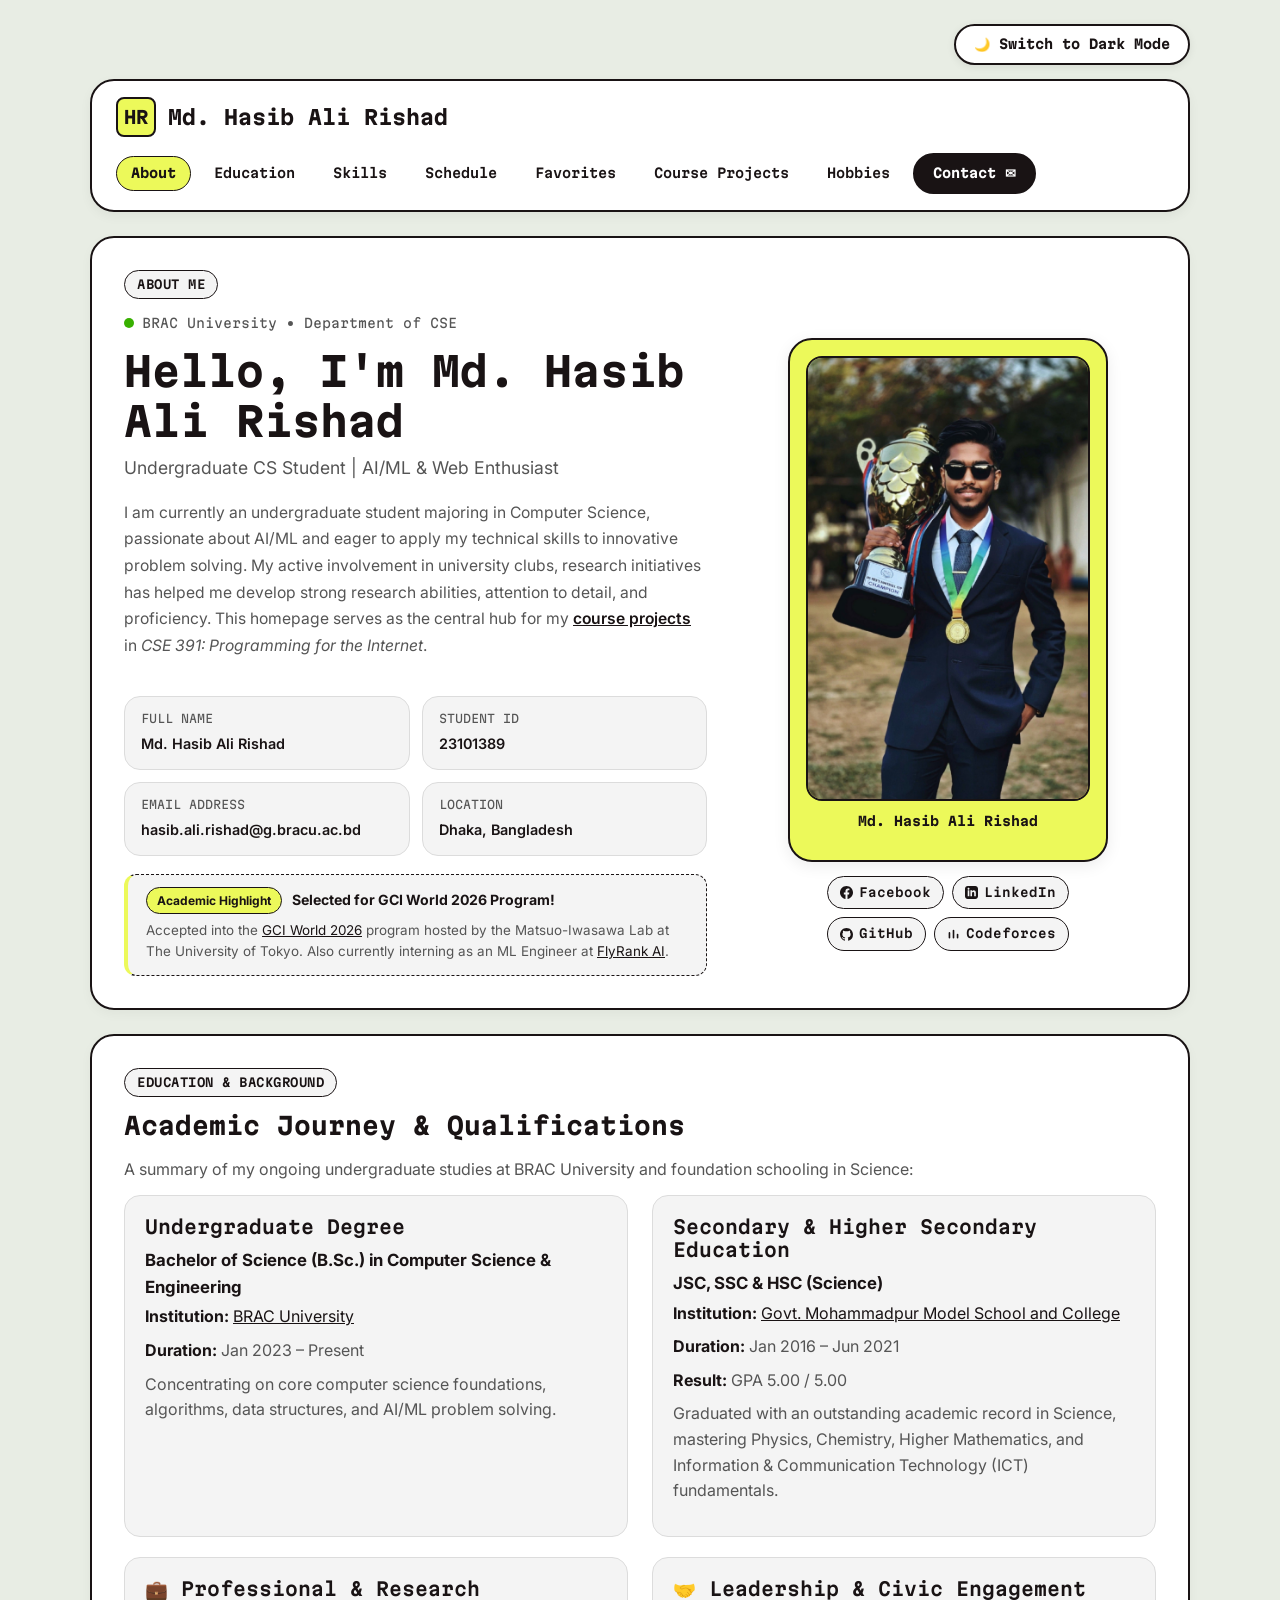
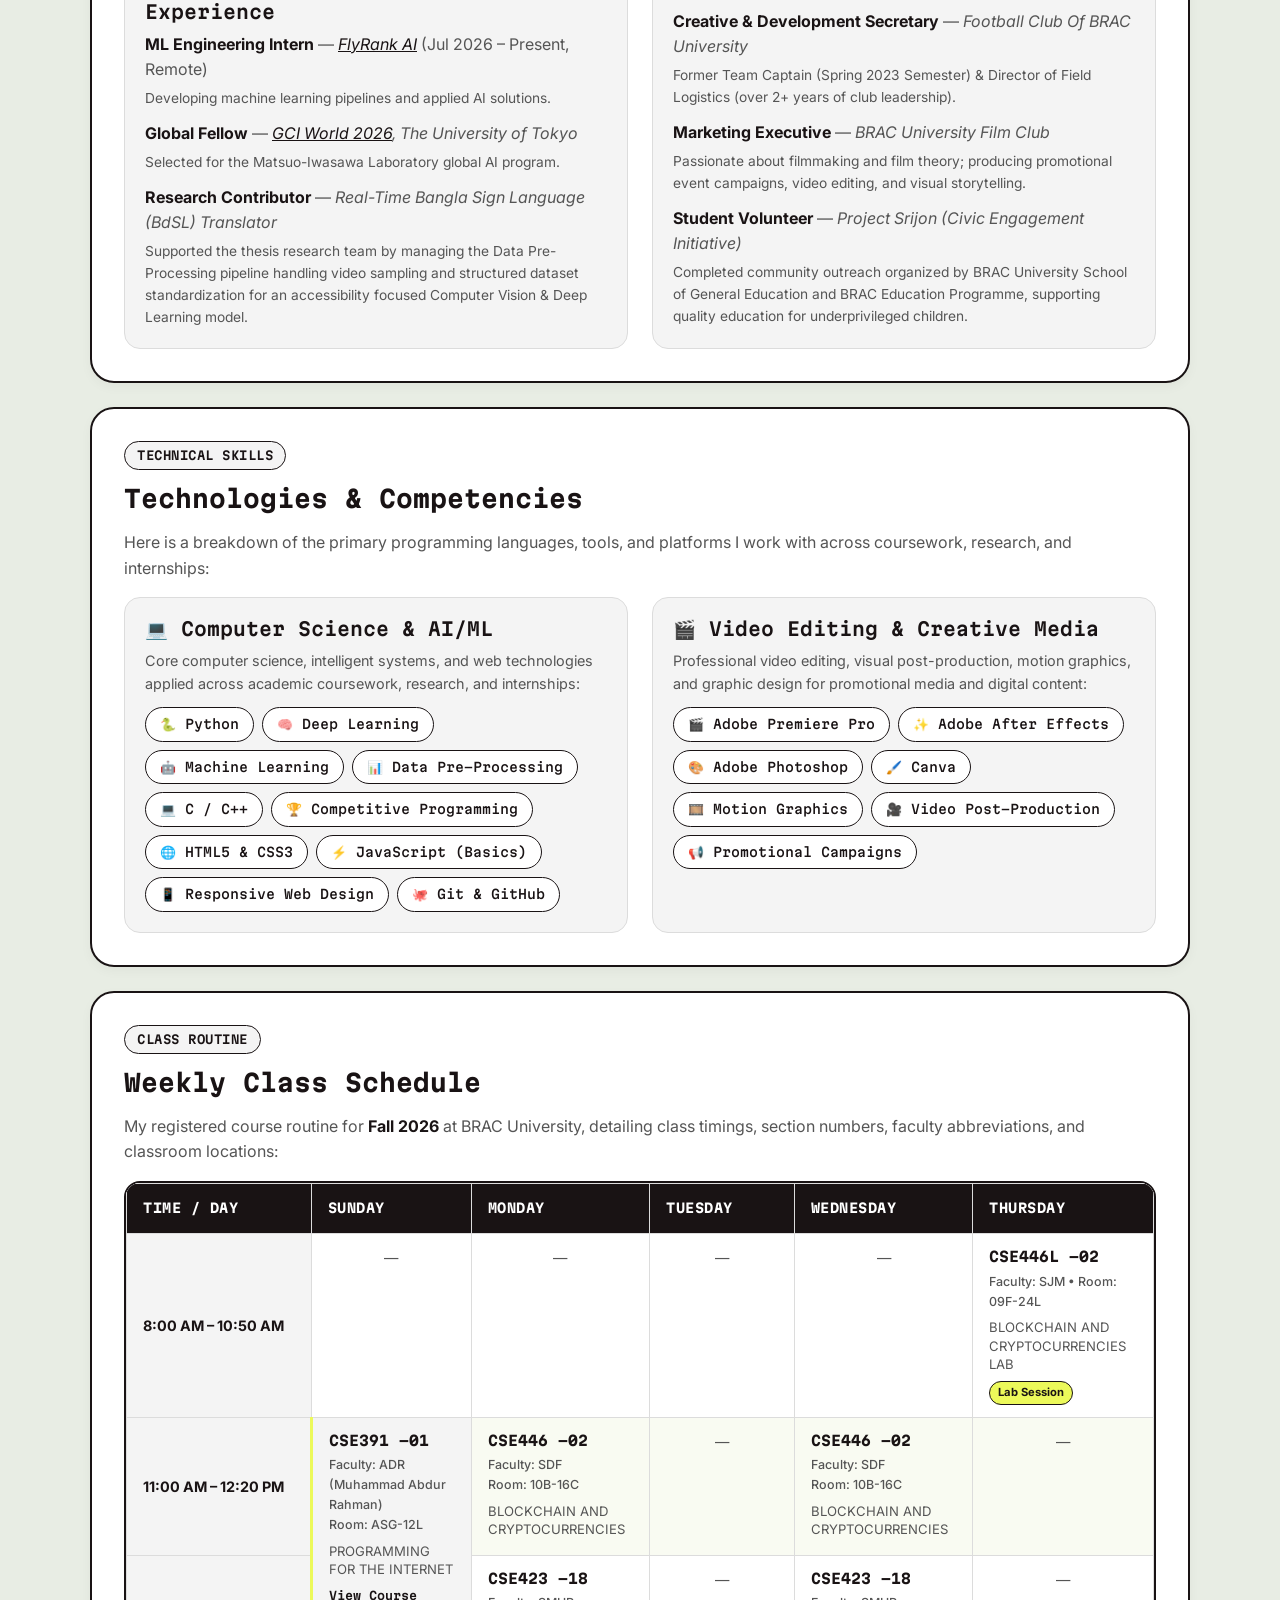
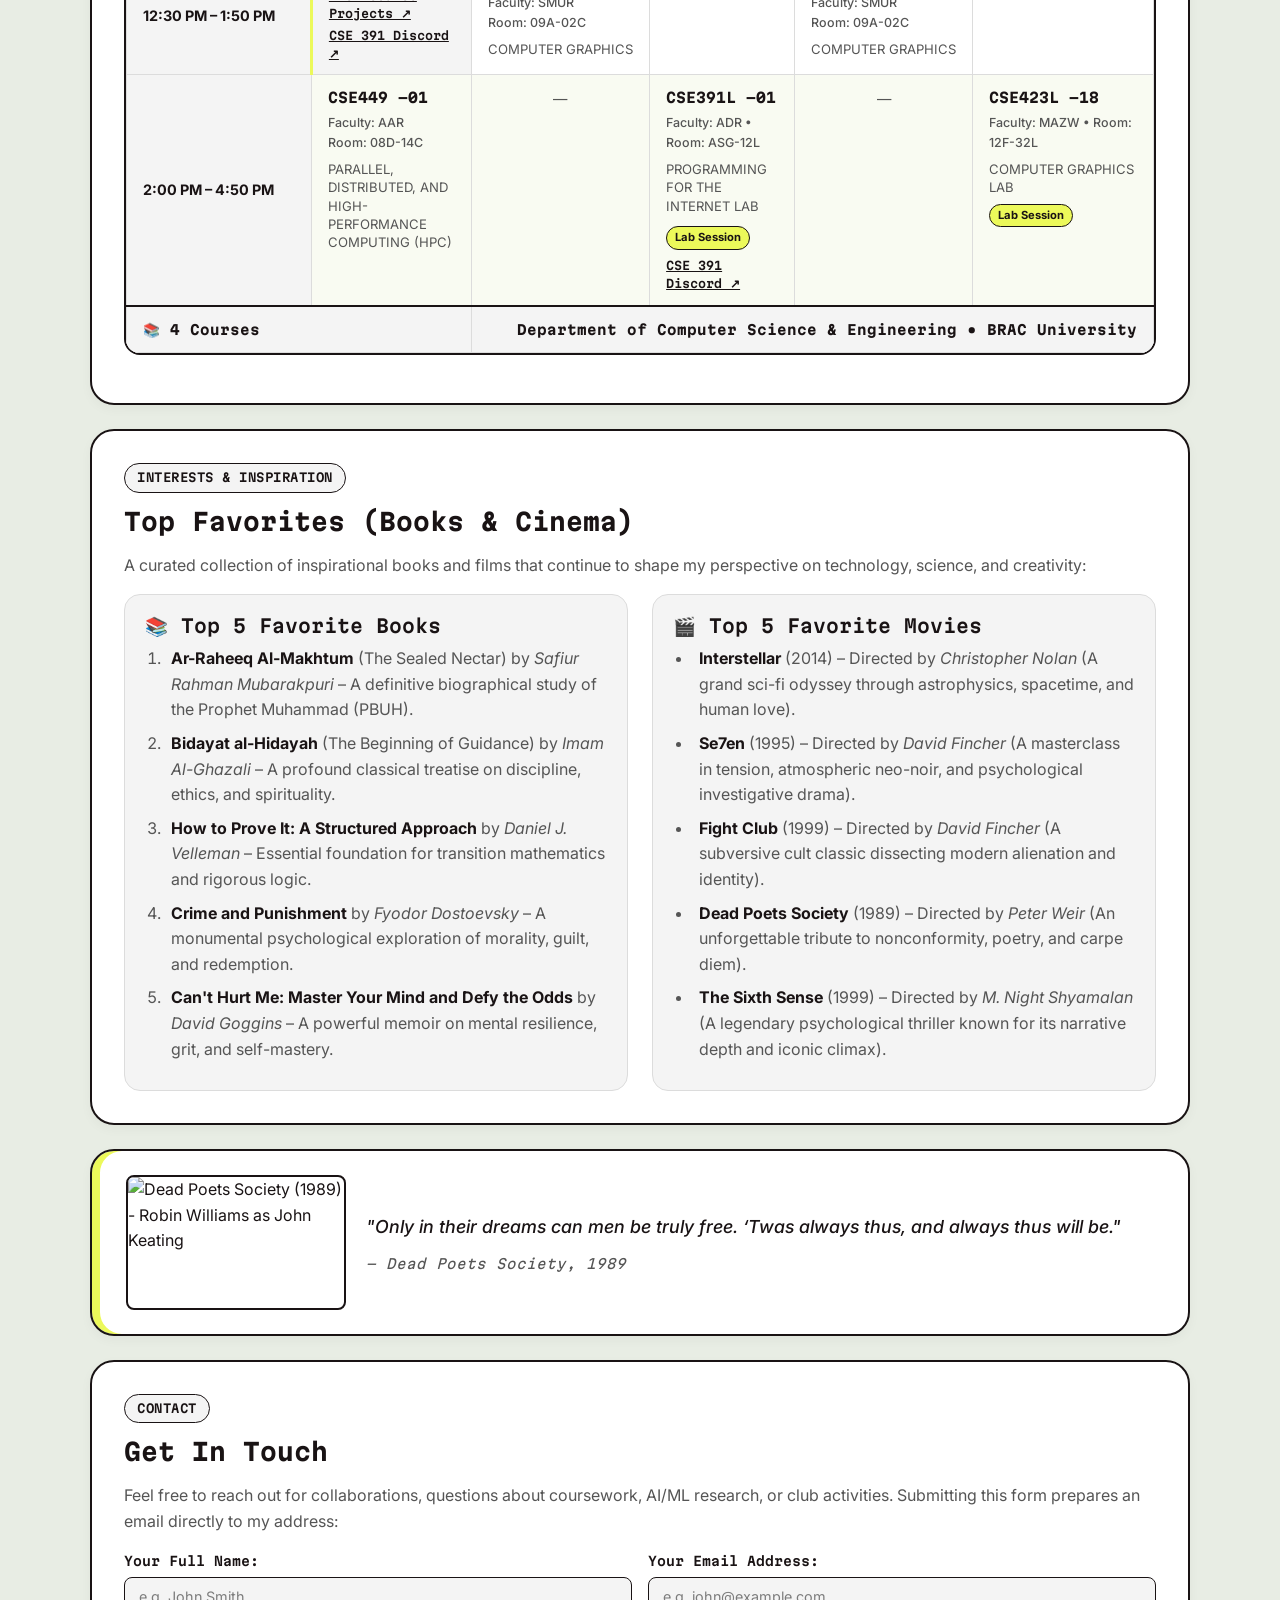
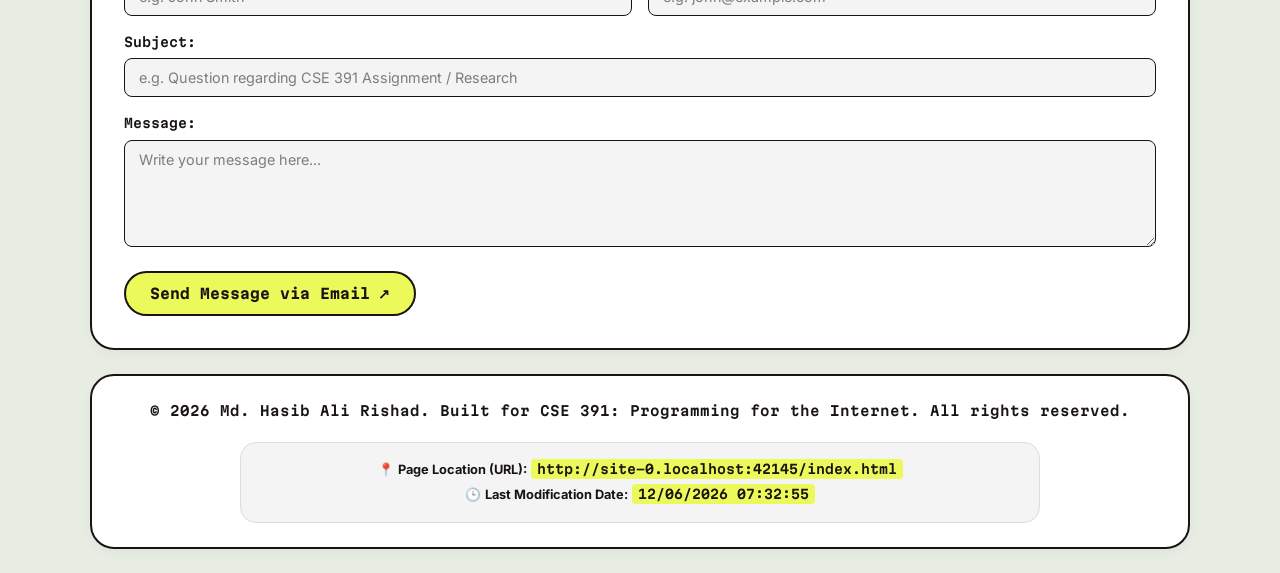
==== index.html @ fd5e8bcb "Initial commit: CSE 391 Assignment 1 Portfolio" ====
<!DOCTYPE html>
<html lang="en">
<head>
    <!-- Part 4: HTML5 Document Structure & Standard Meta Tags -->
    <meta charset="UTF-8">
    <meta name="viewport" content="width=device-width, initial-scale=1.0">
    <meta name="description" content="CSE 391 Assignment 1 - Personal Homepage of Md. Hasib Ali Rishad">
    <meta name="author" content="Md. Hasib Ali Rishad">
    <title>Md. Hasib Ali Rishad | CSE 391 Personal Homepage</title>

    <!-- Favicon (Crisp Vector SVG + High-Res PNG Fallback) -->
    <link rel="icon" type="image/svg+xml" href="images/favicon.svg">
    <link rel="icon" type="image/png" sizes="64x64" href="images/favicon.png">
    <link rel="apple-touch-icon" href="images/favicon-256.png">

    <!-- Part 3, Item 4: External CSS Stylesheet -->
    <link rel="stylesheet" href="style.css">

    <!-- Part 3, Item 4: Internal CSS (used sparingly for minor specific elements) -->
    <style>
        .internal-accent-badge {
            background-color: #ecf95a;
            color: #191314;
            font-weight: 700;
            padding: 3px 10px;
            border-radius: 9999px;
            border: 1px solid #191314;
            font-size: 0.75rem;
            display: inline-block;
        }

        .internal-callout-note {
            background-color: var(--card-subtle);
            border: 1px dashed var(--border-color);
            border-left: 4px solid var(--accent-lime);
            padding: 12px 18px;
            border-radius: 12px;
            margin-top: 18px;
            font-size: 0.88rem;
            color: var(--text-primary);
        }
    </style>
</head>
<body>

    <!-- Bonus Challenge 2: Pure CSS Dark/Light Mode Toggle Checkbox -->
    <input type="checkbox" id="theme-toggle" class="theme-toggle-input" aria-label="Toggle dark and light theme">
    <!-- Immediate theme restoration to prevent flash of light theme on navigation -->
    <script>
        if (localStorage.getItem("site-theme") === "dark") {
            document.getElementById("theme-toggle").checked = true;
        }
    </script>

    <div class="theme-wrapper">
        <div class="page-wrapper">

            <!-- Pure CSS Theme Toggle Button -->
            <div class="theme-toggle-bar">
                <label for="theme-toggle" class="theme-toggle-label" title="Toggle Dark and Light Mode">
                    <span class="toggle-text-dark">🌙 Switch to Dark Mode</span>
                    <span class="toggle-text-light">☀️ Switch to Light Mode</span>
                </label>
            </div>

            <!-- ==================================================================
                 Header & Navigation (Part 1, Item 2 & Part 4)
                 ================================================================== -->
            <header class="site-header">
                <a href="index.html" class="brand-badge" title="Md. Hasib Ali Rishad Homepage">
                    <span class="brand-logo">HR</span>
                    <span class="brand-name">Md. Hasib Ali Rishad</span>
                </a>

                <!-- Part 1, Item 2: Various Types of Navigation (Anchor, Internal, External) -->
                <nav class="site-nav" aria-label="Main Navigation">
                    <a href="#about" class="nav-link active">About</a>
                    <a href="#education" class="nav-link">Education</a>
                    <a href="#skills" class="nav-link">Skills</a>
                    <a href="#schedule" class="nav-link">Schedule</a>
                    <a href="#favorites" class="nav-link">Favorites</a>
                    <a href="projects.html" class="nav-link">Course Projects</a>
                    <a href="hobbies.html" class="nav-link">Hobbies</a>
                    <a href="#contact" class="btn-cta">Contact ✉</a>
                </nav>
            </header>

            <main>
                <!-- ==================================================================
                     Section 1: Personal Info & Hero Section (Part 1, Item 1, 3, 4)
                     ================================================================== -->
                <section id="about" class="content-section">
                    <span class="section-pill">About Me</span>

                    <div class="hero-grid">
                        <div class="hero-text">
                            <div class="hero-status">
                                <span class="status-dot"></span>
                                <span>BRAC University • Department of CSE</span>
                            </div>

                            <!-- Part 1, Item 3: Name prominently displayed at the top -->
                            <h1 class="hero-title">Hello, I'm Md. Hasib Ali Rishad</h1>
                            <p class="hero-subtitle">
                                Undergraduate CS Student | AI/ML &amp; Web Enthusiast
                            </p>

                            <!-- Part 2, Item 4: Hyperlink embedded within a sentence -->
                            <p class="hero-bio">
                                I am currently an undergraduate student majoring in Computer Science,
                                passionate about AI/ML and eager to apply my technical skills to innovative problem solving.
                                My active involvement in university clubs, research initiatives has helped me develop
                                strong research abilities, attention to detail, and proficiency. This homepage serves as the central hub for my <a href="projects.html" style="text-decoration: underline; font-weight: 600;">course projects</a> in <em>CSE 391: Programming for the Internet</em>.
                            </p>

                            <!-- Personal Information Details -->
                            <div class="info-badges-grid">
                                <div class="info-item">
                                    <span class="info-label">Full Name</span>
                                    <span class="info-value">Md. Hasib Ali Rishad</span>
                                </div>
                                <div class="info-item">
                                    <span class="info-label">Student ID</span>
                                    <span class="info-value">23101389</span>
                                </div>
                                <div class="info-item">
                                    <span class="info-label">Email Address</span>
                                    <span class="info-value">hasib.ali.rishad@g.bracu.ac.bd</span>
                                </div>
                                <div class="info-item">
                                    <span class="info-label">Location</span>
                                    <span class="info-value">Dhaka, Bangladesh</span>
                                </div>
                            </div>

                            <!-- Part 3, Item 4: Inline CSS used sparingly for minor element -->
                            <div class="internal-callout-note">
                                <span class="internal-accent-badge">Academic Highlight</span>
                                <strong style="margin-left: 6px; color: var(--text-primary);">
                                    Selected for GCI World 2026 Program!
                                </strong>
                                <p style="margin: 6px 0 0 0; font-size: 0.84rem;">
                                    Accepted into the <a href="https://weblab.t.u-tokyo.ac.jp/en/lecture/gci/" target="_blank" rel="noopener noreferrer">GCI World 2026</a> program hosted by the Matsuo-Iwasawa Lab at The University of Tokyo.
                                    Also currently interning as an ML Engineer at <a href="https://flyrank.ai/" target="_blank" rel="noopener noreferrer">FlyRank AI</a>.
                                </p>
                            </div>
                        </div>

                        <!-- Part 1, Item 3 & Part 3, Item 1: Local Image of Student -->
                        <div class="hero-photo-wrapper">
                            <div class="photo-card">
                                <img src="images/hasib.jpg" alt="Md. Hasib Ali Rishad - Personal Portrait Photo" class="profile-img" width="300" height="472">
                                <p class="photo-caption">Md. Hasib Ali Rishad</p>
                            </div>

                            <!-- Social Profiles as Badges with Icons below Image Container -->
                            <div class="profile-social-links">
                                <a href="https://www.facebook.com/hasib.ali.rishad007/" target="_blank" rel="noopener noreferrer" class="social-pill-link" title="Facebook Profile">
                                    <svg width="13" height="13" viewBox="0 0 24 24" fill="currentColor">
                                        <path d="M24 12.073c0-6.627-5.373-12-12-12s-12 5.373-12 12c0 5.99 4.388 10.954 10.125 11.854v-8.385H7.078v-3.47h3.047V9.43c0-3.007 1.792-4.669 4.533-4.669 1.312 0 2.686.235 2.686.235v2.953H15.83c-1.491 0-1.956.925-1.956 1.874v2.25h3.328l-.532 3.47h-2.796v8.385C19.612 23.027 24 18.062 24 12.073z"/>
                                    </svg>
                                    <span>Facebook</span>
                                </a>

                                <a href="https://www.linkedin.com/in/hasib-ali-rishad/" target="_blank" rel="noopener noreferrer" class="social-pill-link" title="LinkedIn Profile">
                                    <svg width="13" height="13" viewBox="0 0 24 24" fill="currentColor">
                                        <path d="M19 0h-14c-2.761 0-5 2.239-5 5v14c0 2.761 2.239 5 5 5h14c2.762 0 5-2.239 5-5v-14c0-2.761-2.238-5-5-5zm-11 19h-3v-11h3v11zm-1.5-12.268c-.966 0-1.75-.79-1.75-1.764s.784-1.764 1.75-1.764 1.75.79 1.75 1.764-.783 1.764-1.75 1.764zm13.5 12.268h-3v-5.604c0-3.368-4-3.113-4 0v5.604h-3v-11h3v1.765c1.396-2.586 7-2.777 7 2.476v6.759z"/>
                                    </svg>
                                    <span>LinkedIn</span>
                                </a>

                                <a href="https://github.com/HASIB-ALI-RISHAD" target="_blank" rel="noopener noreferrer" class="social-pill-link" title="GitHub Profile">
                                    <svg width="13" height="13" viewBox="0 0 24 24" fill="currentColor">
                                        <path d="M12 0C5.37 0 0 5.37 0 12c0 5.31 3.435 9.795 8.205 11.385.6.105.825-.255.825-.57 0-.285-.015-1.23-.015-2.235-3.015.555-3.795-.735-4.035-1.41-.135-.345-.72-1.41-1.23-1.695-.42-.225-1.02-.78-.015-.795.945-.015 1.62.87 1.845 1.23 1.08 1.815 2.805 1.305 3.495.99.105-.78.42-1.305.765-1.605-2.67-.3-5.46-1.335-5.46-5.925 0-1.305.465-2.385 1.23-3.225-.12-.3-.54-1.53.12-3.18 0 0 1.005-.315 3.3 1.23.96-.27 1.98-.405 3-.405s2.04.135 3 .405c2.295-1.56 3.3-1.23 3.3-1.23.66 1.65.24 2.88.12 3.18.765.84 1.23 1.905 1.23 3.225 0 4.605-2.805 5.625-5.475 5.925.435.375.81 1.095.81 2.22 0 1.605-.015 2.895-.015 3.3 0 .315.225.69.825.57A12.02 12.02 0 0024 12c0-6.63-5.37-12-12-12z"/>
                                    </svg>
                                    <span>GitHub</span>
                                </a>

                                <a href="https://codeforces.com/profile/hasib_ali_rishad" target="_blank" rel="noopener noreferrer" class="social-pill-link" title="Codeforces Profile">
                                    <svg width="13" height="13" viewBox="0 0 24 24" fill="currentColor">
                                        <path d="M4.5 7.5a1.5 1.5 0 0 1 1.5 1.5v9a1.5 1.5 0 0 1-3 0V9a1.5 1.5 0 0 1 1.5-1.5zm7.5-4.5a1.5 1.5 0 0 1 1.5 1.5v13.5a1.5 1.5 0 0 1-3 0V4.5A1.5 1.5 0 0 1 12 3zm7.5 7.5a1.5 1.5 0 0 1 1.5 1.5v6a1.5 1.5 0 0 1-3 0v-6a1.5 1.5 0 0 1 1.5-1.5z"/>
                                    </svg>
                                    <span>Codeforces</span>
                                </a>
                            </div>
                        </div>
                    </div>
                </section>

                <!-- ==================================================================
                     Section 2: Education & Background (Part 1, Item 4)
                     Updated from LinkedIn Profile
                     ================================================================== -->
                <section id="education" class="content-section">
                    <span class="section-pill">Education &amp; Background</span>
                    <h2>Academic Journey &amp; Qualifications</h2>
                    <p>
                        A summary of my ongoing undergraduate studies at BRAC University and foundation schooling in Science:
                    </p>

                    <div class="two-col-grid">
                        <!-- Education Card 1: University -->
                        <div class="feature-card">
                            <h3>Undergraduate Degree</h3>
                            <p style="font-size: 1.05rem; font-weight: 700; color: var(--text-primary); margin-bottom: 4px;">
                                Bachelor of Science (B.Sc.) in Computer Science &amp; Engineering
                            </p>
                            <p style="margin-bottom: 8px;">
                                <strong>Institution:</strong> <a href="https://www.bracu.ac.bd" target="_blank" rel="noopener noreferrer">BRAC University</a>
                            </p>
                            <p style="margin-bottom: 8px;">
                                <strong>Duration:</strong> Jan 2023 – Present
                            </p>
                            <p>
                                Concentrating on core computer science foundations, algorithms, data structures, and AI/ML problem solving.
                            </p>
                        </div>

                        <!-- Education Card 2: High School / College -->
                        <div class="feature-card">
                            <h3>Secondary &amp; Higher Secondary Education</h3>
                            <p style="font-size: 1.05rem; font-weight: 700; color: var(--text-primary); margin-bottom: 4px;">
                                JSC, SSC &amp; HSC (Science)
                            </p>
                            <p style="margin-bottom: 8px;">
                                <strong>Institution:</strong> <a href="https://www.mmsc.edu.bd/" target="_blank" rel="noopener noreferrer">Govt. Mohammadpur Model School and College</a>
                            </p>
                            <p style="margin-bottom: 8px;">
                                <strong>Duration:</strong> Jan 2016 – Jun 2021
                            </p>
                            <p style="margin-bottom: 8px;">
                                <strong>Result:</strong> GPA 5.00 / 5.00
                            </p>
                            <p>
                                Graduated with an outstanding academic record in Science, mastering Physics, Chemistry,
                                Higher Mathematics, and Information &amp; Communication Technology (ICT) fundamentals.
                            </p>
                        </div>
                    </div>

                    <!-- Co-Curricular & Research Experience Highlights -->
                    <div class="two-col-grid" style="margin-top: 20px;">
                        <div class="feature-card">
                            <h3>💼 Professional &amp; Research Experience</h3>
                            <p style="margin-bottom: 4px;">
                                <strong>ML Engineering Intern</strong> — <em><a href="https://flyrank.ai/" target="_blank" rel="noopener noreferrer">FlyRank AI</a></em> (Jul 2026 – Present, Remote)
                            </p>
                            <p style="font-size: 0.86rem; margin-bottom: 12px; color: var(--text-muted);">
                                Developing machine learning pipelines and applied AI solutions.
                            </p>

                            <p style="margin-bottom: 4px;">
                                <strong>Global Fellow</strong> — <em><a href="https://weblab.t.u-tokyo.ac.jp/en/lecture/gci/" target="_blank" rel="noopener noreferrer">GCI World 2026</a>, The University of Tokyo</em>
                            </p>
                            <p style="font-size: 0.86rem; margin-bottom: 12px; color: var(--text-muted);">
                                Selected for the Matsuo-Iwasawa Laboratory global AI program.
                            </p>

                            <p style="margin-bottom: 4px;">
                                <strong>Research Contributor</strong> — <em>Real-Time Bangla Sign Language (BdSL) Translator</em>
                            </p>
                            <p style="font-size: 0.86rem; margin: 0; color: var(--text-muted);">
                                Supported the thesis research team by managing the Data Pre-Processing pipeline handling video sampling and structured dataset standardization for an accessibility focused Computer Vision &amp; Deep Learning model.
                            </p>
                        </div>

                        <div class="feature-card">
                            <h3>🤝 Leadership &amp; Civic Engagement</h3>
                            <p style="margin-bottom: 4px;">
                                <strong>Creative &amp; Development Secretary</strong> — <em>Football Club Of BRAC University</em>
                            </p>
                            <p style="font-size: 0.86rem; margin-bottom: 12px; color: var(--text-muted);">
                                Former Team Captain (Spring 2023 Semester) &amp; Director of Field Logistics (over 2+ years of club leadership).
                            </p>

                            <p style="margin-bottom: 4px;">
                                <strong>Marketing Executive</strong> — <em>BRAC University Film Club</em>
                            </p>
                            <p style="font-size: 0.86rem; margin-bottom: 12px; color: var(--text-muted);">
                                Passionate about filmmaking and film theory; producing promotional event campaigns, video editing, and visual storytelling.
                            </p>

                            <p style="margin-bottom: 4px;">
                                <strong>Student Volunteer</strong> — <em>Project Srijon (Civic Engagement Initiative)</em>
                            </p>
                            <p style="font-size: 0.86rem; margin: 0; color: var(--text-muted);">
                                Completed community outreach organized by BRAC University School of General Education and BRAC Education Programme, supporting quality education for underprivileged children.
                            </p>
                        </div>
                    </div>
                </section>

                <!-- ==================================================================
                     Section 3: Technical Skills (Part 1, Item 4)
                     ================================================================== -->
                <section id="skills" class="content-section">
                    <span class="section-pill">Technical Skills</span>
                    <h2>Technologies &amp; Competencies</h2>
                    <p>
                        Here is a breakdown of the primary programming languages, tools, and platforms I work with across coursework, research, and internships:
                    </p>

                    <div class="two-col-grid" style="margin-top: 16px;">
                        <!-- Container 1: CS & AI/ML Skills -->
                        <div class="feature-card">
                            <h3>💻 Computer Science &amp; AI/ML</h3>
                            <p style="font-size: 0.9rem; margin-bottom: 12px;">
                                Core computer science, intelligent systems, and web technologies applied across academic coursework, research, and internships:
                            </p>
                            <div class="skills-container">
                                <span class="skill-pill">🐍 Python</span>
                                <span class="skill-pill">🧠 Deep Learning</span>
                                <span class="skill-pill">🤖 Machine Learning</span>
                                <span class="skill-pill">📊 Data Pre-Processing</span>
                                <span class="skill-pill">💻 C / C++</span>
                                <span class="skill-pill">🏆 Competitive Programming</span>
                                <span class="skill-pill">🌐 HTML5 &amp; CSS3</span>
                                <span class="skill-pill">⚡ JavaScript (Basics)</span>
                                <span class="skill-pill">📱 Responsive Web Design</span>
                                <span class="skill-pill">🐙 Git &amp; GitHub</span>
                            </div>
                        </div>

                        <!-- Container 2: Video Editing & Creative Media -->
                        <div class="feature-card">
                            <h3>🎬 Video Editing &amp; Creative Media</h3>
                            <p style="font-size: 0.9rem; margin-bottom: 12px;">
                                Professional video editing, visual post-production, motion graphics, and graphic design for promotional media and digital content:
                            </p>
                            <div class="skills-container">
                                <span class="skill-pill">🎬 Adobe Premiere Pro</span>
                                <span class="skill-pill">✨ Adobe After Effects</span>
                                <span class="skill-pill">🎨 Adobe Photoshop</span>
                                <span class="skill-pill">🖌️ Canva</span>
                                <span class="skill-pill">🎞️ Motion Graphics</span>
                                <span class="skill-pill">🎥 Video Post-Production</span>
                                <span class="skill-pill">📢 Promotional Campaigns</span>
                            </div>
                        </div>
                    </div>
                </section>

                <!-- ==================================================================
                     Section 4: Class Schedule & Routine Table (Part 3, Item 2 & 3)
                     Requirements:
                     - Properly structured table (thead, tbody, tfoot, tr, th, td)
                     - Multi-line content in rows (course code, room, faculty, description)
                     - Row merging (rowspan) & Column merging (colspan)
                     - CSS hover effects, striped rows, borders, fully responsive
                     ================================================================== -->
                <section id="schedule" class="content-section">
                    <span class="section-pill">Class Routine</span>
                    <h2>Weekly Class Schedule</h2>
                    <p>
                        My registered course routine for <strong>Fall 2026</strong> at BRAC University, detailing class timings, section numbers, faculty abbreviations, and classroom locations:
                    </p>

                    <!-- Part 3, Item 3: Responsive Table Wrapper -->
                    <div class="table-responsive">
                        <table class="custom-table" aria-label="Md. Hasib Ali Rishad Weekly Class Schedule for Fall 2026">
                            <thead>
                                <tr>
                                    <th scope="col" style="width: 18%;">TIME / DAY</th>
                                    <th scope="col">SUNDAY</th>
                                    <th scope="col">MONDAY</th>
                                    <th scope="col">TUESDAY</th>
                                    <th scope="col">WEDNESDAY</th>
                                    <th scope="col">THURSDAY</th>
                                </tr>
                            </thead>
                            <tbody>
                                <!-- Row 1: 8:00 AM - 10:50 AM -->
                                <tr>
                                    <td style="font-weight: 700; background-color: var(--card-subtle); vertical-align: middle;">
                                        8:00 AM – 10:50 AM
                                    </td>
                                    <td style="text-align: center; color: var(--text-muted);">—</td>
                                    <td style="text-align: center; color: var(--text-muted);">—</td>
                                    <td style="text-align: center; color: var(--text-muted);">—</td>
                                    <td style="text-align: center; color: var(--text-muted);">—</td>
                                    <td>
                                        <div class="schedule-item">
                                            <span class="schedule-code">CSE446L -02</span>
                                            <span class="schedule-meta">Faculty: SJM • Room: 09F-24L</span>
                                            <p class="table-desc">BLOCKCHAIN AND CRYPTOCURRENCIES LAB</p>
                                            <span class="schedule-badge">Lab Session</span>
                                        </div>
                                    </td>
                                </tr>

                                <!-- Row 2: 11:00 AM - 12:20 PM -->
                                <tr>
                                    <td style="font-weight: 700; background-color: var(--card-subtle); vertical-align: middle;">
                                        11:00 AM – 12:20 PM
                                    </td>
                                    <!-- Sunday CSE391 spans both mid-day periods (11:00 AM - 1:50 PM) via rowspan="2" -->
                                    <td rowspan="2" style="vertical-align: middle; border-left: 3px solid var(--accent-lime); background-color: var(--card-subtle);">
                                        <div class="schedule-item">
                                            <span class="schedule-code">CSE391 -01</span>
                                            <span class="schedule-meta" title="Muhammad Abdur Rahman • abdur.rahman@bracu.ac.bd">Faculty: ADR (Muhammad Abdur Rahman) <br> Room: ASG-12L</span>
                                            <p class="table-desc">
                                                PROGRAMMING FOR THE INTERNET
                                            </p>
                                            <div style="display: flex; flex-direction: column; gap: 3px; margin-top: 4px;">
                                                <a href="projects.html" style="font-family: var(--font-heading); font-size: 0.72rem; text-decoration: underline; font-weight: 600; color: var(--link-color);">
                                                    View Course Projects ↗
                                                </a>
                                                <a href="https://discord.com/channels/@me" target="_blank" rel="noopener noreferrer" style="font-family: var(--font-heading); font-size: 0.72rem; text-decoration: underline; font-weight: 600; color: var(--link-color);">
                                                    CSE 391 Discord ↗
                                                </a>
                                            </div>
                                        </div>
                                    </td>
                                    <td>
                                        <div class="schedule-item">
                                            <span class="schedule-code">CSE446 -02</span>
                                            <span class="schedule-meta">Faculty: SDF <br> Room: 10B-16C</span>
                                            <p class="table-desc">BLOCKCHAIN AND CRYPTOCURRENCIES</p>
                                        </div>
                                    </td>
                                    <td style="text-align: center; color: var(--text-muted);">—</td>
                                    <td>
                                        <div class="schedule-item">
                                            <span class="schedule-code">CSE446 -02</span>
                                            <span class="schedule-meta">Faculty: SDF <br> Room: 10B-16C</span>
                                            <p class="table-desc">BLOCKCHAIN AND CRYPTOCURRENCIES</p>
                                        </div>
                                    </td>
                                    <td style="text-align: center; color: var(--text-muted);">—</td>
                                </tr>

                                <!-- Row 3: 12:30 PM - 1:50 PM -->
                                <tr>
                                    <td style="font-weight: 700; background-color: var(--card-subtle); vertical-align: middle;">
                                        12:30 PM – 1:50 PM
                                    </td>
                                    <!-- Sunday slot is spanned by the 11:00-1:50 CSE391 cell above -->
                                    <td>
                                        <div class="schedule-item">
                                            <span class="schedule-code">CSE423 -18</span>
                                            <span class="schedule-meta">Faculty: SMUR <br> Room: 09A-02C</span>
                                            <p class="table-desc">COMPUTER GRAPHICS</p>
                                        </div>
                                    </td>
                                    <td style="text-align: center; color: var(--text-muted);">—</td>
                                    <td>
                                        <div class="schedule-item">
                                            <span class="schedule-code">CSE423 -18</span>
                                            <span class="schedule-meta">Faculty: SMUR <br> Room: 09A-02C</span>
                                            <p class="table-desc">COMPUTER GRAPHICS</p>
                                        </div>
                                    </td>
                                    <td style="text-align: center; color: var(--text-muted);">—</td>
                                </tr>
                                <!-- Row 4: 2:00 PM - 4:50 PM -->
                                <tr>
                                    <td style="font-weight: 700; background-color: var(--card-subtle); vertical-align: middle;">
                                        2:00 PM – 4:50 PM
                                    </td>
                                    <td>
                                        <div class="schedule-item">
                                            <span class="schedule-code">CSE449 -01</span>
                                            <span class="schedule-meta">Faculty: AAR <br> Room: 08D-14C</span>
                                            <p class="table-desc">PARALLEL, DISTRIBUTED, AND HIGH-PERFORMANCE COMPUTING (HPC)</p>
                                        </div>
                                    </td>
                                    <td style="text-align: center; color: var(--text-muted);">—</td>
                                    <td>
                                        <div class="schedule-item">
                                            <span class="schedule-code">CSE391L -01</span>
                                            <span class="schedule-meta">Faculty: ADR • Room: ASG-12L</span>
                                            <p class="table-desc">PROGRAMMING FOR THE INTERNET LAB</p>
                                            <div style="display: flex; gap: 6px; flex-wrap: wrap; align-items: center; margin-top: 4px;">
                                                <span class="schedule-badge">Lab Session</span>
                                                <a href="https://discord.com/channels/@me" target="_blank" rel="noopener noreferrer" style="font-family: var(--font-heading); font-size: 0.72rem; text-decoration: underline; font-weight: 600;">
                                                    CSE 391 Discord ↗
                                                </a>
                                            </div>
                                        </div>
                                    </td>
                                    <td style="text-align: center; color: var(--text-muted);">—</td>
                                    <td>
                                        <div class="schedule-item">
                                            <span class="schedule-code">CSE423L -18</span>
                                            <span class="schedule-meta">Faculty: MAZW • Room: 12F-32L</span>
                                            <p class="table-desc">COMPUTER GRAPHICS LAB</p>
                                            <span class="schedule-badge">Lab Session</span>
                                        </div>
                                    </td>
                                </tr>
                            </tbody>
                            <tfoot>
                                <!-- Colspan demonstration in table footer -->
                                <tr>
                                    <td colspan="2" style="font-weight: 700;">
                                        📚 4 Courses
                                    </td>
                                    <td colspan="4" style="text-align: right; padding-right: 16px;">
                                        <strong>Department of Computer Science &amp; Engineering • BRAC University</strong>
                                    </td>
                                </tr>
                            </tfoot>
                        </table>
                    </div>
                </section>

                <!-- ==================================================================
                     Section 5: Lists & Favorites (Part 2, Item 3)
                     Requirements:
                     - At least one list (e.g. top favorite movies, books, or albums)
                     - Text formatting: bold, italics, color variations
                     ================================================================== -->
                <section id="favorites" class="content-section">
                    <span class="section-pill">Interests &amp; Inspiration</span>
                    <h2>Top Favorites (Books &amp; Cinema)</h2>
                    <p>
                        A curated collection of inspirational books and films that continue to shape my perspective on technology, science, and creativity:
                    </p>

                    <div class="two-col-grid" style="margin-top: 16px;">
                        <!-- List 1: Favorite Books (Ordered List) -->
                        <div class="feature-card">
                            <h3>📚 Top 5 Favorite Books</h3>
                            <ol class="styled-list">
                                <li>
                                    <strong>Ar-Raheeq Al-Makhtum</strong> (The Sealed Nectar) by <em>Safiur Rahman Mubarakpuri</em> – A definitive biographical study of the Prophet Muhammad (PBUH).
                                </li>
                                <li>
                                    <strong>Bidayat al-Hidayah</strong> (The Beginning of Guidance) by <em>Imam Al-Ghazali</em> – A profound classical treatise on discipline, ethics, and spirituality.
                                </li>
                                <li>
                                    <strong>How to Prove It: A Structured Approach</strong> by <em>Daniel J. Velleman</em> – Essential foundation for transition mathematics and rigorous logic.
                                </li>
                                <li>
                                    <strong>Crime and Punishment</strong> by <em>Fyodor Dostoevsky</em> – A monumental psychological exploration of morality, guilt, and redemption.
                                </li>
                                <li>
                                    <strong>Can't Hurt Me: Master Your Mind and Defy the Odds</strong> by <em>David Goggins</em> – A powerful memoir on mental resilience, grit, and self-mastery.
                                </li>
                            </ol>
                        </div>

                        <!-- List 2: Favorite Movies (Unordered List) -->
                        <div class="feature-card">
                            <h3>🎬 Top 5 Favorite Movies</h3>
                            <ul class="styled-list">
                                <li>
                                    <strong>Interstellar</strong> (2014) – Directed by <em>Christopher Nolan</em> (A grand sci-fi odyssey through astrophysics, spacetime, and human love).
                                </li>
                                <li>
                                    <strong>Se7en</strong> (1995) – Directed by <em>David Fincher</em> (A masterclass in tension, atmospheric neo-noir, and psychological investigative drama).
                                </li>
                                <li>
                                    <strong>Fight Club</strong> (1999) – Directed by <em>David Fincher</em> (A subversive cult classic dissecting modern alienation and identity).
                                </li>
                                <li>
                                    <strong>Dead Poets Society</strong> (1989) – Directed by <em>Peter Weir</em> (An unforgettable tribute to nonconformity, poetry, and carpe diem).
                                </li>
                                <li>
                                    <strong>The Sixth Sense</strong> (1999) – Directed by <em>M. Night Shyamalan</em> (A legendary psychological thriller known for its narrative depth and iconic climax).
                                </li>
                            </ul>
                        </div>
                    </div>
                </section>

                <!-- Part 2, Item 2 & Part 3, Item 1: Favorite Quote with External Web Image -->
                <div class="quote-container">
                    <div class="quote-card-inner">
                        <img src="https://i.guim.co.uk/img/media/8d9e6ba5e54fa16afc7ee6ebed8c6ba546a42131/0_6_1724_1035/master/1724.jpg?width=620&amp;dpr=1&amp;s=none&amp;crop=none" 
                             alt="Dead Poets Society (1989) - Robin Williams as John Keating" 
                             class="quote-image" 
                             loading="lazy">
                        <div class="quote-content">
                            <blockquote class="quote-text">
                                "Only in their dreams can men be truly free. ‘Twas always thus, and always thus will be."
                            </blockquote>
                            <cite class="quote-author">— <em>Dead Poets Society, 1989</em></cite>
                        </div>
                    </div>
                </div>

                <!-- ==================================================================
                     Bonus Challenge 1: Email Contact Form (Extra Credit)
                     Sends an email directly via mailto: on submit
                     ================================================================== -->
                <section id="contact" class="content-section">
                    <span class="section-pill">Contact</span>
                    <h2>Get In Touch</h2>
                    <p>
                        Feel free to reach out for collaborations, questions about coursework, AI/ML research, or club activities.
                        Submitting this form prepares an email directly to my address:
                    </p>

                    <form action="mailto:hasib.ali.rishad@g.bracu.ac.bd" method="post" enctype="text/plain" class="contact-form">
                        <div class="form-group">
                            <label for="contact-name">Your Full Name:</label>
                            <input type="text" id="contact-name" name="name" class="form-control" placeholder="e.g. John Smith" required>
                        </div>

                        <div class="form-group">
                            <label for="contact-email">Your Email Address:</label>
                            <input type="email" id="contact-email" name="email" class="form-control" placeholder="e.g. john@example.com" required>
                        </div>

                        <div class="form-group form-full">
                            <label for="contact-subject">Subject:</label>
                            <input type="text" id="contact-subject" name="subject" class="form-control" placeholder="e.g. Question regarding CSE 391 Assignment / Research" required>
                        </div>

                        <div class="form-group form-full">
                            <label for="contact-message">Message:</label>
                            <textarea id="contact-message" name="message" rows="5" class="form-control" placeholder="Write your message here..." required></textarea>
                        </div>

                        <div class="form-full" style="display: flex; justify-content: flex-start; margin-top: 8px;">
                            <button type="submit" class="btn-submit">
                                <span>Send Message via Email</span>
                                <span>↗</span>
                            </button>
                        </div>
                    </form>
                </section>
            </main>

            <!-- ==================================================================
                 Footer (Part 3, Item 5 & Part 4: Copyright, Location, Last Modified)
                 ================================================================== -->
            <footer class="site-footer">
                <p class="footer-credits">
                    &copy; 2026 Md. Hasib Ali Rishad. Built for CSE 391: Programming for the Internet. All rights reserved.
                </p>

                <!-- Part 3, Item 5: Page Location & Last Modification Date populated by JavaScript -->
                <div class="footer-meta-box">
                    <p class="footer-meta-item">
                        📍 <strong>Page Location (URL):</strong> <code id="page-location">Loading location...</code>
                    </p>
                    <p class="footer-meta-item">
                        🕒 <strong>Last Modification Date:</strong> <code id="last-modified">Loading date...</code>
                    </p>
                </div>
            </footer>

        </div><!-- /.page-wrapper -->
    </div><!-- /.theme-wrapper -->

    <!-- Part 3, Item 5: Minimal Vanilla JavaScript to display URL & Modification date -->
    <script src="script.js"></script>
</body>
</html>
---- style.css ----
/* ==========================================================================
   CSE 391: Assignment 1 - Personal Web Page Stylesheet (100% Vanilla CSS)
   Theme: ZenCrypto Inspired (Clean Minimalist, Lime Accent & Dark Contrast)
   Includes:
   - Bonus 2: Pure CSS Dark/Light Mode Toggle (using #theme-toggle:checked)
   - Bonus 3: Pure CSS @keyframes Animations
   ========================================================================== */

/* Google Fonts Import: Martian Mono (Headings/Monospace) & Inter (Body) */
@import url('https://fonts.googleapis.com/css2?family=Martian+Mono:wght@400;500;600;700&family=Inter:wght@400;500;600&display=swap');

/* --------------------------------------------------------------------------
   1. CSS Variables - Light Mode (Default)
   -------------------------------------------------------------------------- */
:root {
    --bg-page: #e8ede4;             /* Soft light sage background */
    --card-bg: #ffffff;             /* Crisp white card background */
    --card-subtle: #f4f4f4;         /* Subtle gray for inner boxes */
    --card-hover: #ffffff;          /* Hover background for inner cards */
    --text-primary: #191314;        /* Dark charcoal near-black text */
    --text-muted: #555555;          /* Muted body text */
    --accent-lime: #ecf95a;         /* Vibrant ZenCrypto lime yellow */
    --link-color: #191314;          /* Standard hyperlink color */
    --link-hover: #4a5d00;          /* Hyperlink hover color */
    --border-color: #191314;        /* Solid distinct borders */
    --border-subtle: #dcdcdc;       /* Light border for inner elements */
    --table-head-bg: #191314;       /* Table header background */
    --table-head-text: #ffffff;     /* Table header text */
    --table-stripe: #f9fbf2;        /* Subtle table row stripe */
    --table-hover: #f1f7d6;         /* Highlight on table row hover */
    --btn-bg: #191314;              /* Primary CTA button background */
    --btn-text: #ffffff;            /* Primary CTA button text */
    --photo-card-bg: #ecf95a;       /* Profile photo frame background */
    --photo-caption: #191314;       /* Profile photo caption text */
    --radius-sm: 8px;
    --radius-md: 16px;
    --radius-lg: 24px;
    --radius-pill: 9999px;
    --font-heading: 'Martian Mono', monospace, sans-serif;
    --font-body: 'Inter', -apple-system, BlinkMacSystemFont, 'Segoe UI', Roboto, sans-serif;
    --transition: all 0.25s ease;
}

/* --------------------------------------------------------------------------
   2. Bonus 2: Pure CSS Dark Mode Variables (Black + Neon Lime Combo)
   Activated when the hidden checkbox #theme-toggle is checked
   -------------------------------------------------------------------------- */
#theme-toggle:checked ~ .theme-wrapper {
    --bg-page: #0f110c;             /* Deep black-green background */
    --card-bg: #181b14;             /* Dark charcoal card background */
    --card-subtle: #22271c;         /* Elevated dark inner box background */
    --card-hover: #2a3023;          /* Hover background for inner cards */
    --text-primary: #f4f6f0;        /* Crisp off-white text (never invisible) */
    --text-muted: #b8c2ad;          /* Soft light sage-gray muted text */
    --accent-lime: #ecf95a;         /* Vibrant ZenCrypto lime accent */
    --link-color: #ecf95a;          /* Bright lime links in dark mode */
    --link-hover: #ffffff;          /* White underline on link hover */
    --border-color: #ecf95a;        /* Neon lime borders in dark mode */
    --border-subtle: #363e2d;       /* Subtle dark olive border */
    --table-head-bg: #252b1e;       /* Dark header for table */
    --table-head-text: #ecf95a;     /* Lime text in table header */
    --table-stripe: #1d2118;        /* Dark alternating table row */
    --table-hover: #2c3324;         /* Table row hover in dark mode */
    --btn-bg: #ecf95a;              /* Lime CTA button in dark mode */
    --btn-text: #191314;            /* Dark text on lime CTA button */
    --photo-card-bg: #22271c;       /* Dark frame for profile photo */
    --photo-caption: #ecf95a;       /* Lime caption text in dark mode */
}

/* --------------------------------------------------------------------------
   3. Bonus 3: Pure CSS Animations (@keyframes)
   -------------------------------------------------------------------------- */
@keyframes fadeInUp {
    from {
        opacity: 0;
        transform: translateY(16px);
    }
    to {
        opacity: 1;
        transform: translateY(0);
    }
}

@keyframes pulseDot {
    0% {
        transform: scale(0.95);
        box-shadow: 0 0 0 0 rgba(56, 176, 0, 0.7);
    }
    70% {
        transform: scale(1.1);
        box-shadow: 0 0 0 8px rgba(56, 176, 0, 0);
    }
    100% {
        transform: scale(0.95);
        box-shadow: 0 0 0 0 rgba(56, 176, 0, 0);
    }
}

@keyframes floatCard {
    0%, 100% {
        transform: translateY(0px);
    }
    50% {
        transform: translateY(-6px);
    }
}

/* --------------------------------------------------------------------------
   4. Base & Reset Styles
   -------------------------------------------------------------------------- */
* {
    box-sizing: border-box;
    margin: 0;
    padding: 0;
}

html {
    scroll-behavior: smooth;
}

body {
    font-family: var(--font-body);
    line-height: 1.6;
    background-color: var(--bg-page);
    color: var(--text-primary);
}

/* Full-viewport theme wrapper so CSS variables & background apply everywhere */
.theme-wrapper {
    min-height: 100vh;
    width: 100%;
    background-color: var(--bg-page);
    color: var(--text-primary);
    padding: 24px 16px;
    transition: background-color 0.3s ease, color 0.3s ease;
}

/* Page wrapper to center content */
.page-wrapper {
    max-width: 1100px;
    margin: 0 auto;
    color: var(--text-primary);
}

/* Headings */
h1, h2, h3, h4 {
    font-family: var(--font-heading);
    color: var(--text-primary);
    line-height: 1.25;
}

h1 {
    font-size: 2.25rem;
    font-weight: 700;
    margin-bottom: 8px;
}

h2 {
    font-size: 1.5rem;
    font-weight: 700;
    margin-bottom: 16px;
    display: flex;
    align-items: center;
    gap: 12px;
}

h3 {
    font-size: 1.15rem;
    font-weight: 600;
    margin-bottom: 8px;
}

p {
    margin-bottom: 12px;
    color: var(--text-muted);
}

strong, b {
    color: var(--text-primary);
}

a {
    color: var(--link-color);
    text-decoration: underline;
    transition: var(--transition);
}

a:hover {
    color: var(--link-hover);
}

/* --------------------------------------------------------------------------
   5. Bonus 2: Pure CSS Dark/Light Mode Toggle Switch
   -------------------------------------------------------------------------- */
.theme-toggle-input {
    display: none;
}

.theme-toggle-bar {
    display: flex;
    justify-content: flex-end;
    margin-bottom: 14px;
}

.theme-toggle-label {
    display: inline-flex;
    align-items: center;
    gap: 8px;
    background-color: var(--card-bg);
    color: var(--text-primary);
    border: 2px solid var(--border-color);
    padding: 8px 18px;
    border-radius: var(--radius-pill);
    font-family: var(--font-heading);
    font-size: 0.82rem;
    font-weight: 700;
    cursor: pointer;
    user-select: none;
    transition: var(--transition);
    box-shadow: 0 2px 8px rgba(0, 0, 0, 0.08);
}

.theme-toggle-label:hover {
    background-color: var(--accent-lime);
    color: #191314;
    border-color: #191314;
    transform: translateY(-2px);
}

/* Show appropriate label text depending on current mode */
.toggle-text-dark {
    display: inline;
}

.toggle-text-light {
    display: none;
}

#theme-toggle:checked ~ .theme-wrapper .toggle-text-dark {
    display: none;
}

#theme-toggle:checked ~ .theme-wrapper .toggle-text-light {
    display: inline;
}

/* --------------------------------------------------------------------------
   6. Header & Navigation (Part 1, Item 2)
   -------------------------------------------------------------------------- */
.site-header {
    background-color: var(--card-bg);
    border: 2px solid var(--border-color);
    border-radius: var(--radius-lg);
    padding: 16px 24px;
    margin-bottom: 24px;
    display: flex;
    flex-wrap: wrap;
    justify-content: space-between;
    align-items: center;
    gap: 16px;
    box-shadow: 0 4px 12px rgba(0, 0, 0, 0.05);
    transition: var(--transition);
}

.brand-badge {
    display: flex;
    align-items: center;
    gap: 12px;
    text-decoration: none;
}

.brand-logo {
    display: inline-flex;
    align-items: center;
    justify-content: center;
    width: 40px;
    height: 40px;
    background-color: var(--accent-lime);
    color: #191314; /* Always dark text on bright lime square */
    border: 2px solid var(--border-color);
    border-radius: var(--radius-sm);
    font-family: var(--font-heading);
    font-weight: 700;
    font-size: 1.1rem;
}

.brand-name {
    font-family: var(--font-heading);
    font-size: 1.25rem;
    font-weight: 700;
    color: var(--text-primary);
}

/* Navigation Links */
.site-nav {
    display: flex;
    flex-wrap: wrap;
    align-items: center;
    gap: 8px;
}

.nav-link {
    font-family: var(--font-heading);
    font-size: 0.82rem;
    font-weight: 600;
    text-decoration: none;
    color: var(--text-primary);
    padding: 6px 14px;
    border-radius: var(--radius-pill);
    border: 1px solid transparent;
    transition: var(--transition);
}

.nav-link:hover {
    background-color: var(--accent-lime);
    color: #191314;
    border-color: #191314;
}

.nav-link-outlined {
    border: 1px solid var(--border-color);
}

.nav-link.active {
    background-color: var(--accent-lime);
    color: #191314;
    border-color: var(--border-color);
    font-weight: 700;
}

/* Breadcrumb Trail Navigation (Subpages) */
.breadcrumb-nav {
    margin-bottom: 20px;
}

.breadcrumb-list {
    display: inline-flex;
    flex-wrap: wrap;
    align-items: center;
    gap: 8px;
    list-style: none;
    padding: 6px 14px;
    margin: 0;
    font-family: var(--font-heading);
    font-size: 0.8rem;
    background-color: var(--card-subtle);
    border: 1px solid var(--border-subtle);
    border-radius: var(--radius-pill);
}

.breadcrumb-item {
    display: inline-flex;
    align-items: center;
}

.breadcrumb-item a {
    color: var(--text-muted);
    text-decoration: none;
    transition: var(--transition);
}

.breadcrumb-item a:hover {
    color: var(--text-primary);
    text-decoration: underline;
}

.breadcrumb-separator {
    color: var(--text-muted);
    user-select: none;
    opacity: 0.5;
}

.breadcrumb-item.active {
    color: var(--text-primary);
    font-weight: 700;
}

/* Primary Call to Action Button ("Contact Me") */
.btn-cta {
    background-color: var(--btn-bg);
    color: var(--btn-text);
    border: 2px solid var(--border-color);
    font-family: var(--font-heading);
    font-size: 0.82rem;
    font-weight: 700;
    padding: 8px 18px;
    border-radius: var(--radius-pill);
    text-decoration: none;
    display: inline-flex;
    align-items: center;
    gap: 6px;
    transition: var(--transition);
}

.btn-cta:hover {
    background-color: var(--accent-lime);
    color: #191314;
    border-color: var(--accent-lime);
    transform: translateY(-2px);
}

/* --------------------------------------------------------------------------
   7. Sections & Card Containers (Part 1, Item 1 & 4)
   -------------------------------------------------------------------------- */
.content-section {
    background-color: var(--card-bg);
    border: 2px solid var(--border-color);
    border-radius: var(--radius-lg);
    padding: 32px;
    margin-bottom: 24px;
    box-shadow: 0 4px 12px rgba(0, 0, 0, 0.04);
    animation: fadeInUp 0.6s ease-out both;
    transition: background-color 0.3s ease, border-color 0.3s ease;
}

/* Section Tag Pill */
.section-pill {
    display: inline-block;
    background-color: var(--card-subtle);
    border: 1px solid var(--border-color);
    padding: 4px 12px;
    border-radius: var(--radius-pill);
    font-family: var(--font-heading);
    font-size: 0.75rem;
    font-weight: 600;
    text-transform: uppercase;
    letter-spacing: 0.5px;
    margin-bottom: 14px;
    color: var(--text-primary);
}

/* --------------------------------------------------------------------------
   8. Hero & Personal Info (Part 1, Item 1 & 3)
   -------------------------------------------------------------------------- */
.hero-grid {
    display: grid;
    grid-template-columns: 1.4fr 1fr;
    gap: 32px;
    align-items: center;
}

.hero-text {
    display: flex;
    flex-direction: column;
}

.hero-status {
    display: inline-flex;
    align-items: center;
    gap: 8px;
    font-family: var(--font-heading);
    font-size: 0.8rem;
    margin-bottom: 12px;
    color: var(--text-muted);
}

/* Animated pulsing green indicator dot (Bonus 3) */
.status-dot {
    width: 10px;
    height: 10px;
    background-color: #38b000;
    border-radius: 50%;
    display: inline-block;
    animation: pulseDot 1.8s infinite;
}

.hero-title {
    font-size: 2.5rem;
    font-weight: 700;
    margin-bottom: 8px;
    color: var(--text-primary);
}

.hero-subtitle {
    font-size: 1.1rem;
    color: var(--text-muted);
    margin-bottom: 18px;
}

.hero-bio {
    font-size: 0.98rem;
    line-height: 1.7;
    margin-bottom: 20px;
    color: var(--text-muted);
}

/* Profile Photo Container (Part 1, Item 3 & Part 3, Item 1) */
.hero-photo-wrapper {
    display: flex;
    flex-direction: column;
    justify-content: center;
    align-items: center;
}

.photo-card {
    background-color: var(--photo-card-bg);
    border: 2px solid var(--border-color);
    border-radius: var(--radius-lg);
    padding: 16px;
    text-align: center;
    max-width: 320px;
    width: 100%;
    animation: floatCard 4s ease-in-out infinite;
    transition: var(--transition);
    box-shadow: 0 4px 16px rgba(0, 0, 0, 0.08);
}

.photo-card:hover {
    transform: translateY(-4px);
}

.profile-social-links {
    display: flex;
    flex-wrap: wrap;
    gap: 8px;
    justify-content: center;
    margin-top: 14px;
    max-width: 320px;
    width: 100%;
}

.social-pill-link {
    display: inline-flex;
    align-items: center;
    gap: 6px;
    background-color: var(--card-subtle);
    border: 1px solid var(--border-color);
    padding: 6px 12px;
    border-radius: var(--radius-pill);
    font-family: var(--font-heading);
    font-size: 0.76rem;
    font-weight: 600;
    color: var(--text-primary);
    text-decoration: none;
    transition: var(--transition);
}

.social-pill-link:hover {
    background-color: var(--accent-lime);
    color: #191314;
    border-color: #191314;
    transform: translateY(-2px);
    box-shadow: 0 4px 10px rgba(0, 0, 0, 0.1);
}

.profile-img {
    width: 100%;
    height: auto;
    object-fit: contain;
    border-radius: var(--radius-md);
    border: 2px solid var(--border-color);
    display: block;
    background-color: transparent;
}

.photo-caption {
    margin-top: 10px;
    font-family: var(--font-heading);
    font-size: 0.8rem;
    font-weight: 700;
    color: var(--photo-caption);
}

/* Personal Quick Info Badges */
.info-badges-grid {
    display: grid;
    grid-template-columns: repeat(auto-fit, minmax(200px, 1fr));
    gap: 12px;
    margin-top: 16px;
}

.info-item {
    background-color: var(--card-subtle);
    border: 1px solid var(--border-subtle);
    border-radius: var(--radius-md);
    padding: 12px 16px;
    transition: var(--transition);
}

.info-item:hover {
    border-color: var(--border-color);
}

.info-label {
    font-family: var(--font-heading);
    font-size: 0.72rem;
    text-transform: uppercase;
    color: var(--text-muted);
    display: block;
    margin-bottom: 4px;
}

.info-value {
    font-size: 0.9rem;
    font-weight: 600;
    color: var(--text-primary);
}

/* --------------------------------------------------------------------------
   9. Quote Box (Part 2, Item 2)
   -------------------------------------------------------------------------- */
.quote-container {
    background-color: var(--card-bg);
    border: 2px solid var(--border-color);
    border-radius: var(--radius-lg);
    padding: 24px 28px 24px 34px;
    margin-bottom: 24px;
    box-shadow: inset 8px 0 0 var(--accent-lime), 0 4px 12px rgba(0, 0, 0, 0.04);
    animation: fadeInUp 0.6s ease-out both;
    transition: background-color 0.3s ease, border-color 0.3s ease;
}

.quote-card-inner {
    display: grid;
    grid-template-columns: 220px 1fr;
    gap: 20px;
    align-items: center;
}

.quote-image {
    width: 100%;
    height: 135px;
    object-fit: cover;
    border-radius: var(--radius-sm);
    border: 2px solid var(--border-color);
}

.quote-content {
    display: flex;
    flex-direction: column;
    gap: 6px;
}

.quote-text {
    font-size: 1.12rem;
    font-style: italic;
    font-weight: 500;
    color: var(--text-primary);
    margin: 4px 0 6px 0;
    line-height: 1.5;
}

.quote-author {
    font-family: var(--font-heading);
    font-size: 0.85rem;
    color: var(--text-muted);
    display: block;
}

/* --------------------------------------------------------------------------
   10. Two-Column Cards Layout
   -------------------------------------------------------------------------- */
.two-col-grid {
    display: grid;
    grid-template-columns: 1fr 1fr;
    gap: 24px;
}

.feature-card {
    background-color: var(--card-subtle);
    border: 1px solid var(--border-subtle);
    border-radius: var(--radius-md);
    padding: 20px;
    transition: var(--transition);
}

.feature-card:hover {
    border-color: var(--border-color);
    background-color: var(--card-hover);
    transform: translateY(-3px);
}

/* --------------------------------------------------------------------------
   11. Skills Badges (Part 1, Item 4)
   -------------------------------------------------------------------------- */
.skills-container {
    display: flex;
    flex-wrap: wrap;
    gap: 8px;
    margin-top: 12px;
}

.skill-pill {
    background-color: var(--card-bg);
    border: 1px solid var(--border-color);
    padding: 6px 14px;
    border-radius: var(--radius-pill);
    font-family: var(--font-heading);
    font-size: 0.8rem;
    font-weight: 500;
    color: var(--text-primary);
    display: inline-flex;
    align-items: center;
    gap: 6px;
    transition: var(--transition);
}

.skill-pill:hover {
    background-color: var(--accent-lime);
    color: #191314;
    border-color: #191314;
    transform: translateY(-2px);
}

/* --------------------------------------------------------------------------
   12. Table Styling (Part 3, Item 2 & 3: Striped, Borders, Responsive, Hover)
   -------------------------------------------------------------------------- */
.table-responsive {
    width: 100%;
    overflow-x: auto;
    margin: 16px 0;
    border-radius: var(--radius-md);
    border: 2px solid var(--border-color);
}

.custom-table {
    width: 100%;
    border-collapse: collapse;
    font-size: 0.9rem;
    text-align: left;
    background-color: var(--card-bg);
    color: var(--text-primary);
}

.custom-table thead th {
    background-color: var(--table-head-bg);
    color: var(--table-head-text);
    font-family: var(--font-heading);
    font-size: 0.82rem;
    padding: 14px 16px;
    text-transform: uppercase;
    letter-spacing: 0.5px;
    border: 1px solid var(--border-subtle);
}

.custom-table th,
.custom-table td {
    padding: 12px 16px;
    border: 1px solid var(--border-subtle);
    vertical-align: top;
    color: var(--text-primary);
}

/* Striped rows requirement */
.custom-table tbody tr:nth-child(even) {
    background-color: var(--table-stripe);
}

/* Hover effects requirement */
.custom-table tbody tr:hover {
    background-color: var(--table-hover);
    transition: background-color 0.15s ease;
}

.custom-table tfoot td {
    background-color: var(--card-subtle);
    color: var(--text-primary);
    font-family: var(--font-heading);
    font-size: 0.85rem;
    font-weight: 600;
    border-top: 2px solid var(--border-color);
}

/* Multiline paragraph inside table cells */
.table-desc {
    margin: 4px 0 0 0;
    font-size: 0.82rem;
    color: var(--text-muted);
    line-height: 1.4;
}

/* Grade badges in table */
.grade-badge {
    display: inline-block;
    background-color: var(--accent-lime);
    color: #191314; /* Always dark text on lime badge */
    font-family: var(--font-heading);
    font-weight: 700;
    font-size: 0.75rem;
    padding: 2px 8px;
    border-radius: var(--radius-pill);
    border: 1px solid #191314;
}

/* Schedule cell styling */
.schedule-item {
    display: flex;
    flex-direction: column;
    gap: 3px;
}

.schedule-code {
    font-family: var(--font-heading);
    font-weight: 700;
    color: var(--text-primary);
    font-size: 0.88rem;
}

.schedule-meta {
    font-size: 0.78rem;
    color: var(--text-muted);
    font-weight: 500;
}

.schedule-badge {
    display: inline-block;
    font-size: 0.7rem;
    font-weight: 700;
    background-color: var(--accent-lime);
    color: #191314;
    padding: 2px 8px;
    border-radius: var(--radius-pill);
    border: 1px solid #191314;
    width: fit-content;
    margin-top: 4px;
}

.discord-schedule-link {
    display: inline-flex;
    align-items: center;
    gap: 4px;
    font-size: 0.7rem;
    font-family: var(--font-heading);
    font-weight: 700;
    color: #5865F2;
    background-color: rgba(88, 101, 242, 0.12);
    border: 1px solid rgba(88, 101, 242, 0.35);
    padding: 2px 7px;
    border-radius: var(--radius-pill);
    text-decoration: none;
    width: fit-content;
    margin-top: 4px;
    transition: var(--transition);
}

.discord-schedule-link:hover {
    background-color: #5865F2;
    color: #ffffff;
    border-color: #5865F2;
    transform: translateY(-1px);
}

/* --------------------------------------------------------------------------
   13. Lists Styling (Part 2, Item 3)
   -------------------------------------------------------------------------- */
.styled-list {
    margin-left: 20px;
    margin-top: 8px;
    color: var(--text-muted);
}

.styled-list li {
    margin-bottom: 8px;
    padding-left: 6px;
}

.styled-list li strong {
    color: var(--text-primary);
}

/* --------------------------------------------------------------------------
   14. Categorized Links Grid (Part 1, Item 1 & Part 2, Item 4)
   -------------------------------------------------------------------------- */
.categories-grid {
    display: grid;
    grid-template-columns: repeat(auto-fit, minmax(240px, 1fr));
    gap: 16px;
    margin-top: 16px;
}

.category-card {
    background-color: var(--card-subtle);
    border: 1px solid var(--border-subtle);
    border-radius: var(--radius-md);
    padding: 18px;
    transition: var(--transition);
}

.category-card:hover {
    border-color: var(--border-color);
    background-color: var(--card-hover);
    transform: translateY(-3px);
}

.category-title {
    font-family: var(--font-heading);
    font-size: 0.95rem;
    margin-bottom: 10px;
    color: var(--text-primary);
    display: flex;
    align-items: center;
    gap: 8px;
}

.category-links-list {
    list-style: none;
    padding: 0;
    margin: 0;
}

.category-links-list li {
    margin-bottom: 8px;
}

.category-links-list a {
    text-decoration: none;
    display: inline-flex;
    align-items: center;
    gap: 4px;
    font-size: 0.88rem;
    color: var(--link-color);
    font-weight: 500;
}

.category-links-list a:hover {
    color: var(--link-hover);
    text-decoration: underline;
}

/* Web Image card (Part 3, Item 1: Second image from web) */
.web-image-card {
    display: grid;
    grid-template-columns: 200px 1fr;
    gap: 20px;
    background-color: var(--card-subtle);
    border: 1px solid var(--border-subtle);
    border-radius: var(--radius-md);
    padding: 16px;
    align-items: center;
    margin-top: 16px;
}

.web-image-card img {
    width: 100%;
    height: 140px;
    object-fit: cover;
    border-radius: var(--radius-sm);
    border: 2px solid var(--border-color);
}

/* --------------------------------------------------------------------------
   15. Bonus 1: Contact Form (Sends Email directly with mailto:)
   -------------------------------------------------------------------------- */
.contact-form {
    display: grid;
    grid-template-columns: 1fr 1fr;
    gap: 16px;
    margin-top: 16px;
}

.form-full {
    grid-column: 1 / -1;
}

.form-group {
    display: flex;
    flex-direction: column;
    gap: 6px;
}

.form-group label {
    font-family: var(--font-heading);
    font-size: 0.8rem;
    font-weight: 600;
    color: var(--text-primary);
}

.form-control {
    background-color: var(--card-subtle);
    border: 1px solid var(--border-color);
    border-radius: var(--radius-sm);
    padding: 10px 14px;
    font-family: var(--font-body);
    font-size: 0.9rem;
    color: var(--text-primary);
    transition: var(--transition);
}

.form-control::placeholder {
    color: var(--text-muted);
    opacity: 0.75;
}

.form-control:focus {
    outline: none;
    border-color: var(--accent-lime);
    box-shadow: 0 0 0 3px rgba(236, 249, 90, 0.45);
}

.btn-submit {
    background-color: var(--accent-lime);
    color: #191314; /* Always dark charcoal text on lime button */
    border: 2px solid var(--border-color);
    padding: 12px 24px;
    border-radius: var(--radius-pill);
    font-family: var(--font-heading);
    font-size: 0.88rem;
    font-weight: 700;
    cursor: pointer;
    transition: var(--transition);
    display: inline-flex;
    align-items: center;
    gap: 8px;
    justify-content: center;
}

.btn-submit:hover {
    background-color: var(--btn-bg);
    color: var(--btn-text);
    transform: translateY(-2px);
}

/* --------------------------------------------------------------------------
   16. Footer (Part 3, Item 5 & Part 4: Copyright, Location, Modification Date)
   -------------------------------------------------------------------------- */
.site-footer {
    background-color: var(--card-bg);
    border: 2px solid var(--border-color);
    border-radius: var(--radius-lg);
    padding: 24px 32px;
    margin-top: 24px;
    text-align: center;
    box-shadow: 0 4px 12px rgba(0, 0, 0, 0.04);
}

.footer-credits {
    font-family: var(--font-heading);
    font-size: 0.85rem;
    font-weight: 600;
    color: var(--text-primary);
    margin-bottom: 12px;
}

.footer-meta-box {
    background-color: var(--card-subtle);
    border: 1px solid var(--border-subtle);
    border-radius: var(--radius-md);
    padding: 12px 16px;
    display: inline-block;
    max-width: 800px;
    width: 100%;
    margin-top: 8px;
}

.footer-meta-item {
    font-size: 0.8rem;
    color: var(--text-muted);
    margin: 4px 0;
    word-break: break-all;
}

.footer-meta-item code {
    font-family: var(--font-heading);
    color: #191314;
    background-color: var(--accent-lime);
    padding: 2px 6px;
    border-radius: 4px;
    font-weight: 600;
}

/* --------------------------------------------------------------------------
   17. Responsive Layout (Media Queries)
   -------------------------------------------------------------------------- */
@media (max-width: 768px) {
    .hero-grid {
        grid-template-columns: 1fr;
    }
    
    .two-col-grid {
        grid-template-columns: 1fr;
    }

    .contact-form {
        grid-template-columns: 1fr;
    }

    .web-image-card {
        grid-template-columns: 1fr;
    }

    .quote-card-inner {
        grid-template-columns: 1fr;
    }

    .quote-image {
        height: 180px;
    }

    .hero-title {
        font-size: 1.9rem;
    }

    .content-section {
        padding: 20px 16px;
    }

    .site-header {
        flex-direction: column;
        align-items: flex-start;
    }

    .site-nav {
        width: 100%;
        justify-content: flex-start;
    }
}

/* --------------------------------------------------------------------------
   18. Subpages & Course Project Portfolio Styles
   -------------------------------------------------------------------------- */
.project-grid {
    display: grid;
    grid-template-columns: repeat(auto-fit, minmax(320px, 1fr));
    gap: 24px;
    margin-top: 24px;
}

.project-card {
    background-color: var(--card-subtle);
    border: 2px solid var(--border-color);
    border-radius: var(--radius-md);
    padding: 24px;
    transition: var(--transition);
    display: flex;
    flex-direction: column;
    justify-content: space-between;
    position: relative;
    box-shadow: inset 6px 0 0 var(--accent-lime);
}

.project-card:hover {
    transform: translateY(-4px);
    box-shadow: 0 10px 24px rgba(0, 0, 0, 0.08), inset 6px 0 0 var(--accent-lime);
}

.project-card.completed {
    border-color: var(--border-color);
}

.project-card-top {
    display: flex;
    justify-content: space-between;
    align-items: flex-start;
    gap: 12px;
    margin-bottom: 12px;
    flex-wrap: wrap;
}

.project-milestone-tag {
    font-family: var(--font-heading);
    font-size: 0.72rem;
    font-weight: 700;
    text-transform: uppercase;
    letter-spacing: 0.05em;
    background-color: var(--accent-lime);
    color: #191314;
    padding: 3px 8px;
    border-radius: 4px;
    display: inline-block;
}

.project-status-pill {
    font-family: var(--font-heading);
    font-size: 0.75rem;
    font-weight: 600;
    padding: 3px 10px;
    border-radius: var(--radius-pill);
    border: 1px solid var(--border-subtle);
    background-color: var(--card-bg);
    color: var(--text-primary);
    display: inline-flex;
    align-items: center;
    gap: 6px;
}

.project-status-pill.status-active {
    border-color: #2e7d32;
    color: #2e7d32;
}

#theme-toggle:checked ~ .theme-wrapper .project-status-pill.status-active {
    border-color: #81c784;
    color: #81c784;
}

.project-title {
    font-family: var(--font-heading);
    font-size: 1.1rem;
    font-weight: 700;
    color: var(--text-primary);
    margin: 6px 0 8px 0;
    line-height: 1.4;
}

.project-desc {
    font-size: 0.88rem;
    color: var(--text-muted);
    line-height: 1.55;
    margin-bottom: 14px;
}

.project-features-list {
    list-style: none;
    padding: 0;
    margin: 0 0 16px 0;
}

.project-features-list li {
    font-size: 0.85rem;
    color: var(--text-primary);
    margin-bottom: 6px;
    display: flex;
    align-items: flex-start;
    gap: 8px;
}

.project-features-list li::before {
    content: "▹";
    color: var(--accent-lime);
    font-weight: bold;
}

.project-tags-container {
    display: flex;
    flex-wrap: wrap;
    gap: 6px;
    margin-top: 12px;
}

.project-actions {
    display: flex;
    flex-wrap: wrap;
    gap: 8px;
    margin-top: 16px;
    padding-top: 16px;
    border-top: 1px dashed var(--border-subtle);
}

.btn-project-link {
    display: inline-flex;
    align-items: center;
    gap: 6px;
    font-family: var(--font-heading);
    font-size: 0.8rem;
    font-weight: 600;
    padding: 6px 14px;
    border-radius: var(--radius-pill);
    border: 1.5px solid var(--border-color);
    background-color: var(--card-bg);
    color: var(--text-primary);
    text-decoration: none;
    transition: var(--transition);
}

.btn-project-link:hover {
    background-color: var(--accent-lime);
    color: #191314;
    transform: translateY(-2px);
}

.btn-project-link.primary {
    background-color: var(--accent-lime);
    color: #191314;
}

.btn-project-link.disabled {
    opacity: 0.6;
    cursor: default;
    border-style: dashed;
    pointer-events: none;
}

/* --------------------------------------------------------------------------
   19. Course Outline, Syllabus Roadmap & Assessment Breakdown Styles
   -------------------------------------------------------------------------- */
.course-overview-panel {
    background-color: var(--card-bg);
    border: 2px solid var(--border-color);
    border-radius: var(--radius-md);
    padding: 24px;
    margin: 24px 0;
    box-shadow: inset 8px 0 0 var(--accent-lime);
}

.course-meta-grid {
    display: grid;
    grid-template-columns: repeat(auto-fit, minmax(220px, 1fr));
    gap: 16px;
    margin: 20px 0;
}

.course-meta-card {
    background-color: var(--card-subtle);
    border: 1px solid var(--border-subtle);
    border-radius: var(--radius-sm);
    padding: 16px;
    display: flex;
    flex-direction: column;
    justify-content: space-between;
}

.course-meta-label {
    font-family: var(--font-heading);
    font-size: 0.72rem;
    font-weight: 700;
    text-transform: uppercase;
    letter-spacing: 0.05em;
    color: var(--text-muted);
    margin-bottom: 6px;
    display: block;
}

.course-meta-val {
    font-size: 0.92rem;
    font-weight: 600;
    color: var(--text-primary);
}

.grade-breakdown-box {
    background-color: var(--card-subtle);
    border: 1px solid var(--border-subtle);
    border-radius: var(--radius-md);
    padding: 20px;
    margin: 20px 0;
}

.grade-breakdown-bar {
    display: flex;
    height: 28px;
    border-radius: var(--radius-pill);
    overflow: hidden;
    border: 2px solid var(--border-color);
    margin: 14px 0 16px 0;
}

.grade-segment {
    display: flex;
    align-items: center;
    justify-content: center;
    font-family: var(--font-heading);
    font-size: 0.75rem;
    font-weight: 700;
    color: #191314;
    transition: var(--transition);
}

.grade-segment + .grade-segment {
    border-left: 2px solid var(--border-color);
}

.grade-segment:hover {
    filter: brightness(1.08);
}

.seg-assignments {
    width: 20%;
    background-color: #bbf7d0; /* Soft pastel green */
}

.seg-midterm {
    width: 20%;
    background-color: #fef08a; /* Soft pastel amber */
}

.seg-project {
    width: 30%;
    background-color: var(--accent-lime); /* Vibrant lime for Project & Term Paper */
}

.seg-final {
    width: 30%;
    background-color: #93c5fd; /* Soft pastel blue */
}

.grade-legend {
    display: flex;
    flex-wrap: wrap;
    gap: 16px;
    font-size: 0.82rem;
    font-family: var(--font-heading);
}

.grade-legend-item {
    display: inline-flex;
    align-items: center;
    gap: 8px;
    color: var(--text-primary);
}

.grade-dot {
    width: 12px;
    height: 12px;
    border-radius: 50%;
    border: 1.5px solid var(--border-color);
    display: inline-block;
}

.project-card.capstone-featured {
    border-color: var(--border-color);
    border-width: 3px;
    background-color: var(--card-bg);
    box-shadow: 0 8px 24px rgba(0, 0, 0, 0.08), inset 8px 0 0 var(--accent-lime);
}

.capstone-star-badge {
    background-color: var(--accent-lime);
    color: #191314;
    font-family: var(--font-heading);
    font-weight: 700;
    font-size: 0.72rem;
    padding: 3px 10px;
    border-radius: var(--radius-pill);
    border: 1px solid var(--border-color);
    display: inline-flex;
    align-items: center;
    gap: 4px;
}

.syllabus-table {
    width: 100%;
    border-collapse: collapse;
    margin-top: 16px;
    font-size: 0.88rem;
}

.syllabus-table th,
.syllabus-table td {
    padding: 12px 14px;
    border: 1px solid var(--border-subtle);
    text-align: left;
}

.syllabus-table th {
    background-color: var(--table-head-bg);
    color: var(--table-head-text);
    font-family: var(--font-heading);
    font-size: 0.8rem;
    font-weight: 700;
    text-transform: uppercase;
}

.syllabus-table tbody tr:nth-child(even) {
    background-color: var(--table-stripe);
}

.syllabus-table tbody tr:hover {
    background-color: var(--table-hover);
}

.syllabus-week-badge {
    font-family: var(--font-heading);
    font-size: 0.75rem;
    font-weight: 700;
    background-color: var(--card-subtle);
    border: 1px solid var(--border-subtle);
    padding: 2px 8px;
    border-radius: 4px;
    display: inline-block;
    white-space: nowrap;
    color: var(--text-primary);
}
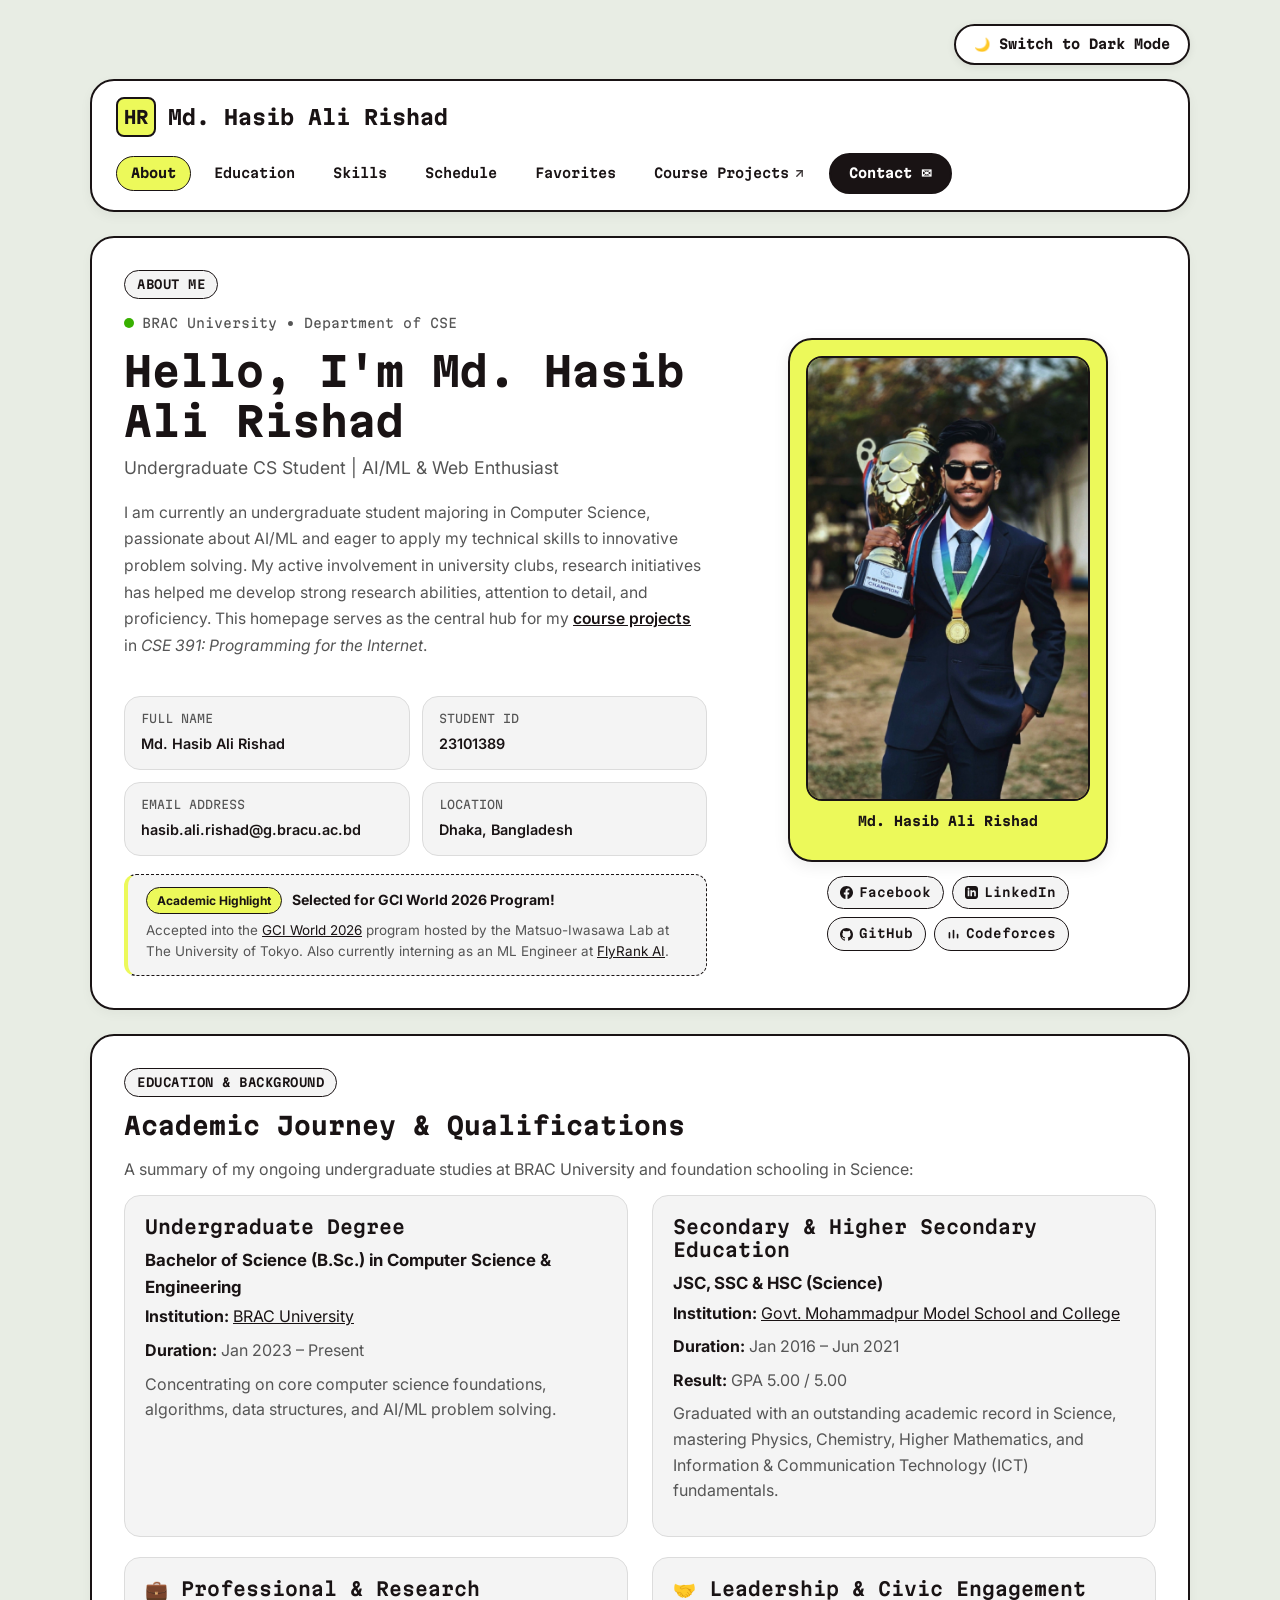
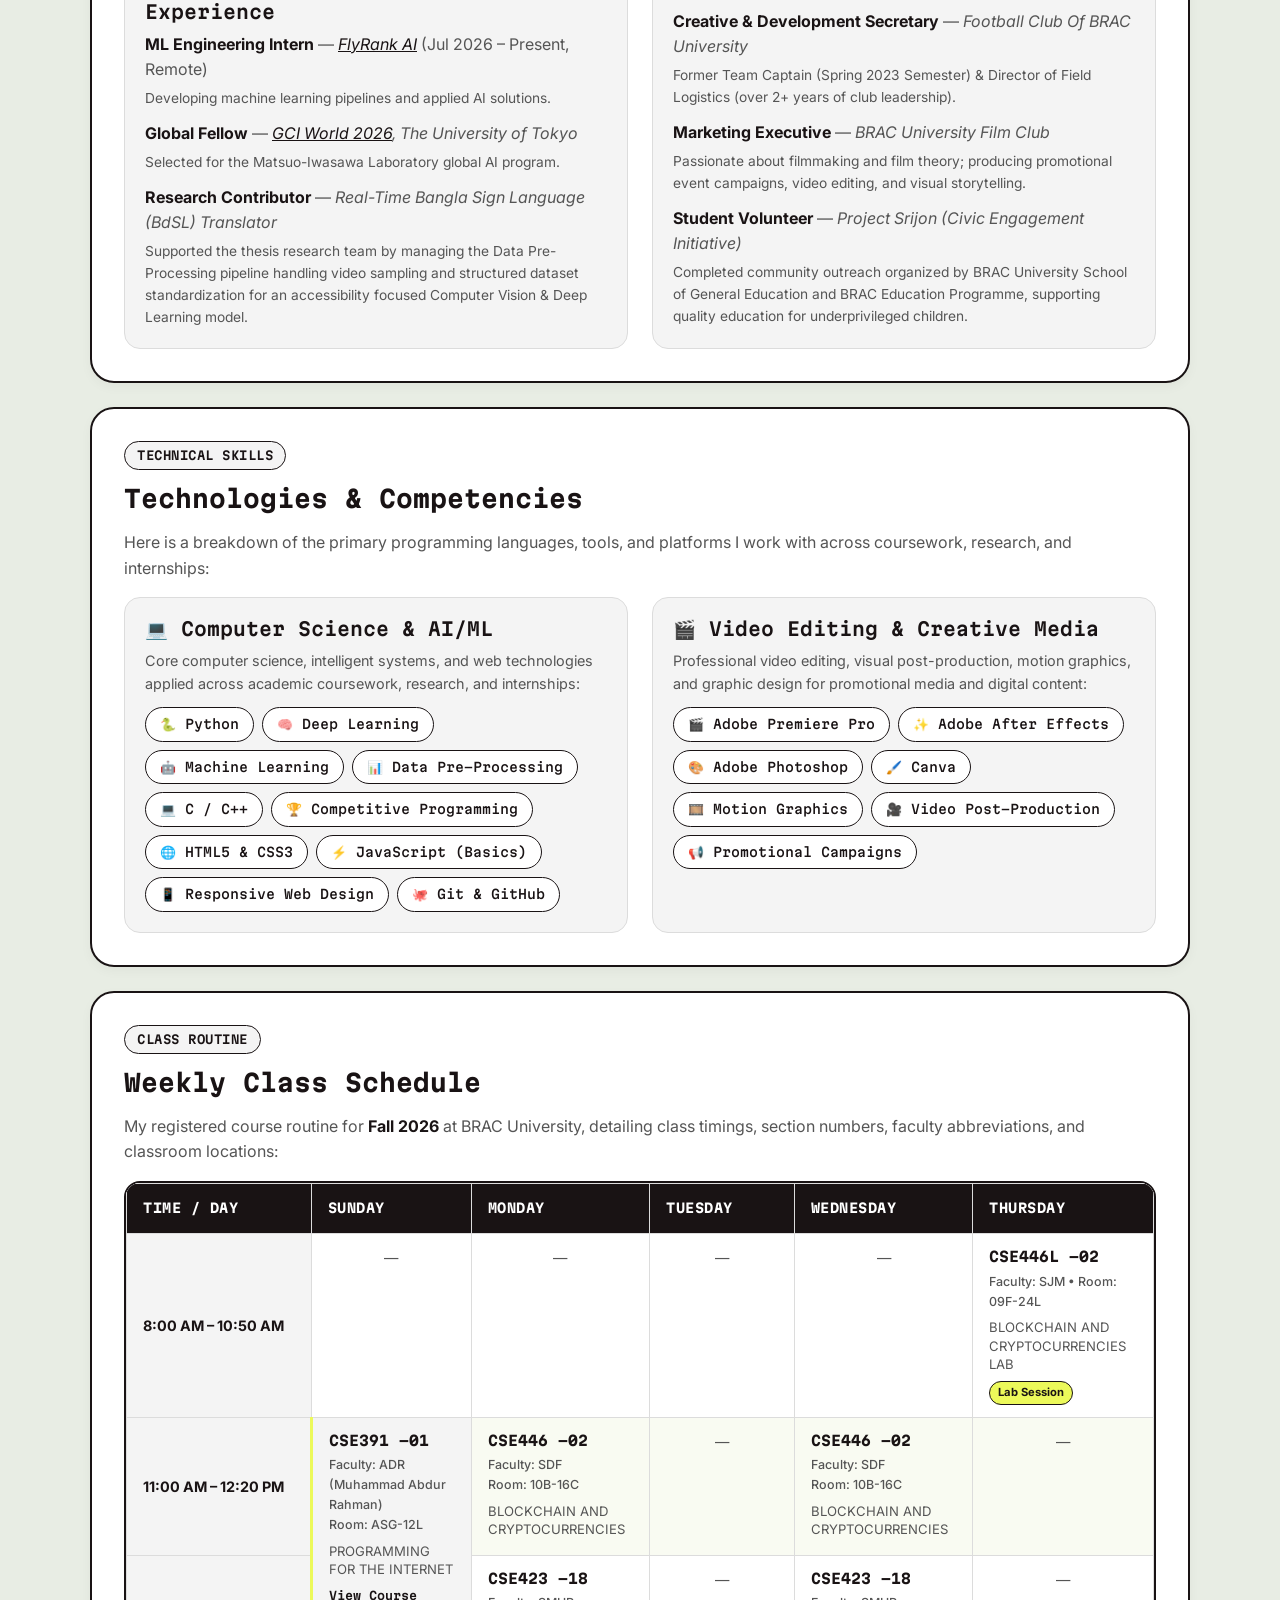
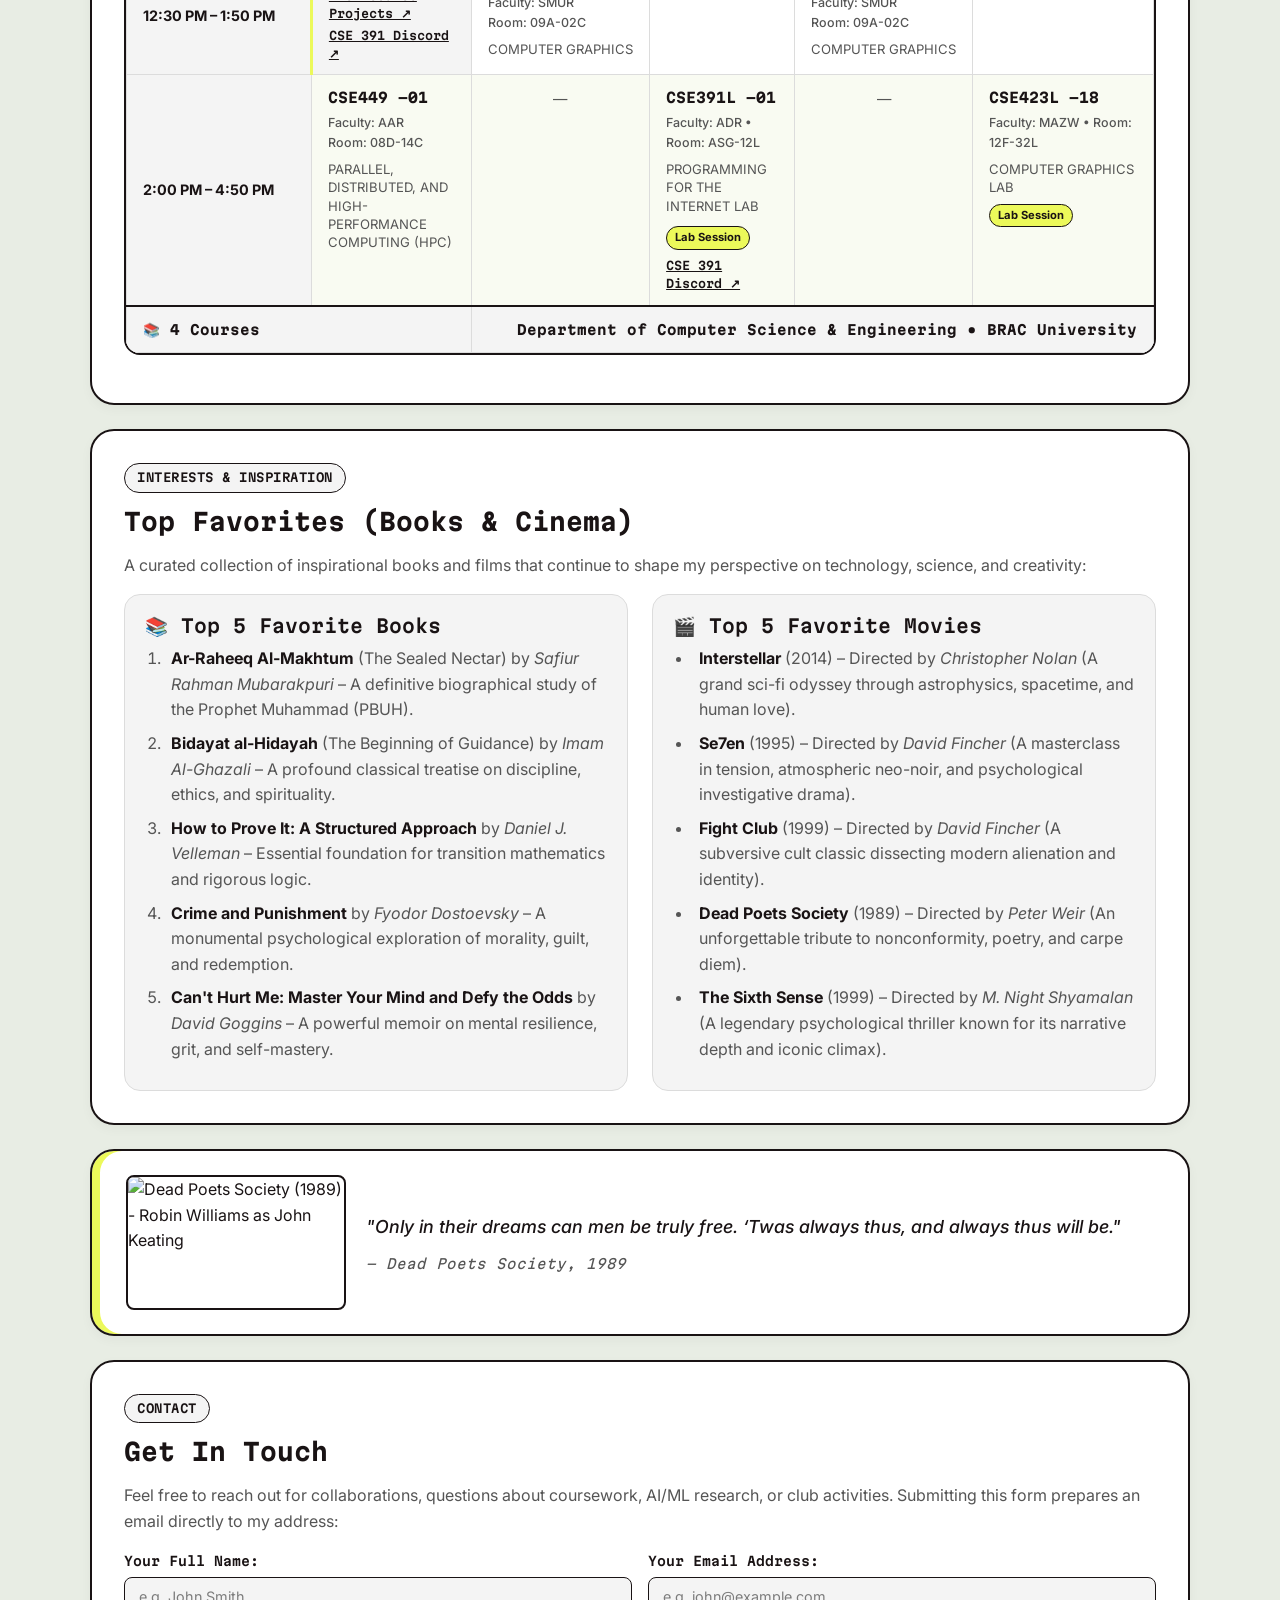
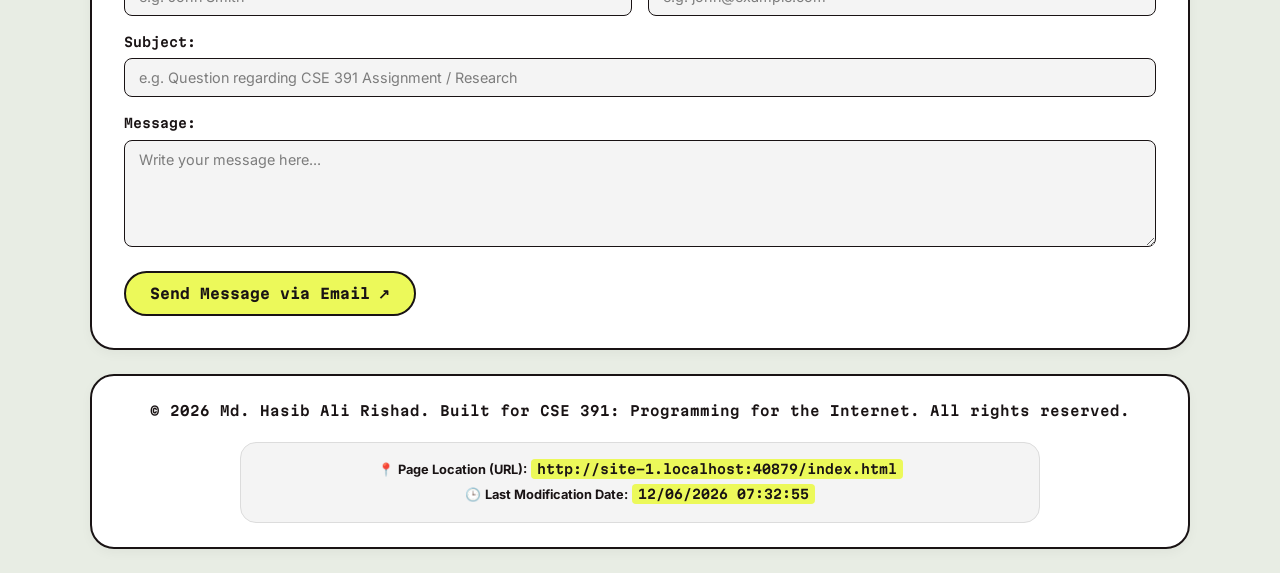
==== commit 24045e96: "Remove hobbies subpage and add subpage arrow icon to Course Projects" ====
--- a/index.html
+++ b/index.html
@@ -79,8 +79,13 @@
                     <a href="#skills" class="nav-link">Skills</a>
                     <a href="#schedule" class="nav-link">Schedule</a>
                     <a href="#favorites" class="nav-link">Favorites</a>
-                    <a href="projects.html" class="nav-link">Course Projects</a>
-                    <a href="hobbies.html" class="nav-link">Hobbies</a>
+                    <a href="projects.html" class="nav-link" title="Open CSE 391 Course Projects Subpage">
+                        <span>Course Projects</span>
+                        <svg class="subpage-arrow" width="13" height="13" viewBox="0 0 24 24" fill="none" stroke="currentColor" stroke-width="2.5" stroke-linecap="round" stroke-linejoin="round" aria-hidden="true">
+                            <path d="M7 17L17 7"></path>
+                            <path d="M7 7h10v10"></path>
+                        </svg>
+                    </a>
                     <a href="#contact" class="btn-cta">Contact ✉</a>
                 </nav>
             </header>
--- a/style.css
+++ b/style.css
@@ -300,6 +300,9 @@
 }
 
 .nav-link {
+    display: inline-flex;
+    align-items: center;
+    gap: 4px;
     font-family: var(--font-heading);
     font-size: 0.82rem;
     font-weight: 600;
@@ -309,6 +312,17 @@
     border-radius: var(--radius-pill);
     border: 1px solid transparent;
     transition: var(--transition);
+}
+
+.subpage-arrow {
+    flex-shrink: 0;
+    opacity: 0.85;
+    transition: transform 0.2s ease, opacity 0.2s ease;
+}
+
+.nav-link:hover .subpage-arrow {
+    opacity: 1;
+    transform: translate(1.5px, -1.5px);
 }
 
 .nav-link:hover {
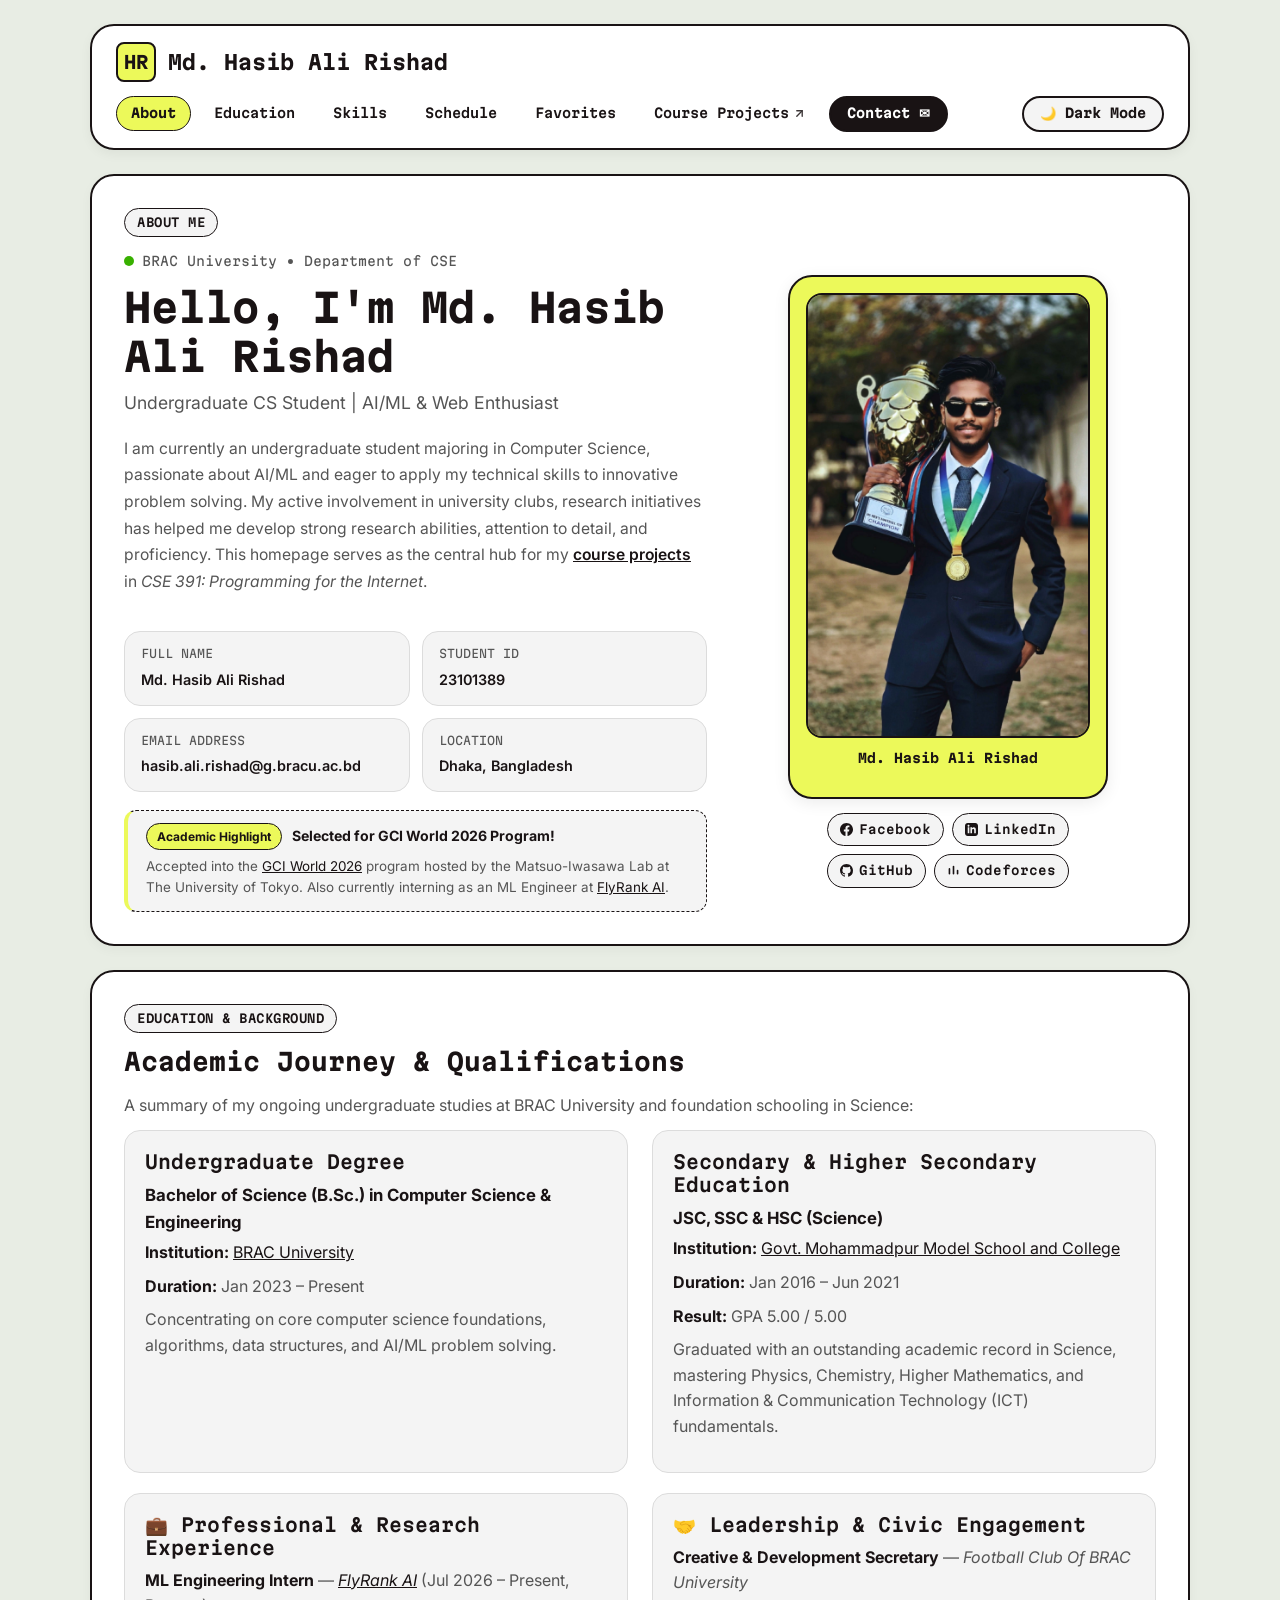
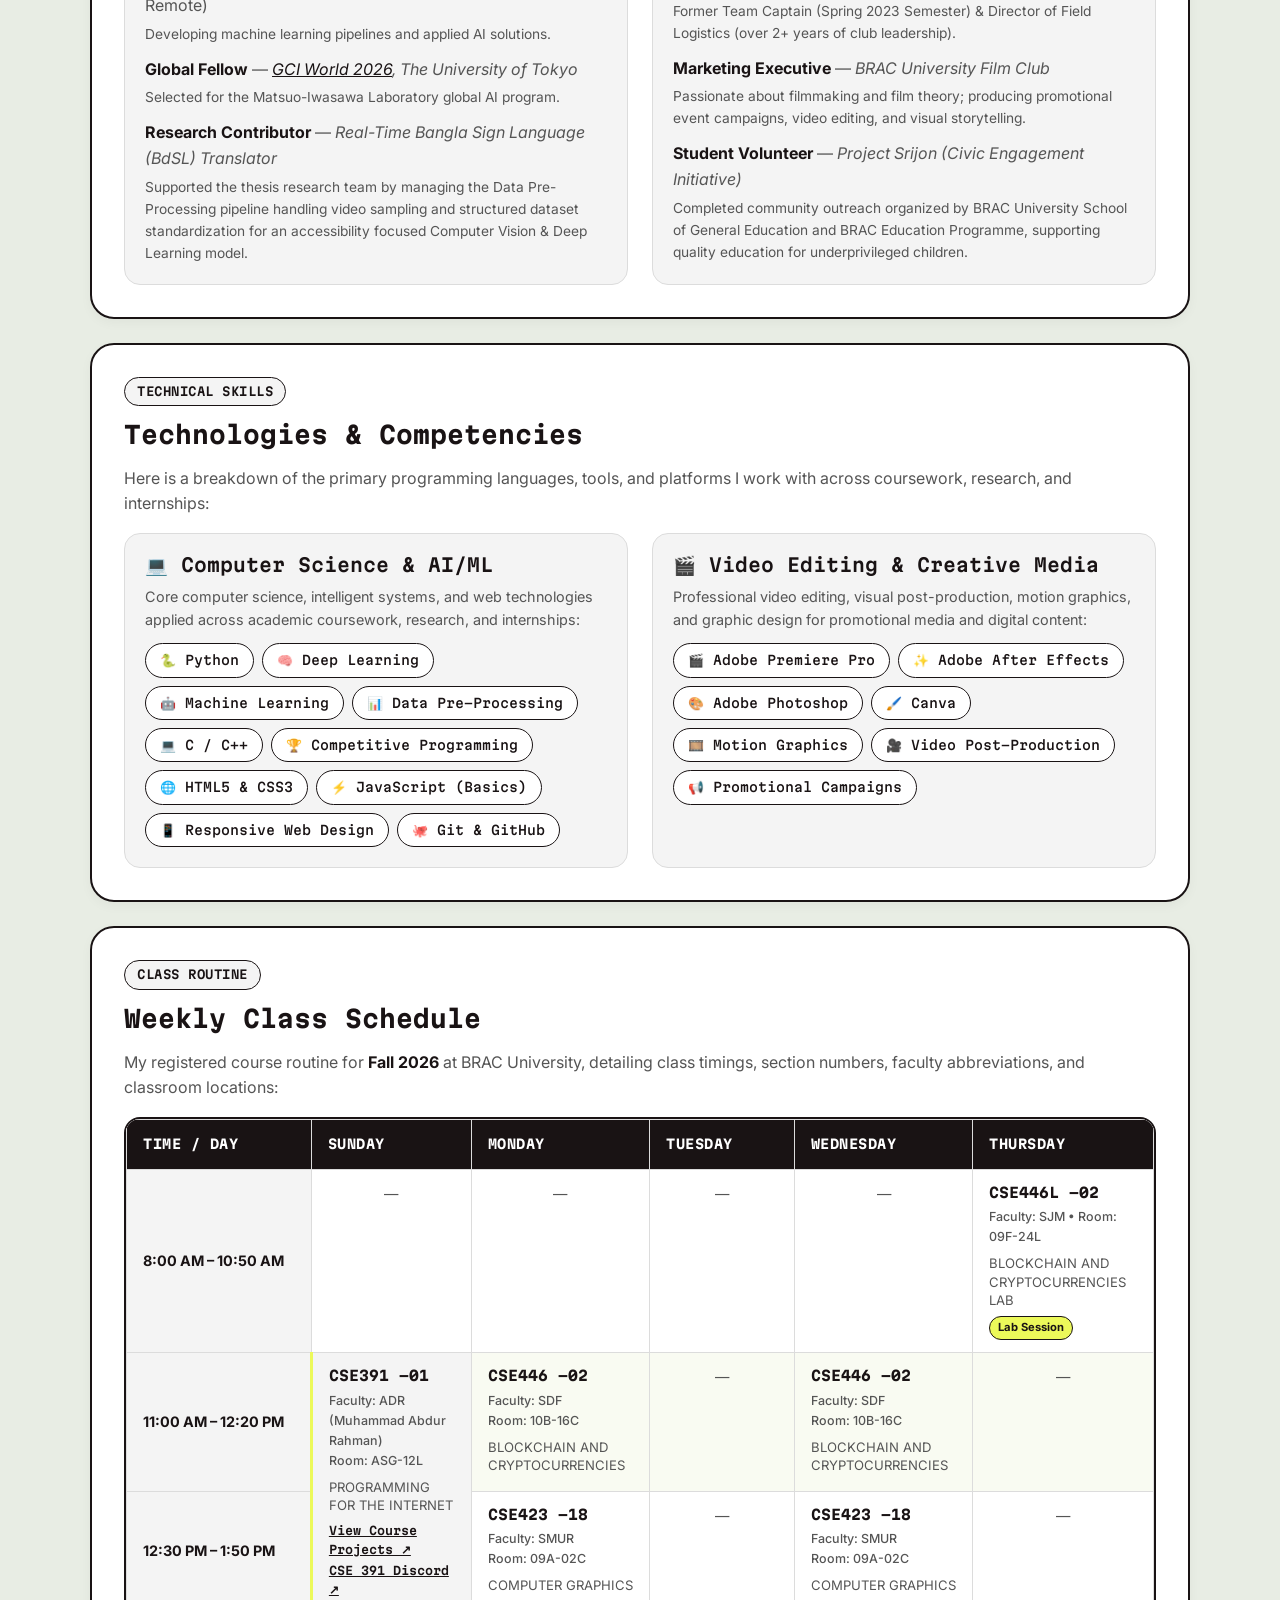
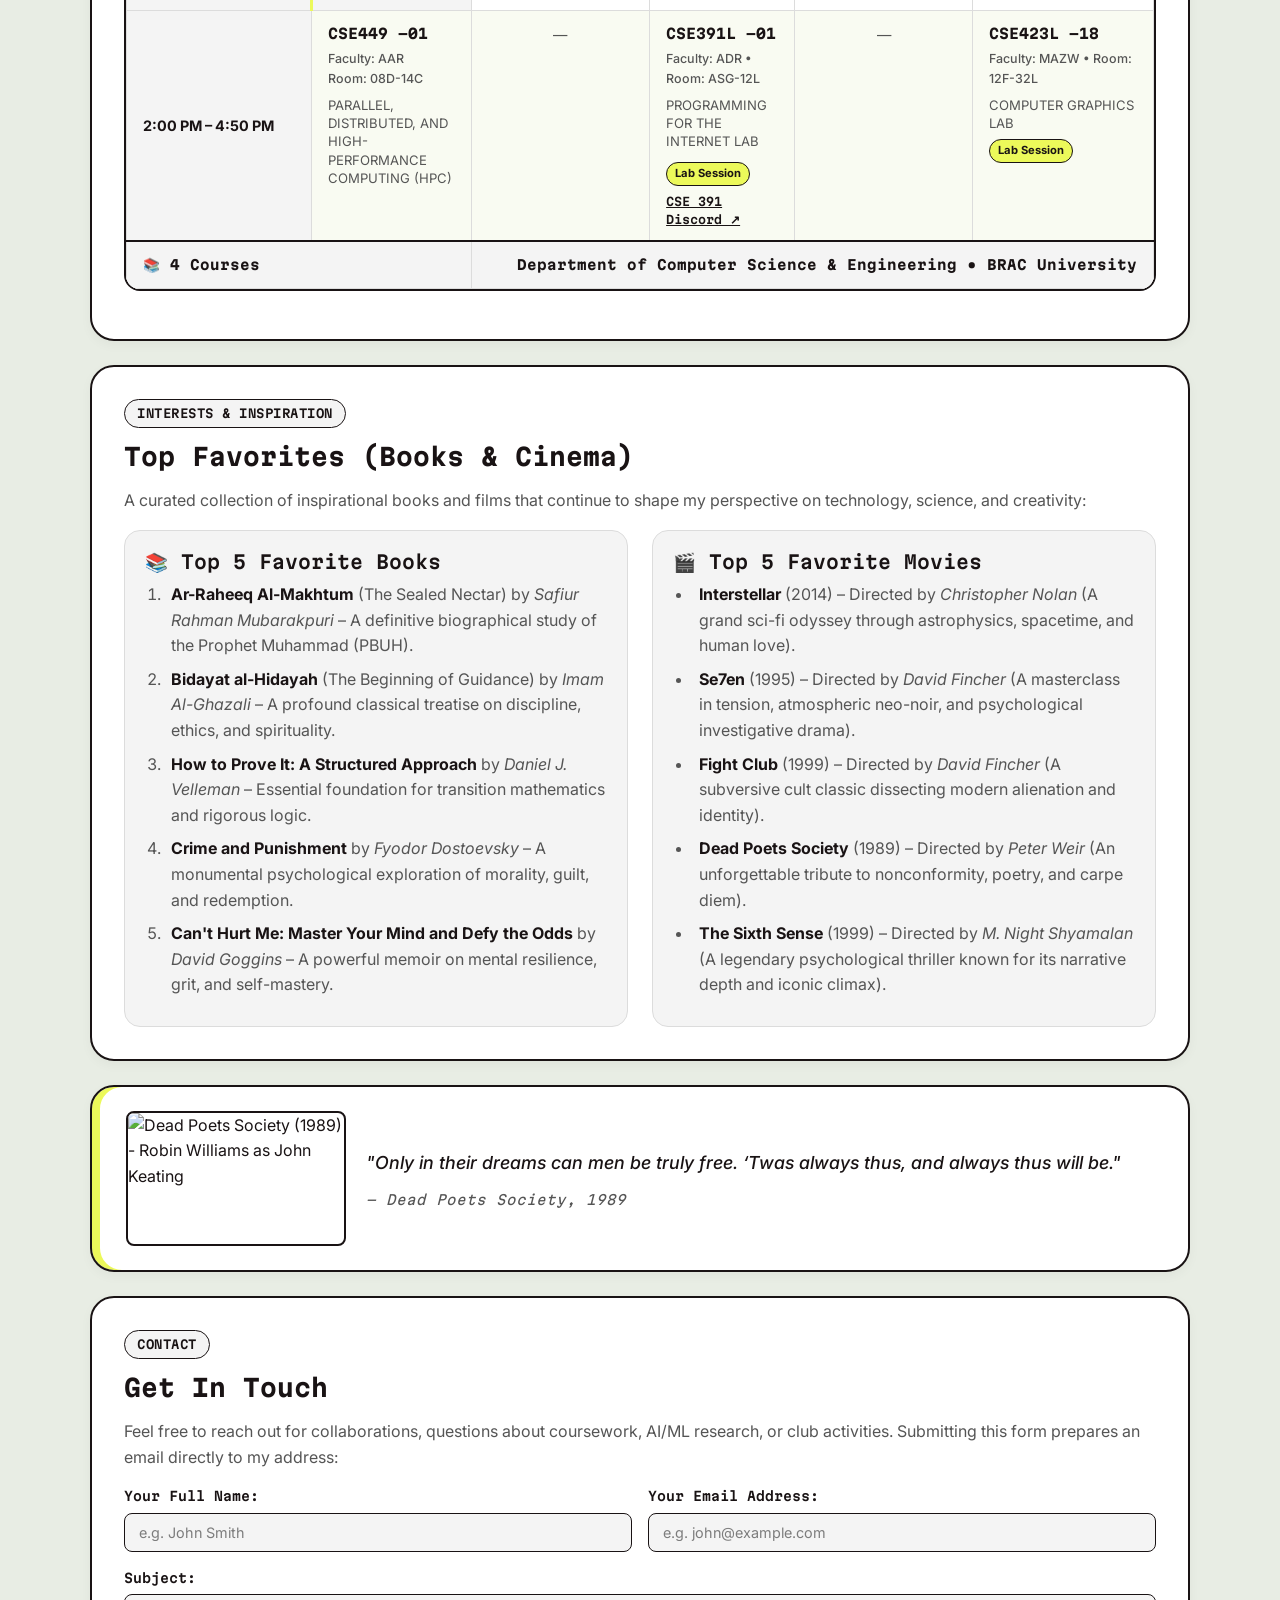
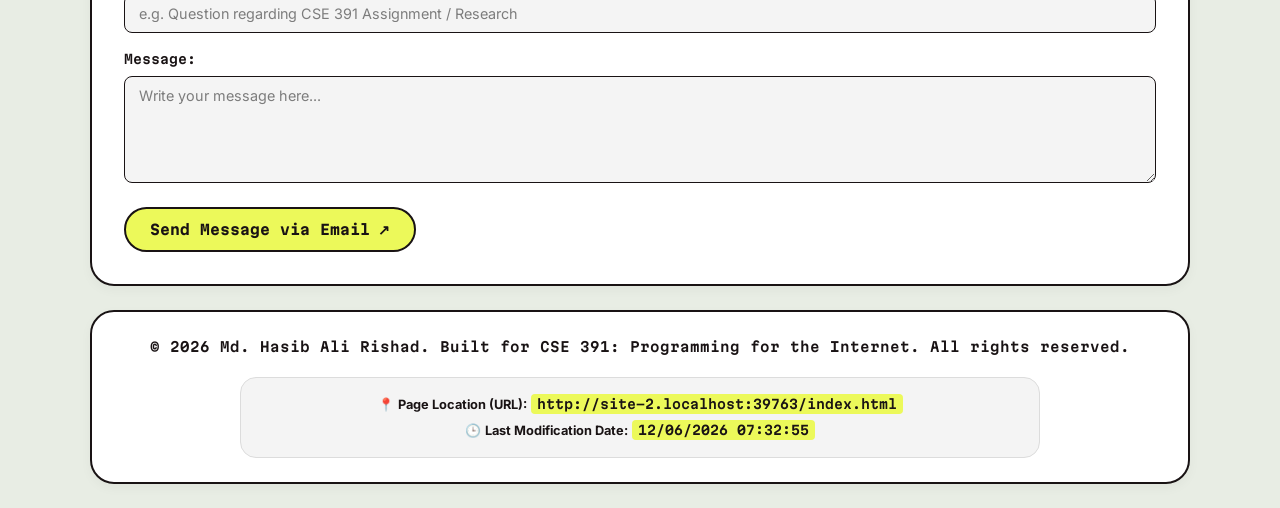
==== commit 5af61504: "Refactor theme toggle implementation and improve CSS styles for responsiveness" ====
--- a/index.html
+++ b/index.html
@@ -54,14 +54,6 @@
 
     <div class="theme-wrapper">
         <div class="page-wrapper">
-
-            <!-- Pure CSS Theme Toggle Button -->
-            <div class="theme-toggle-bar">
-                <label for="theme-toggle" class="theme-toggle-label" title="Toggle Dark and Light Mode">
-                    <span class="toggle-text-dark">🌙 Switch to Dark Mode</span>
-                    <span class="toggle-text-light">☀️ Switch to Light Mode</span>
-                </label>
-            </div>
 
             <!-- ==================================================================
                  Header & Navigation (Part 1, Item 2 & Part 4)
@@ -87,6 +79,12 @@
                         </svg>
                     </a>
                     <a href="#contact" class="btn-cta">Contact ✉</a>
+
+                    <!-- Pure CSS Dark/Light Mode Toggle Button in Navbar -->
+                    <label for="theme-toggle" class="theme-toggle-label" title="Toggle Dark and Light Mode">
+                        <span class="toggle-text-dark">🌙 Dark Mode</span>
+                        <span class="toggle-text-light">☀️ Light Mode</span>
+                    </label>
                 </nav>
             </header>
 
--- a/style.css
+++ b/style.css
@@ -129,6 +129,7 @@
 .theme-wrapper {
     min-height: 100vh;
     width: 100%;
+    overflow-x: clip;
     background-color: var(--bg-page);
     color: var(--text-primary);
     padding: 24px 16px;
@@ -196,34 +197,30 @@
     display: none;
 }
 
-.theme-toggle-bar {
-    display: flex;
-    justify-content: flex-end;
-    margin-bottom: 14px;
-}
-
 .theme-toggle-label {
     display: inline-flex;
     align-items: center;
-    gap: 8px;
-    background-color: var(--card-bg);
+    gap: 6px;
+    background-color: var(--card-subtle);
     color: var(--text-primary);
     border: 2px solid var(--border-color);
-    padding: 8px 18px;
+    padding: 8px 16px;
     border-radius: var(--radius-pill);
     font-family: var(--font-heading);
     font-size: 0.82rem;
     font-weight: 700;
+    line-height: 1.2;
+    white-space: nowrap;
     cursor: pointer;
     user-select: none;
-    transition: var(--transition);
-    box-shadow: 0 2px 8px rgba(0, 0, 0, 0.08);
+    margin-left: auto;
+    transition: var(--transition);
 }
 
 .theme-toggle-label:hover {
     background-color: var(--accent-lime);
     color: #191314;
-    border-color: #191314;
+    border-color: var(--border-color);
     transform: translateY(-2px);
 }
 
@@ -254,25 +251,26 @@
     padding: 16px 24px;
     margin-bottom: 24px;
     display: flex;
-    flex-wrap: wrap;
-    justify-content: space-between;
-    align-items: center;
-    gap: 16px;
+    flex-direction: column;
+    align-items: stretch;
+    gap: 14px;
     box-shadow: 0 4px 12px rgba(0, 0, 0, 0.05);
     transition: var(--transition);
 }
 
 .brand-badge {
-    display: flex;
+    display: inline-flex;
     align-items: center;
     gap: 12px;
     text-decoration: none;
+    width: fit-content;
 }
 
 .brand-logo {
     display: inline-flex;
     align-items: center;
     justify-content: center;
+    flex-shrink: 0;
     width: 40px;
     height: 40px;
     background-color: var(--accent-lime);
@@ -296,6 +294,7 @@
     display: flex;
     flex-wrap: wrap;
     align-items: center;
+    width: 100%;
     gap: 8px;
 }
 
@@ -328,7 +327,7 @@
 .nav-link:hover {
     background-color: var(--accent-lime);
     color: #191314;
-    border-color: #191314;
+    border-color: var(--border-color);
 }
 
 .nav-link-outlined {
@@ -397,7 +396,9 @@
     font-family: var(--font-heading);
     font-size: 0.82rem;
     font-weight: 700;
-    padding: 8px 18px;
+    line-height: 1.2;
+    white-space: nowrap;
+    padding: 8px 16px;
     border-radius: var(--radius-pill);
     text-decoration: none;
     display: inline-flex;
@@ -479,7 +480,7 @@
 }
 
 .hero-title {
-    font-size: 2.5rem;
+    font-size: clamp(1.65rem, 3.8vw, 2.45rem);
     font-weight: 700;
     margin-bottom: 8px;
     color: var(--text-primary);
@@ -578,7 +579,7 @@
 /* Personal Quick Info Badges */
 .info-badges-grid {
     display: grid;
-    grid-template-columns: repeat(auto-fit, minmax(200px, 1fr));
+    grid-template-columns: repeat(auto-fit, minmax(min(100%, 200px), 1fr));
     gap: 12px;
     margin-top: 16px;
 }
@@ -588,6 +589,7 @@
     border: 1px solid var(--border-subtle);
     border-radius: var(--radius-md);
     padding: 12px 16px;
+    min-width: 0;
     transition: var(--transition);
 }
 
@@ -608,6 +610,7 @@
     font-size: 0.9rem;
     font-weight: 600;
     color: var(--text-primary);
+    overflow-wrap: anywhere;
 }
 
 /* --------------------------------------------------------------------------
@@ -722,6 +725,7 @@
 .table-responsive {
     width: 100%;
     overflow-x: auto;
+    -webkit-overflow-scrolling: touch;
     margin: 16px 0;
     border-radius: var(--radius-md);
     border: 2px solid var(--border-color);
@@ -729,6 +733,7 @@
 
 .custom-table {
     width: 100%;
+    min-width: 720px;
     border-collapse: collapse;
     font-size: 0.9rem;
     text-align: left;
@@ -1073,58 +1078,11 @@
 }
 
 /* --------------------------------------------------------------------------
-   17. Responsive Layout (Media Queries)
-   -------------------------------------------------------------------------- */
-@media (max-width: 768px) {
-    .hero-grid {
-        grid-template-columns: 1fr;
-    }
-    
-    .two-col-grid {
-        grid-template-columns: 1fr;
-    }
-
-    .contact-form {
-        grid-template-columns: 1fr;
-    }
-
-    .web-image-card {
-        grid-template-columns: 1fr;
-    }
-
-    .quote-card-inner {
-        grid-template-columns: 1fr;
-    }
-
-    .quote-image {
-        height: 180px;
-    }
-
-    .hero-title {
-        font-size: 1.9rem;
-    }
-
-    .content-section {
-        padding: 20px 16px;
-    }
-
-    .site-header {
-        flex-direction: column;
-        align-items: flex-start;
-    }
-
-    .site-nav {
-        width: 100%;
-        justify-content: flex-start;
-    }
-}
-
-/* --------------------------------------------------------------------------
-   18. Subpages & Course Project Portfolio Styles
+   17. Subpages & Course Project Portfolio Styles
    -------------------------------------------------------------------------- */
 .project-grid {
     display: grid;
-    grid-template-columns: repeat(auto-fit, minmax(320px, 1fr));
+    grid-template-columns: repeat(auto-fit, minmax(min(100%, 300px), 1fr));
     gap: 24px;
     margin-top: 24px;
 }
@@ -1298,7 +1256,7 @@
 
 .course-meta-grid {
     display: grid;
-    grid-template-columns: repeat(auto-fit, minmax(220px, 1fr));
+    grid-template-columns: repeat(auto-fit, minmax(min(100%, 210px), 1fr));
     gap: 16px;
     margin: 20px 0;
 }
@@ -1308,6 +1266,8 @@
     border: 1px solid var(--border-subtle);
     border-radius: var(--radius-sm);
     padding: 16px;
+    min-width: 0;
+    overflow-wrap: anywhere;
     display: flex;
     flex-direction: column;
     justify-content: space-between;
@@ -1432,8 +1392,9 @@
 
 .syllabus-table {
     width: 100%;
+    min-width: 640px;
     border-collapse: collapse;
-    margin-top: 16px;
+    margin: 0;
     font-size: 0.88rem;
 }
 
@@ -1474,4 +1435,208 @@
     color: var(--text-primary);
 }
 
-
+/* --------------------------------------------------------------------------
+   19. Responsive Layout (Multi-Breakpoint Media Queries)
+   -------------------------------------------------------------------------- */
+
+/* Reset right-auto push when navbar items wrap onto a second line (<= 1040px) */
+@media (max-width: 1040px) {
+    .theme-toggle-label {
+        margin-left: 0;
+    }
+}
+
+/* Tablet Landscape & Split-Screen Laptops (<= 960px) */
+@media (max-width: 960px) {
+    .hero-grid {
+        grid-template-columns: 1fr;
+        gap: 28px;
+    }
+
+    .hero-photo-wrapper {
+        order: -1;
+        margin: 0 auto;
+        width: 100%;
+    }
+
+    .photo-card {
+        max-width: 280px;
+    }
+}
+
+/* Tablets & Large Phones (<= 768px) */
+@media (max-width: 768px) {
+    .theme-wrapper {
+        padding: 16px 12px;
+    }
+
+    .site-header {
+        padding: 16px 18px;
+        gap: 12px;
+    }
+
+    .content-section {
+        padding: 24px 20px;
+    }
+
+    h1 {
+        font-size: 1.75rem;
+    }
+
+    h2 {
+        font-size: 1.3rem;
+    }
+
+    .two-col-grid {
+        grid-template-columns: 1fr;
+        gap: 18px;
+    }
+
+    .contact-form {
+        grid-template-columns: 1fr;
+    }
+
+    .web-image-card {
+        grid-template-columns: 1fr;
+    }
+
+    .quote-container {
+        padding: 20px 20px 20px 26px;
+    }
+
+    .quote-card-inner {
+        grid-template-columns: 1fr;
+        gap: 16px;
+    }
+
+    .quote-image {
+        height: 190px;
+    }
+
+    .course-overview-panel {
+        padding: 20px 18px;
+    }
+
+    .grade-breakdown-box {
+        padding: 16px;
+    }
+
+    .project-grid {
+        gap: 18px;
+    }
+
+    .project-card {
+        padding: 20px 18px;
+    }
+
+    .site-footer {
+        padding: 20px 18px;
+    }
+}
+
+/* Mobile Phones (<= 520px) */
+@media (max-width: 520px) {
+    .theme-wrapper {
+        padding: 12px 10px;
+    }
+
+    .site-header {
+        padding: 14px;
+        border-radius: var(--radius-md);
+        margin-bottom: 18px;
+    }
+
+    .brand-logo {
+        width: 34px;
+        height: 34px;
+        font-size: 0.95rem;
+    }
+
+    .brand-name {
+        font-size: 1.02rem;
+    }
+
+    .site-nav {
+        gap: 6px;
+    }
+
+    .nav-link {
+        font-size: 0.75rem;
+        padding: 6px 11px;
+    }
+
+    .btn-cta,
+    .theme-toggle-label {
+        font-size: 0.75rem;
+        padding: 7px 12px;
+    }
+
+    .content-section {
+        padding: 20px 15px;
+        border-radius: var(--radius-md);
+        margin-bottom: 18px;
+    }
+
+    h1,
+    .hero-title {
+        font-size: 1.45rem;
+    }
+
+    h2 {
+        font-size: 1.15rem;
+    }
+
+    h3 {
+        font-size: 1.02rem;
+    }
+
+    .hero-subtitle {
+        font-size: 0.95rem;
+    }
+
+    .photo-card {
+        max-width: 240px;
+        padding: 12px;
+    }
+
+    .social-pill-link {
+        font-size: 0.72rem;
+        padding: 5px 10px;
+    }
+
+    .skill-pill {
+        font-size: 0.74rem;
+        padding: 5px 11px;
+    }
+
+    .quote-text {
+        font-size: 0.98rem;
+    }
+
+    .btn-submit {
+        width: 100%;
+    }
+
+    .grade-breakdown-bar {
+        height: 26px;
+    }
+
+    .grade-segment {
+        font-size: 0.68rem;
+    }
+
+    .grade-legend {
+        flex-direction: column;
+        gap: 8px;
+        font-size: 0.76rem;
+    }
+
+    .btn-project-link {
+        font-size: 0.74rem;
+        border-radius: 12px;
+        white-space: normal;
+        line-height: 1.35;
+    }
+}
+
+
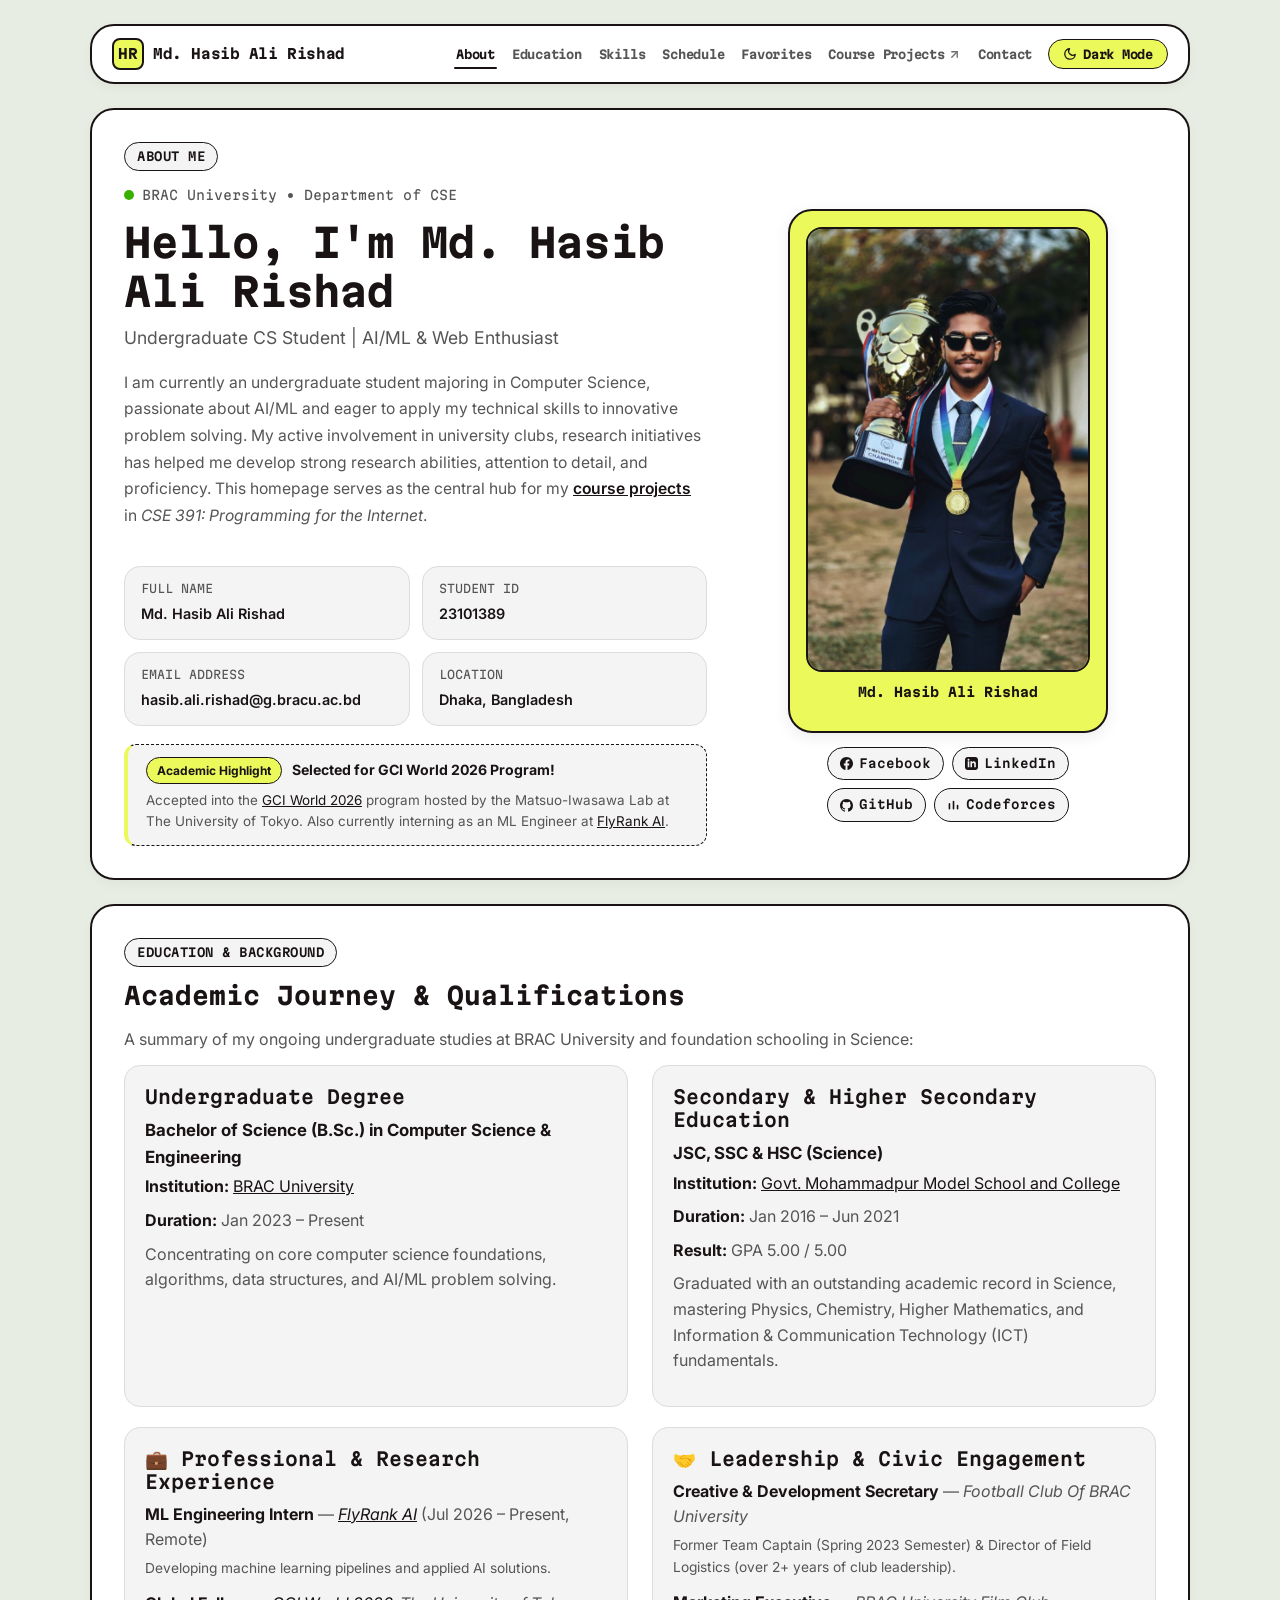
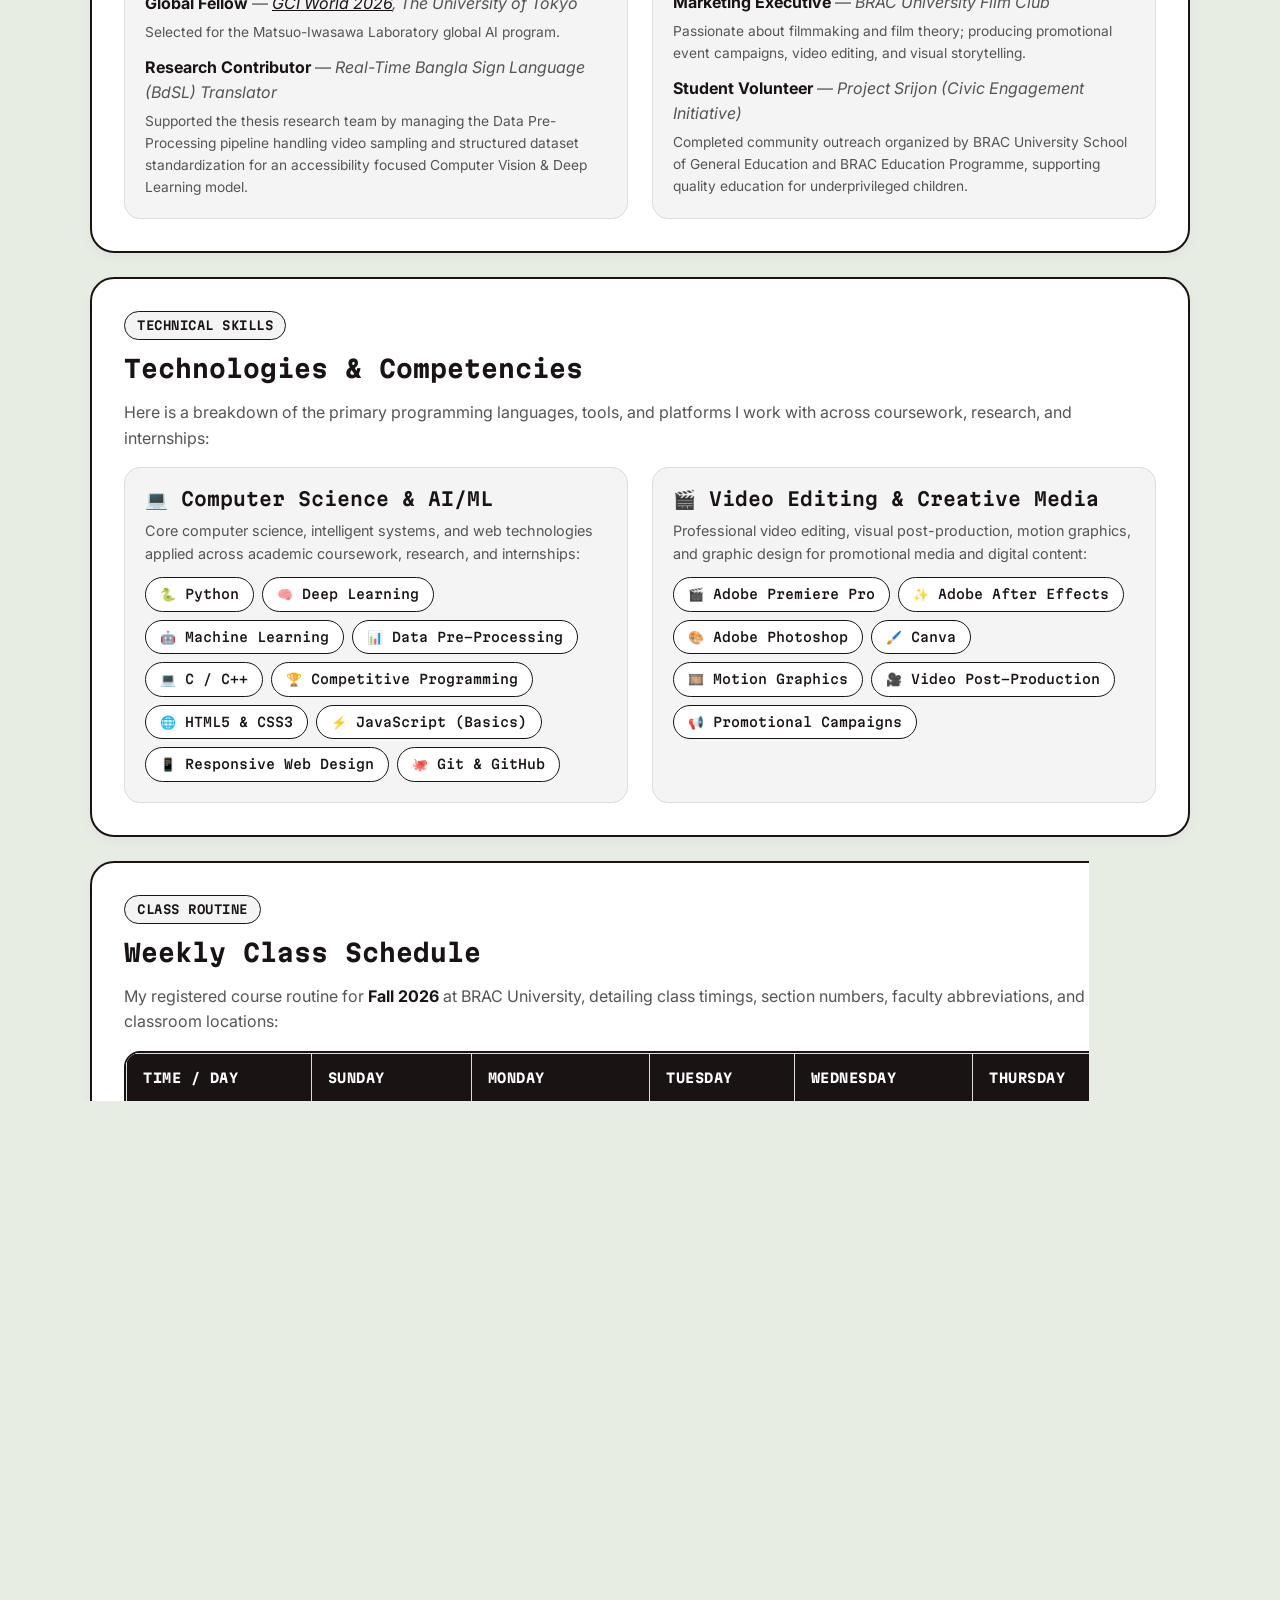
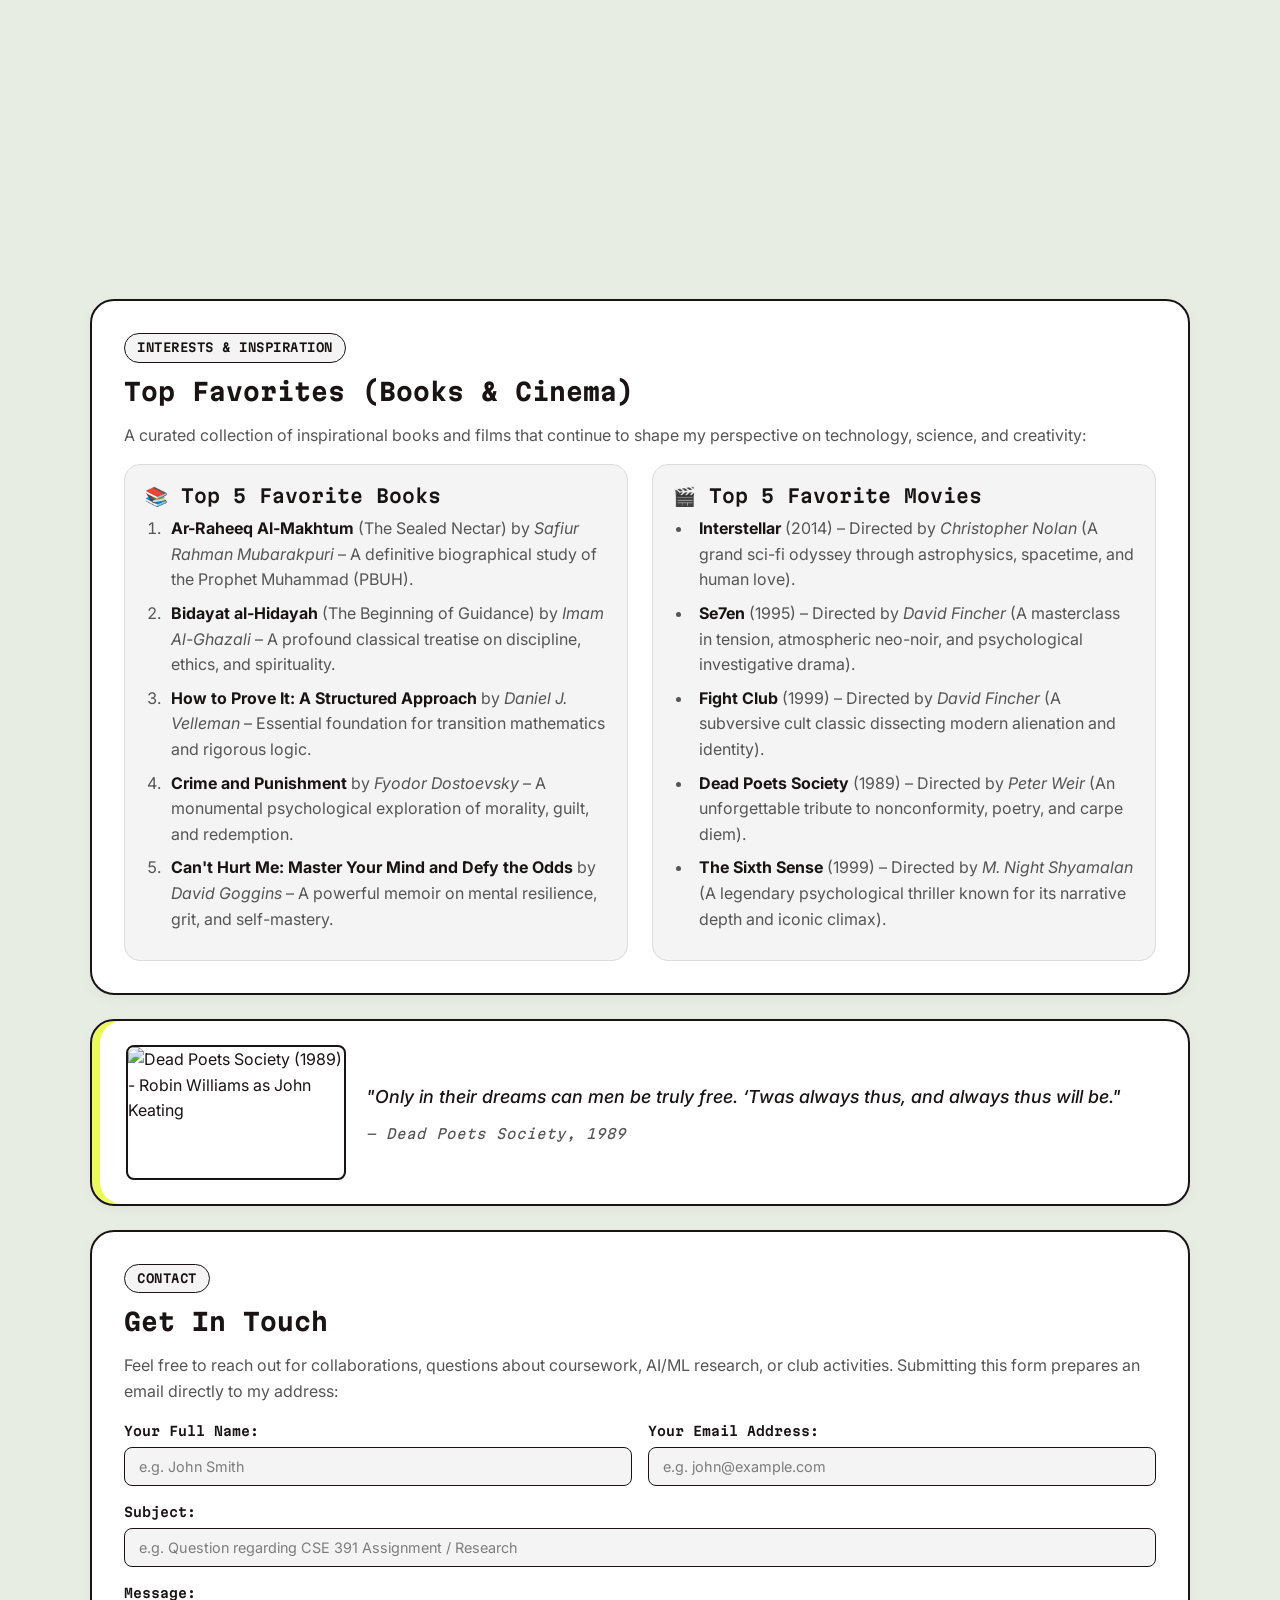
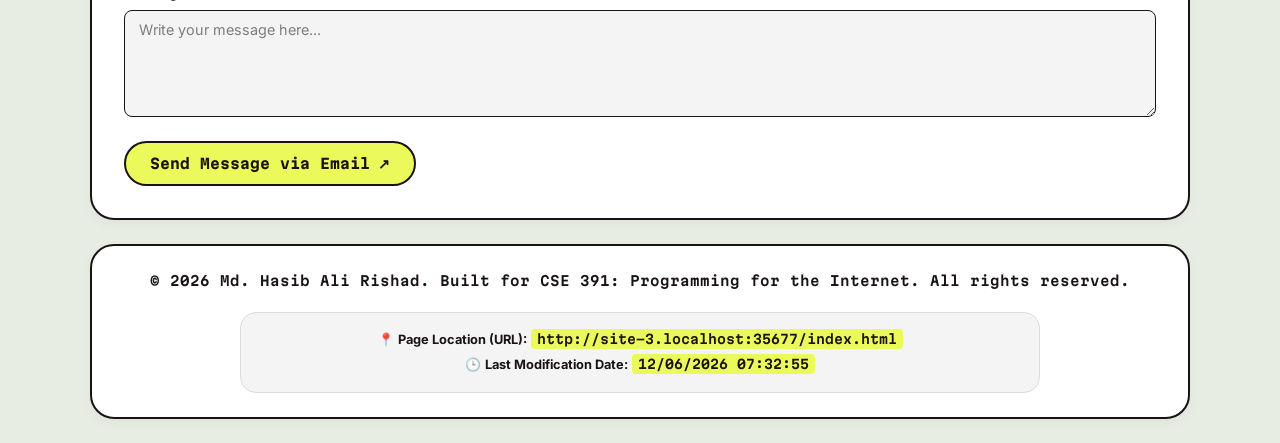
==== commit ee0e7664: "Enhance navigation experience with mobile menu toggle." ====
--- a/index.html
+++ b/index.html
@@ -59,6 +59,9 @@
                  Header & Navigation (Part 1, Item 2 & Part 4)
                  ================================================================== -->
             <header class="site-header">
+                <!-- Pure CSS Mobile Menu Toggle Checkbox -->
+                <input type="checkbox" id="nav-toggle" class="nav-toggle-input" aria-label="Toggle navigation menu">
+
                 <a href="index.html" class="brand-badge" title="Md. Hasib Ali Rishad Homepage">
                     <span class="brand-logo">HR</span>
                     <span class="brand-name">Md. Hasib Ali Rishad</span>
@@ -78,14 +81,40 @@
                             <path d="M7 7h10v10"></path>
                         </svg>
                     </a>
-                    <a href="#contact" class="btn-cta">Contact ✉</a>
-
-                    <!-- Pure CSS Dark/Light Mode Toggle Button in Navbar -->
+                    <a href="#contact" class="nav-link">Contact</a>
+                </nav>
+
+                <!-- Far-Right Actions: Lime-Green Dark Mode Pill + Mobile Hamburger -->
+                <div class="header-actions">
                     <label for="theme-toggle" class="theme-toggle-label" title="Toggle Dark and Light Mode">
-                        <span class="toggle-text-dark">🌙 Dark Mode</span>
-                        <span class="toggle-text-light">☀️ Light Mode</span>
+                        <span class="toggle-text-dark">
+                            <svg width="14" height="14" viewBox="0 0 24 24" fill="none" stroke="currentColor" stroke-width="2.2" stroke-linecap="round" stroke-linejoin="round" aria-hidden="true">
+                                <path d="M21 12.79A9 9 0 1 1 11.21 3 7 7 0 0 0 21 12.79z"></path>
+                            </svg>
+                            <span>Dark<span class="mode-word"> Mode</span></span>
+                        </span>
+                        <span class="toggle-text-light">
+                            <svg width="14" height="14" viewBox="0 0 24 24" fill="none" stroke="currentColor" stroke-width="2.2" stroke-linecap="round" stroke-linejoin="round" aria-hidden="true">
+                                <circle cx="12" cy="12" r="5"></circle>
+                                <line x1="12" y1="1" x2="12" y2="3"></line>
+                                <line x1="12" y1="21" x2="12" y2="23"></line>
+                                <line x1="4.22" y1="4.22" x2="5.64" y2="5.64"></line>
+                                <line x1="18.36" y1="18.36" x2="19.78" y2="19.78"></line>
+                                <line x1="1" y1="12" x2="3" y2="12"></line>
+                                <line x1="21" y1="12" x2="23" y2="12"></line>
+                                <line x1="4.22" y1="19.78" x2="5.64" y2="18.36"></line>
+                                <line x1="18.36" y1="5.64" x2="19.78" y2="4.22"></line>
+                            </svg>
+                            <span>Light<span class="mode-word"> Mode</span></span>
+                        </span>
                     </label>
-                </nav>
+
+                    <label for="nav-toggle" class="nav-hamburger" aria-label="Toggle navigation menu" title="Menu">
+                        <span class="hamburger-bar"></span>
+                        <span class="hamburger-bar"></span>
+                        <span class="hamburger-bar"></span>
+                    </label>
+                </div>
             </header>
 
             <main>
--- a/style.css
+++ b/style.css
@@ -193,44 +193,64 @@
 /* --------------------------------------------------------------------------
    5. Bonus 2: Pure CSS Dark/Light Mode Toggle Switch
    -------------------------------------------------------------------------- */
-.theme-toggle-input {
+.theme-toggle-input,
+.nav-toggle-input {
     display: none;
 }
 
+/* Vibrant Lime-Green Pill Button on Far Right of Navbar */
 .theme-toggle-label {
     display: inline-flex;
     align-items: center;
-    gap: 6px;
-    background-color: var(--card-subtle);
-    color: var(--text-primary);
-    border: 2px solid var(--border-color);
-    padding: 8px 16px;
+    justify-content: center;
+    background-color: var(--accent-lime);
+    color: #191314;
+    border: 1.5px solid #191314;
+    padding: 7px 14px;
     border-radius: var(--radius-pill);
     font-family: var(--font-heading);
-    font-size: 0.82rem;
-    font-weight: 700;
+    font-size: 0.74rem;
+    font-weight: 700;
+    letter-spacing: -0.02em;
     line-height: 1.2;
     white-space: nowrap;
     cursor: pointer;
     user-select: none;
-    margin-left: auto;
     transition: var(--transition);
 }
 
 .theme-toggle-label:hover {
+    background-color: #191314;
+    border-color: #191314;
+    color: var(--accent-lime);
+    transform: translateY(-1px);
+    box-shadow: 0 4px 12px rgba(0, 0, 0, 0.12);
+}
+
+#theme-toggle:checked ~ .theme-wrapper .theme-toggle-label {
     background-color: var(--accent-lime);
     color: #191314;
-    border-color: var(--border-color);
-    transform: translateY(-2px);
-}
-
-/* Show appropriate label text depending on current mode */
+    border-color: var(--accent-lime);
+}
+
+#theme-toggle:checked ~ .theme-wrapper .theme-toggle-label:hover {
+    background-color: #f6ff85;
+    border-color: #ffffff;
+    color: #191314;
+    box-shadow: 0 4px 14px rgba(236, 249, 90, 0.28);
+}
+
+/* Show appropriate label text + monochrome SVG icon depending on current mode */
 .toggle-text-dark {
-    display: inline;
+    display: inline-flex;
+    align-items: center;
+    gap: 6px;
 }
 
 .toggle-text-light {
     display: none;
+    align-items: center;
+    gap: 6px;
 }
 
 #theme-toggle:checked ~ .theme-wrapper .toggle-text-dark {
@@ -238,32 +258,40 @@
 }
 
 #theme-toggle:checked ~ .theme-wrapper .toggle-text-light {
-    display: inline;
+    display: inline-flex;
 }
 
 /* --------------------------------------------------------------------------
-   6. Header & Navigation (Part 1, Item 2)
+   6. Header & Navigation (Part 1, Item 2 — Theme-Synced Single-Row Bar)
    -------------------------------------------------------------------------- */
 .site-header {
     background-color: var(--card-bg);
     border: 2px solid var(--border-color);
     border-radius: var(--radius-lg);
-    padding: 16px 24px;
+    padding: 12px 20px;
     margin-bottom: 24px;
     display: flex;
-    flex-direction: column;
-    align-items: stretch;
+    flex-direction: row;
+    align-items: center;
     gap: 14px;
-    box-shadow: 0 4px 12px rgba(0, 0, 0, 0.05);
-    transition: var(--transition);
+    box-shadow: 0 4px 12px rgba(0, 0, 0, 0.04);
+    transition: background-color 0.3s ease, border-color 0.3s ease, box-shadow 0.3s ease;
+}
+
+#theme-toggle:checked ~ .theme-wrapper .site-header {
+    box-shadow: 0 8px 24px rgba(0, 0, 0, 0.35);
 }
 
 .brand-badge {
     display: inline-flex;
     align-items: center;
-    gap: 12px;
+    gap: 9px;
     text-decoration: none;
-    width: fit-content;
+    flex-shrink: 0;
+}
+
+.brand-badge:hover {
+    opacity: 0.88;
 }
 
 .brand-logo {
@@ -271,46 +299,84 @@
     align-items: center;
     justify-content: center;
     flex-shrink: 0;
-    width: 40px;
-    height: 40px;
+    width: 32px;
+    height: 32px;
     background-color: var(--accent-lime);
-    color: #191314; /* Always dark text on bright lime square */
-    border: 2px solid var(--border-color);
+    color: #191314;
+    border: 2px solid #191314;
     border-radius: var(--radius-sm);
     font-family: var(--font-heading);
     font-weight: 700;
-    font-size: 1.1rem;
+    font-size: 0.86rem;
 }
 
 .brand-name {
     font-family: var(--font-heading);
-    font-size: 1.25rem;
-    font-weight: 700;
-    color: var(--text-primary);
-}
-
-/* Navigation Links */
+    font-size: 0.86rem;
+    font-weight: 700;
+    letter-spacing: -0.03em;
+    color: var(--text-primary);
+    white-space: nowrap;
+}
+
+/* Navigation Links (Right-aligned clean text links with crisp underline) */
 .site-nav {
     display: flex;
-    flex-wrap: wrap;
-    align-items: center;
-    width: 100%;
-    gap: 8px;
+    align-items: center;
+    margin-left: auto;
+    gap: 13px;
 }
 
 .nav-link {
-    display: inline-flex;
-    align-items: center;
-    gap: 4px;
-    font-family: var(--font-heading);
-    font-size: 0.82rem;
-    font-weight: 600;
+    position: relative;
+    display: inline-flex;
+    align-items: center;
+    gap: 3px;
+    font-family: var(--font-heading);
+    font-size: 0.74rem;
+    font-weight: 700;
+    letter-spacing: -0.02em;
     text-decoration: none;
-    color: var(--text-primary);
-    padding: 6px 14px;
-    border-radius: var(--radius-pill);
-    border: 1px solid transparent;
-    transition: var(--transition);
+    color: var(--text-muted);
+    padding: 6px 2px;
+    white-space: nowrap;
+    transition: color 0.2s ease;
+}
+
+.nav-link::after {
+    content: "";
+    position: absolute;
+    left: 0;
+    right: 0;
+    bottom: 0;
+    height: 2px;
+    border-radius: 2px;
+    background-color: var(--text-primary);
+    transform: scaleX(0);
+    transform-origin: center;
+    transition: transform 0.22s ease, background-color 0.22s ease;
+}
+
+#theme-toggle:checked ~ .theme-wrapper .nav-link::after {
+    background-color: var(--accent-lime);
+}
+
+.nav-link:hover {
+    color: var(--text-primary);
+}
+
+.nav-link:hover::after {
+    transform: scaleX(1);
+}
+
+.nav-link.active {
+    color: var(--text-primary);
+    font-weight: 700;
+}
+
+.nav-link.active::after {
+    background-color: var(--text-primary);
+    transform: scaleX(1);
 }
 
 .subpage-arrow {
@@ -324,21 +390,47 @@
     transform: translate(1.5px, -1.5px);
 }
 
-.nav-link:hover {
+/* Far-right action wrapper (Dark Mode green pill + Mobile menu toggle) */
+.header-actions {
+    display: inline-flex;
+    align-items: center;
+    gap: 10px;
+    flex-shrink: 0;
+}
+
+/* Mobile Hamburger Button (Hidden on Desktop) */
+.nav-hamburger {
+    display: none;
+    flex-direction: column;
+    justify-content: center;
+    align-items: center;
+    gap: 4px;
+    width: 38px;
+    height: 38px;
+    border-radius: 10px;
+    border: 1.5px solid var(--border-color);
+    background-color: var(--card-subtle);
+    cursor: pointer;
+    user-select: none;
+    transition: var(--transition);
+}
+
+.nav-hamburger:hover {
     background-color: var(--accent-lime);
-    color: #191314;
-    border-color: var(--border-color);
-}
-
-.nav-link-outlined {
-    border: 1px solid var(--border-color);
-}
-
-.nav-link.active {
-    background-color: var(--accent-lime);
-    color: #191314;
-    border-color: var(--border-color);
-    font-weight: 700;
+    border-color: #191314;
+}
+
+.nav-hamburger:hover .hamburger-bar {
+    background-color: #191314;
+}
+
+.hamburger-bar {
+    display: block;
+    width: 18px;
+    height: 2px;
+    border-radius: 2px;
+    background-color: var(--text-primary);
+    transition: transform 0.25s ease, opacity 0.2s ease, background-color 0.2s ease;
 }
 
 /* Breadcrumb Trail Navigation (Subpages) */
@@ -1439,15 +1531,107 @@
    19. Responsive Layout (Multi-Breakpoint Media Queries)
    -------------------------------------------------------------------------- */
 
-/* Reset right-auto push when navbar items wrap onto a second line (<= 1040px) */
-@media (max-width: 1040px) {
+/* Compact Laptops (981px – 1080px): Keep entire navbar comfortably inside border */
+@media (max-width: 1080px) {
+    .site-header {
+        padding: 11px 16px;
+        gap: 10px;
+    }
+
+    .brand-name {
+        font-size: 0.8rem;
+    }
+
+    .site-nav {
+        gap: 10px;
+    }
+
+    .nav-link {
+        font-size: 0.7rem;
+    }
+
     .theme-toggle-label {
+        padding: 6px 12px;
+        font-size: 0.7rem;
+    }
+}
+
+/* Tablet Landscape & Collapsible Pure-CSS Mobile Navbar (<= 980px) */
+@media (max-width: 980px) {
+    .site-header {
+        flex-wrap: wrap;
+        justify-content: space-between;
+        padding: 12px 18px;
+        gap: 10px;
+    }
+
+    .brand-badge {
+        order: 1;
+    }
+
+    .header-actions {
+        order: 2;
+        margin-left: auto;
+    }
+
+    .nav-hamburger {
+        display: inline-flex;
+    }
+
+    /* Morph 3-bar hamburger into crisp X when menu is open */
+    #nav-toggle:checked ~ .header-actions .nav-hamburger .hamburger-bar:nth-child(1) {
+        transform: translateY(6px) rotate(45deg);
+    }
+
+    #nav-toggle:checked ~ .header-actions .nav-hamburger .hamburger-bar:nth-child(2) {
+        opacity: 0;
+    }
+
+    #nav-toggle:checked ~ .header-actions .nav-hamburger .hamburger-bar:nth-child(3) {
+        transform: translateY(-6px) rotate(-45deg);
+    }
+
+    /* Collapsible navigation drawer inside the theme-synced header bar */
+    .site-nav {
+        order: 3;
+        display: none;
+        flex-direction: column;
+        align-items: stretch;
+        width: 100%;
         margin-left: 0;
-    }
-}
-
-/* Tablet Landscape & Split-Screen Laptops (<= 960px) */
-@media (max-width: 960px) {
+        gap: 4px;
+        padding-top: 12px;
+        margin-top: 4px;
+        border-top: 1px solid var(--border-subtle);
+    }
+
+    #nav-toggle:checked ~ .site-nav {
+        display: flex;
+    }
+
+    .nav-link {
+        font-size: 0.92rem;
+        padding: 10px 12px;
+        border-radius: 10px;
+        justify-content: space-between;
+    }
+
+    .nav-link::after {
+        display: none;
+    }
+
+    .nav-link:hover {
+        background-color: var(--card-subtle);
+        color: var(--text-primary);
+    }
+
+    .nav-link.active {
+        background-color: var(--accent-lime);
+        color: #191314;
+        border: 1px solid #191314;
+        font-weight: 600;
+    }
+
     .hero-grid {
         grid-template-columns: 1fr;
         gap: 28px;
@@ -1470,11 +1654,6 @@
         padding: 16px 12px;
     }
 
-    .site-header {
-        padding: 16px 18px;
-        gap: 12px;
-    }
-
     .content-section {
         padding: 24px 20px;
     }
@@ -1541,34 +1720,37 @@
     }
 
     .site-header {
-        padding: 14px;
-        border-radius: var(--radius-md);
+        padding: 10px 14px;
+        border-radius: 14px;
         margin-bottom: 18px;
     }
 
+    .brand-badge {
+        gap: 8px;
+    }
+
     .brand-logo {
+        width: 30px;
+        height: 30px;
+        font-size: 0.85rem;
+    }
+
+    .brand-name {
+        font-size: 0.88rem;
+    }
+
+    .mode-word {
+        display: none;
+    }
+
+    .theme-toggle-label {
+        font-size: 0.78rem;
+        padding: 6px 12px;
+    }
+
+    .nav-hamburger {
         width: 34px;
         height: 34px;
-        font-size: 0.95rem;
-    }
-
-    .brand-name {
-        font-size: 1.02rem;
-    }
-
-    .site-nav {
-        gap: 6px;
-    }
-
-    .nav-link {
-        font-size: 0.75rem;
-        padding: 6px 11px;
-    }
-
-    .btn-cta,
-    .theme-toggle-label {
-        font-size: 0.75rem;
-        padding: 7px 12px;
     }
 
     .content-section {
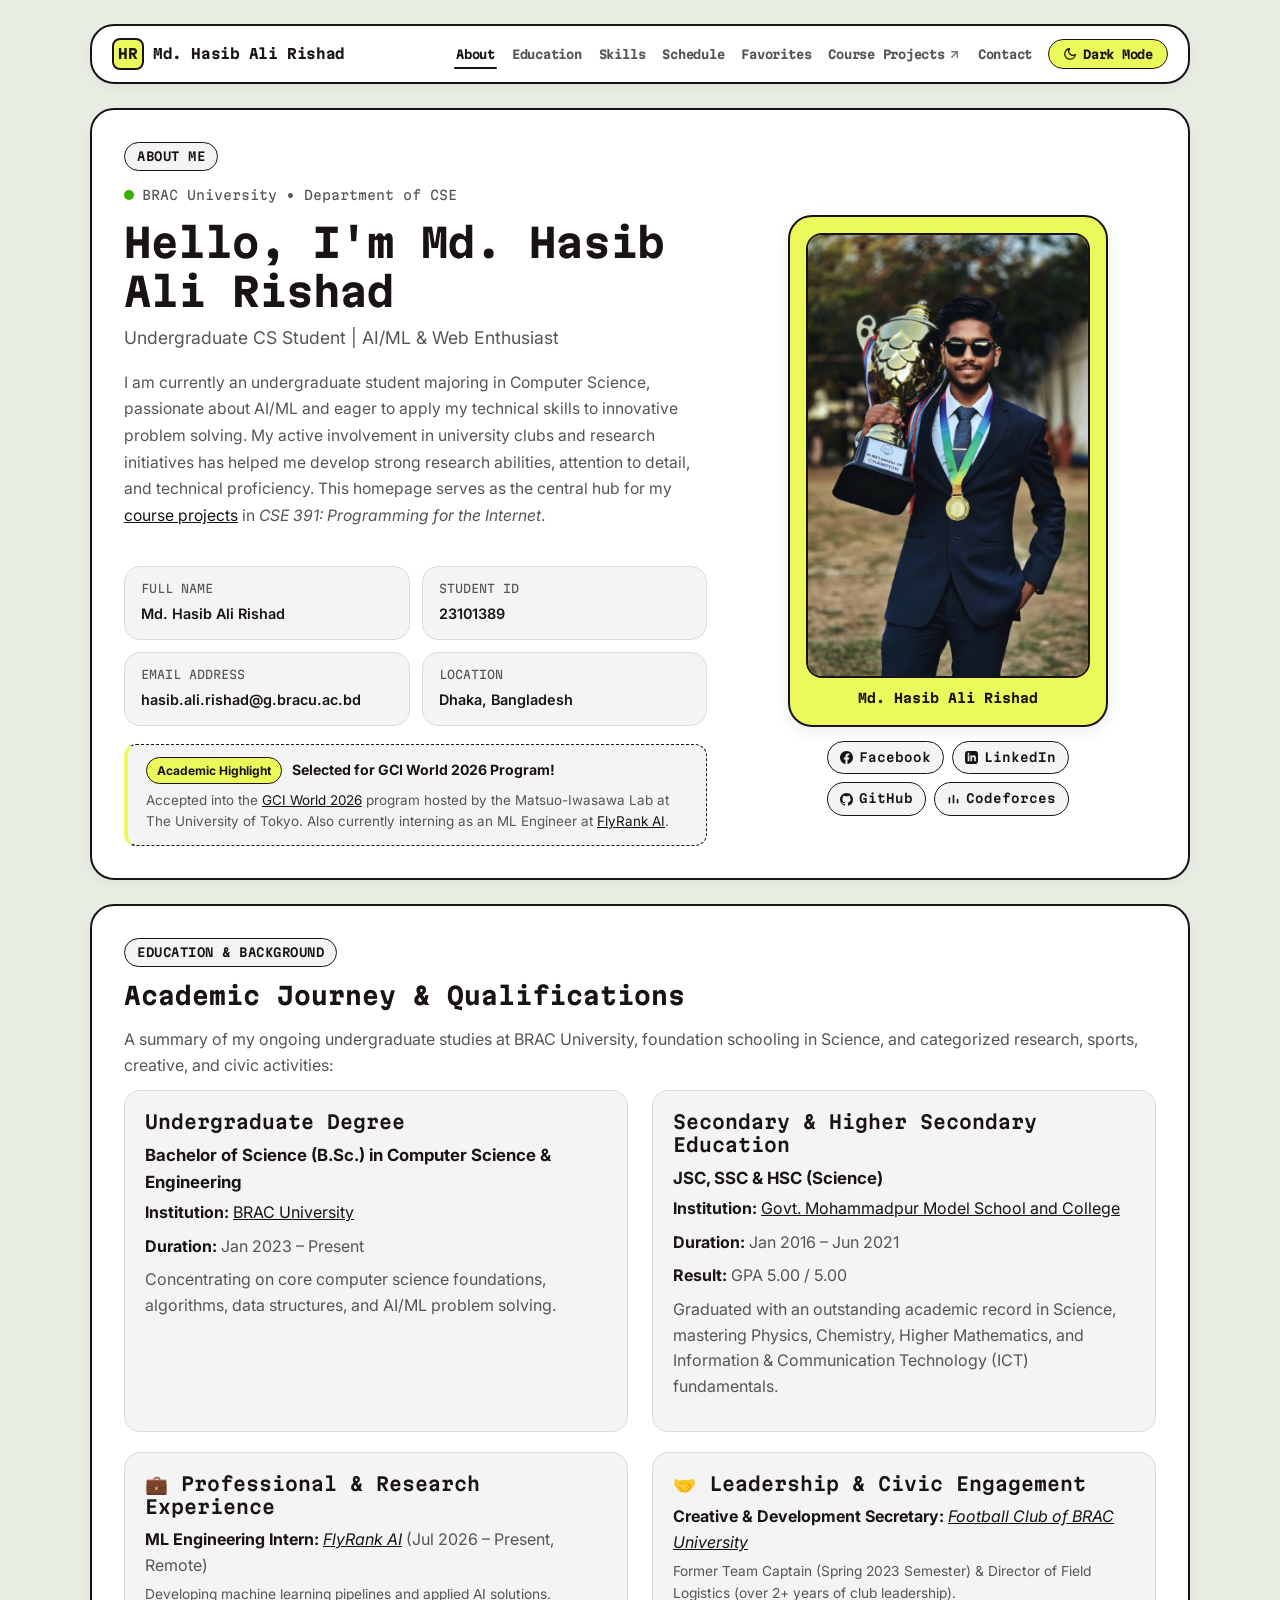
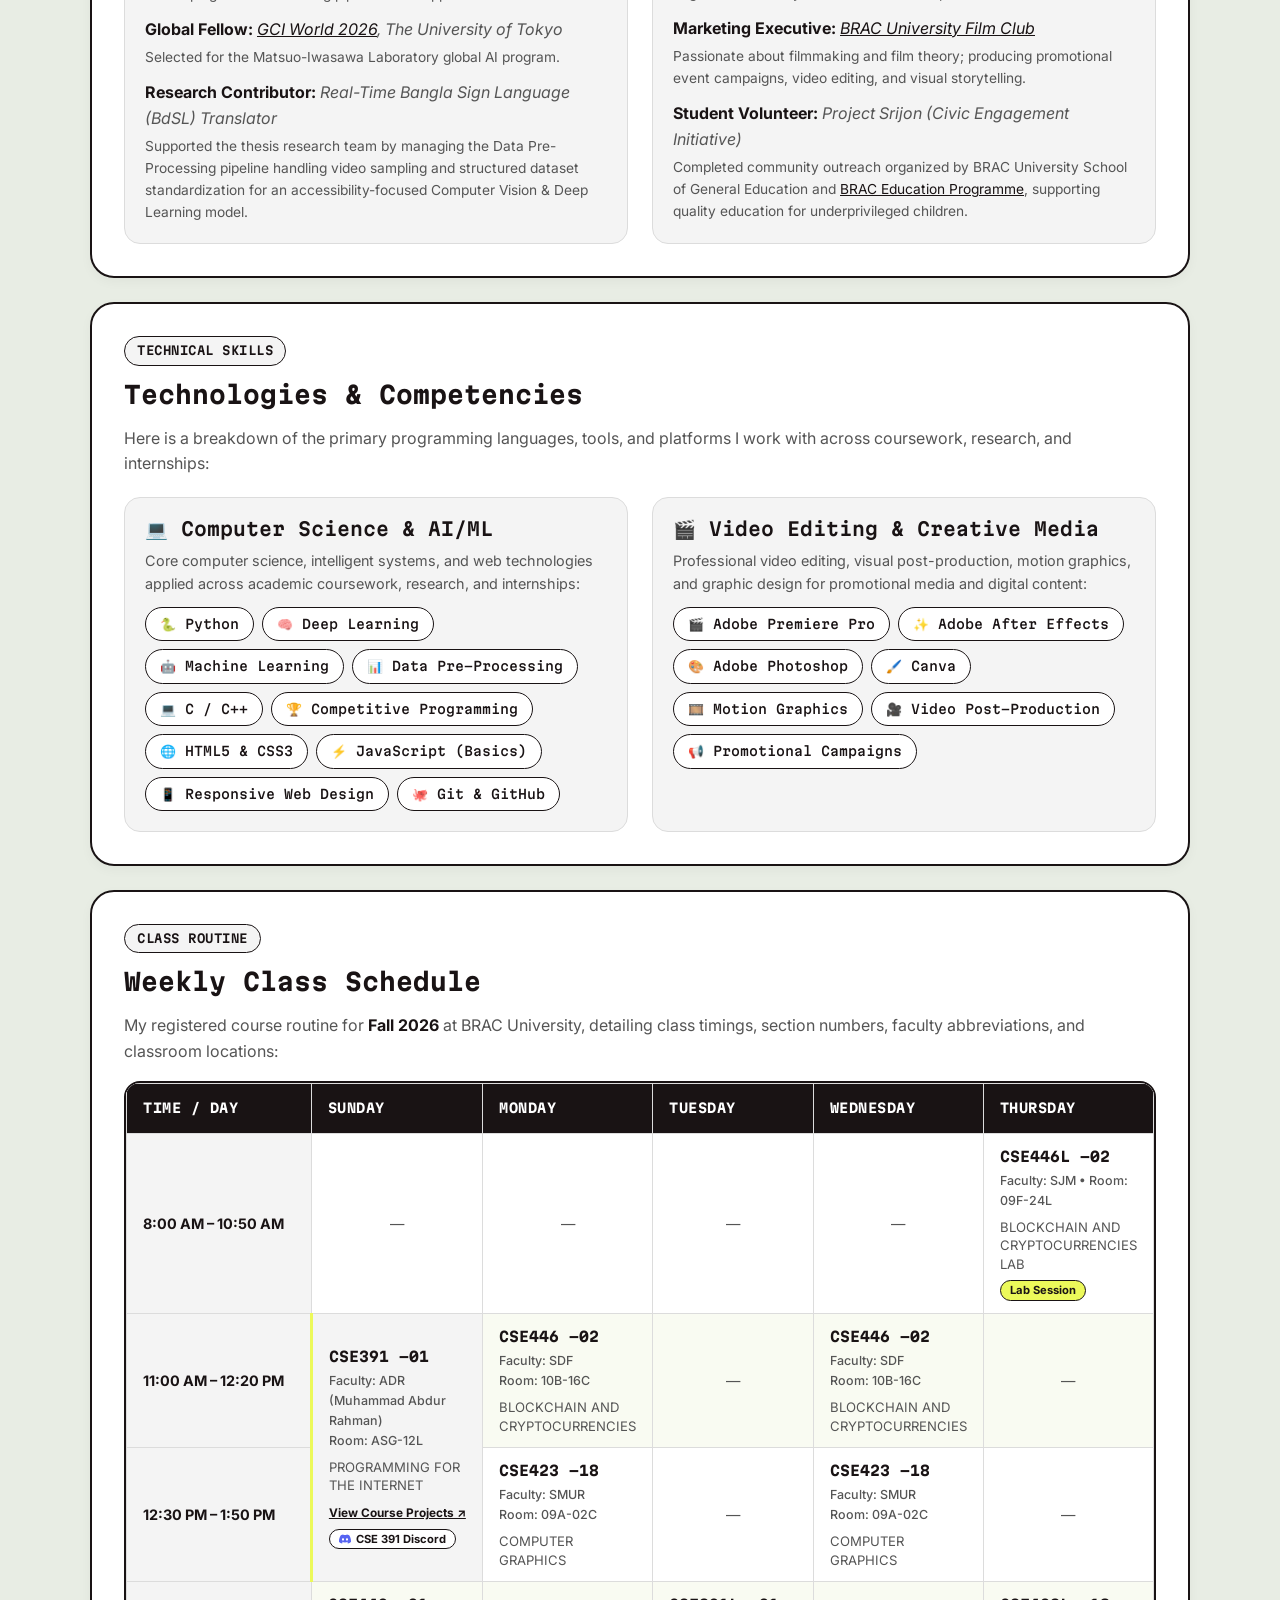
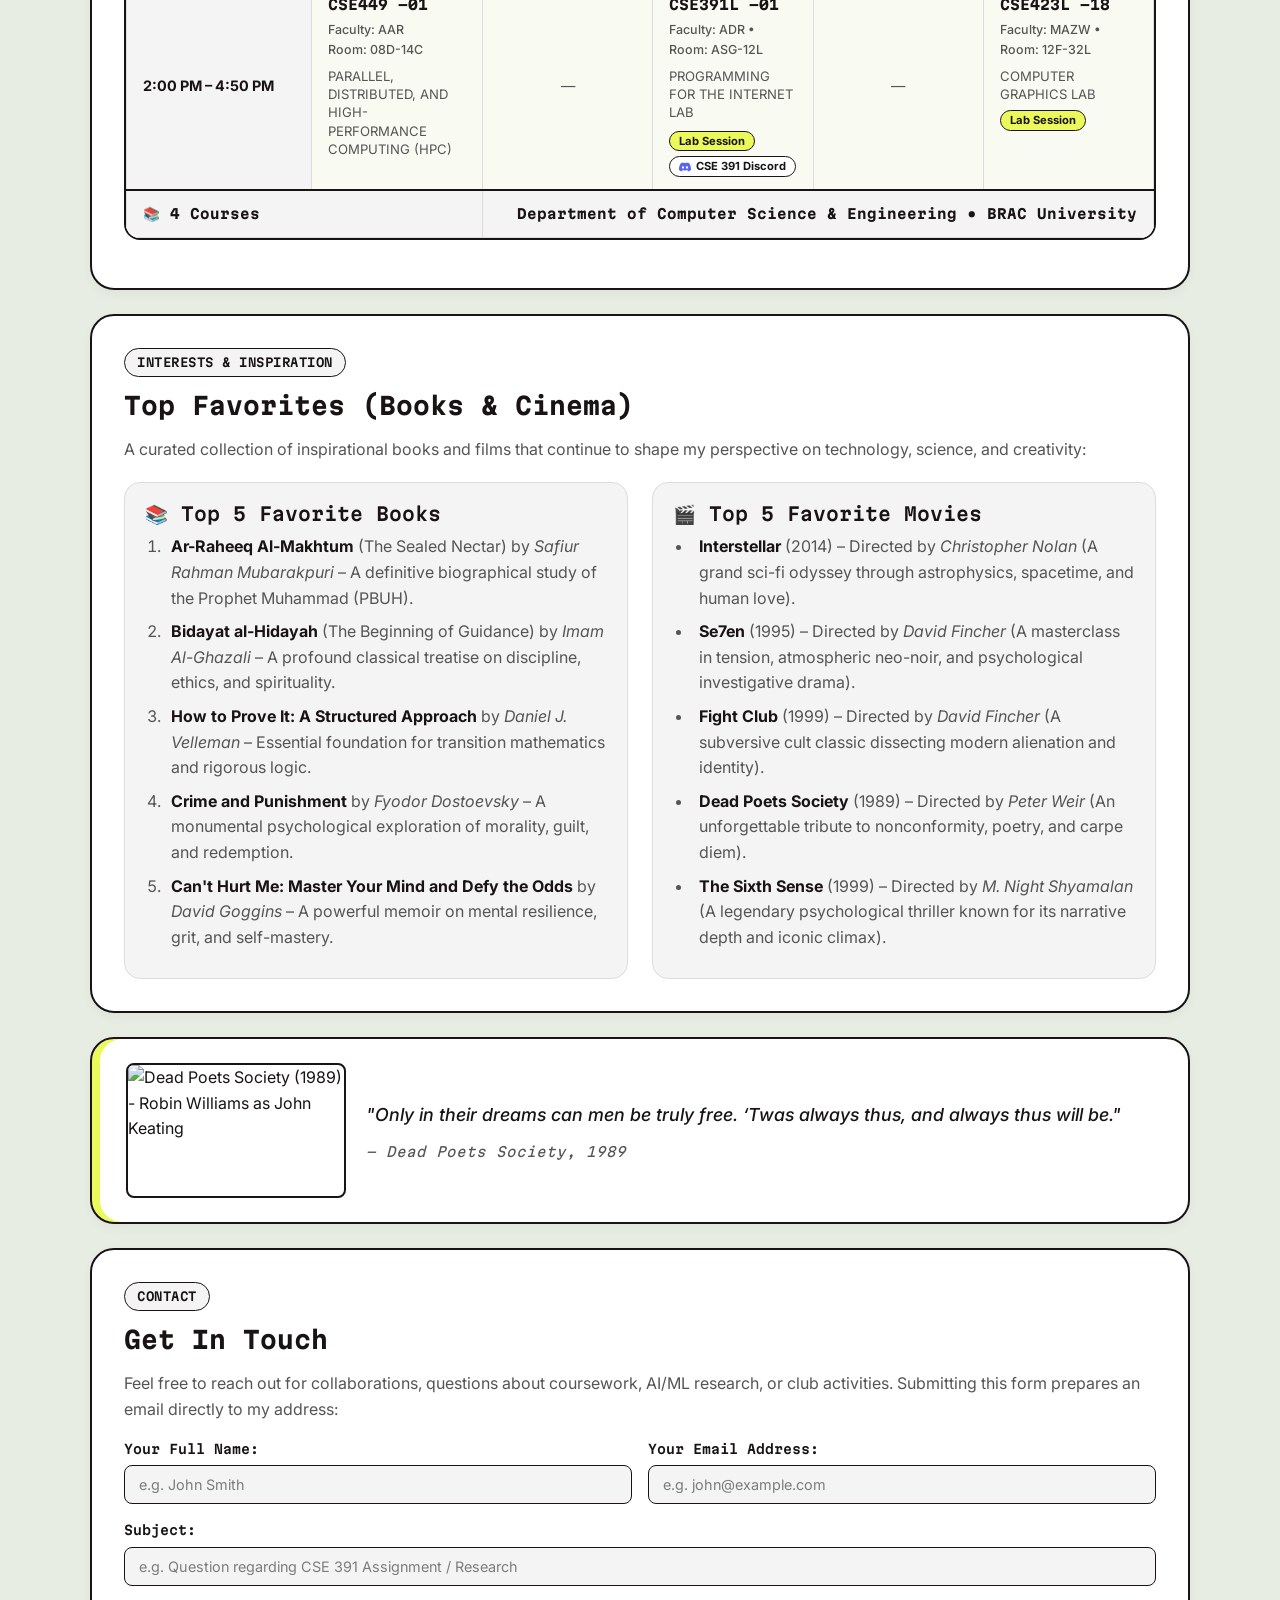
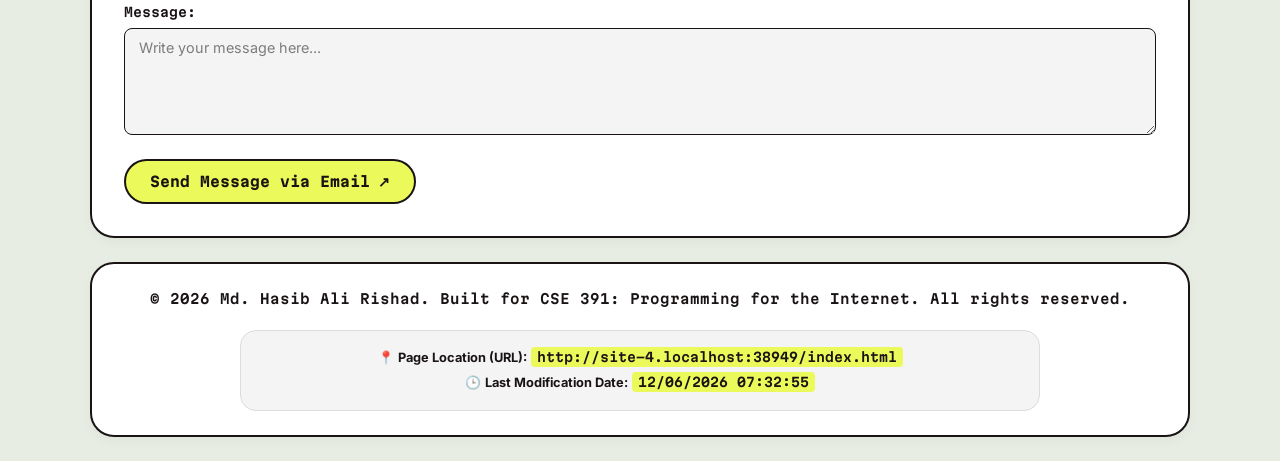
==== commit c52b6562: "Add Project Documentation and minor fixes." ====
--- a/index.html
+++ b/index.html
@@ -1,22 +1,22 @@
 <!DOCTYPE html>
 <html lang="en">
 <head>
-    <!-- Part 4: HTML5 Document Structure & Standard Meta Tags -->
+    <!-- 1. Document Metadata & Character Encoding -->
     <meta charset="UTF-8">
     <meta name="viewport" content="width=device-width, initial-scale=1.0">
     <meta name="description" content="CSE 391 Assignment 1 - Personal Homepage of Md. Hasib Ali Rishad">
     <meta name="author" content="Md. Hasib Ali Rishad">
-    <title>Md. Hasib Ali Rishad | CSE 391 Personal Homepage</title>
-
-    <!-- Favicon (Crisp Vector SVG + High-Res PNG Fallback) -->
+    <title>Hasib | CSE391 Homepage</title>
+
+    <!-- 2. Brand Favicons -->
     <link rel="icon" type="image/svg+xml" href="images/favicon.svg">
     <link rel="icon" type="image/png" sizes="64x64" href="images/favicon.png">
     <link rel="apple-touch-icon" href="images/favicon-256.png">
 
-    <!-- Part 3, Item 4: External CSS Stylesheet -->
+    <!-- 3. External Stylesheet -->
     <link rel="stylesheet" href="style.css">
 
-    <!-- Part 3, Item 4: Internal CSS (used sparingly for minor specific elements) -->
+    <!-- 4. Internal CSS (Used sparingly for minor highlight elements) -->
     <style>
         .internal-accent-badge {
             background-color: #ecf95a;
@@ -43,9 +43,8 @@
 </head>
 <body>
 
-    <!-- Bonus Challenge 2: Pure CSS Dark/Light Mode Toggle Checkbox -->
+    <!-- Pure CSS Dark/Light Mode State Checkbox + Immediate Theme Restore -->
     <input type="checkbox" id="theme-toggle" class="theme-toggle-input" aria-label="Toggle dark and light theme">
-    <!-- Immediate theme restoration to prevent flash of light theme on navigation -->
     <script>
         if (localStorage.getItem("site-theme") === "dark") {
             document.getElementById("theme-toggle").checked = true;
@@ -56,10 +55,10 @@
         <div class="page-wrapper">
 
             <!-- ==================================================================
-                 Header & Navigation (Part 1, Item 2 & Part 4)
+                 Section 1: Site Header & Main Navigation
                  ================================================================== -->
             <header class="site-header">
-                <!-- Pure CSS Mobile Menu Toggle Checkbox -->
+                <!-- Pure CSS Mobile Drawer State Checkbox -->
                 <input type="checkbox" id="nav-toggle" class="nav-toggle-input" aria-label="Toggle navigation menu">
 
                 <a href="index.html" class="brand-badge" title="Md. Hasib Ali Rishad Homepage">
@@ -67,7 +66,7 @@
                     <span class="brand-name">Md. Hasib Ali Rishad</span>
                 </a>
 
-                <!-- Part 1, Item 2: Various Types of Navigation (Anchor, Internal, External) -->
+                <!-- Anchor Links (In-Page) & Internal Subpage Link -->
                 <nav class="site-nav" aria-label="Main Navigation">
                     <a href="#about" class="nav-link active">About</a>
                     <a href="#education" class="nav-link">Education</a>
@@ -84,7 +83,7 @@
                     <a href="#contact" class="nav-link">Contact</a>
                 </nav>
 
-                <!-- Far-Right Actions: Lime-Green Dark Mode Pill + Mobile Hamburger -->
+                <!-- Far-Right Controls: Theme Pill Button & Mobile Hamburger -->
                 <div class="header-actions">
                     <label for="theme-toggle" class="theme-toggle-label" title="Toggle Dark and Light Mode">
                         <span class="toggle-text-dark">
@@ -109,7 +108,7 @@
                         </span>
                     </label>
 
-                    <label for="nav-toggle" class="nav-hamburger" aria-label="Toggle navigation menu" title="Menu">
+                    <label for="nav-toggle" class="nav-hamburger" title="Toggle navigation menu">
                         <span class="hamburger-bar"></span>
                         <span class="hamburger-bar"></span>
                         <span class="hamburger-bar"></span>
@@ -119,7 +118,7 @@
 
             <main>
                 <!-- ==================================================================
-                     Section 1: Personal Info & Hero Section (Part 1, Item 1, 3, 4)
+                     Section 2: Hero & Personal Information (#about)
                      ================================================================== -->
                 <section id="about" class="content-section">
                     <span class="section-pill">About Me</span>
@@ -131,21 +130,20 @@
                                 <span>BRAC University • Department of CSE</span>
                             </div>
 
-                            <!-- Part 1, Item 3: Name prominently displayed at the top -->
                             <h1 class="hero-title">Hello, I'm Md. Hasib Ali Rishad</h1>
                             <p class="hero-subtitle">
                                 Undergraduate CS Student | AI/ML &amp; Web Enthusiast
                             </p>
 
-                            <!-- Part 2, Item 4: Hyperlink embedded within a sentence -->
+                            <!-- Embedded internal hyperlink inside introductory paragraph -->
                             <p class="hero-bio">
                                 I am currently an undergraduate student majoring in Computer Science,
                                 passionate about AI/ML and eager to apply my technical skills to innovative problem solving.
-                                My active involvement in university clubs, research initiatives has helped me develop
-                                strong research abilities, attention to detail, and proficiency. This homepage serves as the central hub for my <a href="projects.html" style="text-decoration: underline; font-weight: 600;">course projects</a> in <em>CSE 391: Programming for the Internet</em>.
-                            </p>
-
-                            <!-- Personal Information Details -->
+                                My active involvement in university clubs and research initiatives has helped me develop
+                                strong research abilities, attention to detail, and technical proficiency. This homepage serves as the central hub for my <a href="projects.html">course projects</a> in <em>CSE 391: Programming for the Internet</em>.
+                            </p>
+
+                            <!-- Personal Information Summary Grid -->
                             <div class="info-badges-grid">
                                 <div class="info-item">
                                     <span class="info-label">Full Name</span>
@@ -165,7 +163,7 @@
                                 </div>
                             </div>
 
-                            <!-- Part 3, Item 4: Inline CSS used sparingly for minor element -->
+                            <!-- Inline CSS used sparingly for minor callout spacing -->
                             <div class="internal-callout-note">
                                 <span class="internal-accent-badge">Academic Highlight</span>
                                 <strong style="margin-left: 6px; color: var(--text-primary);">
@@ -178,38 +176,37 @@
                             </div>
                         </div>
 
-                        <!-- Part 1, Item 3 & Part 3, Item 1: Local Image of Student -->
+                        <!-- Locally Stored Portrait Photo & Categorized Social/Coding Links -->
                         <div class="hero-photo-wrapper">
                             <div class="photo-card">
                                 <img src="images/hasib.jpg" alt="Md. Hasib Ali Rishad - Personal Portrait Photo" class="profile-img" width="300" height="472">
                                 <p class="photo-caption">Md. Hasib Ali Rishad</p>
                             </div>
 
-                            <!-- Social Profiles as Badges with Icons below Image Container -->
                             <div class="profile-social-links">
                                 <a href="https://www.facebook.com/hasib.ali.rishad007/" target="_blank" rel="noopener noreferrer" class="social-pill-link" title="Facebook Profile">
-                                    <svg width="13" height="13" viewBox="0 0 24 24" fill="currentColor">
+                                    <svg width="13" height="13" viewBox="0 0 24 24" fill="currentColor" aria-hidden="true">
                                         <path d="M24 12.073c0-6.627-5.373-12-12-12s-12 5.373-12 12c0 5.99 4.388 10.954 10.125 11.854v-8.385H7.078v-3.47h3.047V9.43c0-3.007 1.792-4.669 4.533-4.669 1.312 0 2.686.235 2.686.235v2.953H15.83c-1.491 0-1.956.925-1.956 1.874v2.25h3.328l-.532 3.47h-2.796v8.385C19.612 23.027 24 18.062 24 12.073z"/>
                                     </svg>
                                     <span>Facebook</span>
                                 </a>
 
                                 <a href="https://www.linkedin.com/in/hasib-ali-rishad/" target="_blank" rel="noopener noreferrer" class="social-pill-link" title="LinkedIn Profile">
-                                    <svg width="13" height="13" viewBox="0 0 24 24" fill="currentColor">
+                                    <svg width="13" height="13" viewBox="0 0 24 24" fill="currentColor" aria-hidden="true">
                                         <path d="M19 0h-14c-2.761 0-5 2.239-5 5v14c0 2.761 2.239 5 5 5h14c2.762 0 5-2.239 5-5v-14c0-2.761-2.238-5-5-5zm-11 19h-3v-11h3v11zm-1.5-12.268c-.966 0-1.75-.79-1.75-1.764s.784-1.764 1.75-1.764 1.75.79 1.75 1.764-.783 1.764-1.75 1.764zm13.5 12.268h-3v-5.604c0-3.368-4-3.113-4 0v5.604h-3v-11h3v1.765c1.396-2.586 7-2.777 7 2.476v6.759z"/>
                                     </svg>
                                     <span>LinkedIn</span>
                                 </a>
 
                                 <a href="https://github.com/HASIB-ALI-RISHAD" target="_blank" rel="noopener noreferrer" class="social-pill-link" title="GitHub Profile">
-                                    <svg width="13" height="13" viewBox="0 0 24 24" fill="currentColor">
+                                    <svg width="13" height="13" viewBox="0 0 24 24" fill="currentColor" aria-hidden="true">
                                         <path d="M12 0C5.37 0 0 5.37 0 12c0 5.31 3.435 9.795 8.205 11.385.6.105.825-.255.825-.57 0-.285-.015-1.23-.015-2.235-3.015.555-3.795-.735-4.035-1.41-.135-.345-.72-1.41-1.23-1.695-.42-.225-1.02-.78-.015-.795.945-.015 1.62.87 1.845 1.23 1.08 1.815 2.805 1.305 3.495.99.105-.78.42-1.305.765-1.605-2.67-.3-5.46-1.335-5.46-5.925 0-1.305.465-2.385 1.23-3.225-.12-.3-.54-1.53.12-3.18 0 0 1.005-.315 3.3 1.23.96-.27 1.98-.405 3-.405s2.04.135 3 .405c2.295-1.56 3.3-1.23 3.3-1.23.66 1.65.24 2.88.12 3.18.765.84 1.23 1.905 1.23 3.225 0 4.605-2.805 5.625-5.475 5.925.435.375.81 1.095.81 2.22 0 1.605-.015 2.895-.015 3.3 0 .315.225.69.825.57A12.02 12.02 0 0024 12c0-6.63-5.37-12-12-12z"/>
                                     </svg>
                                     <span>GitHub</span>
                                 </a>
 
                                 <a href="https://codeforces.com/profile/hasib_ali_rishad" target="_blank" rel="noopener noreferrer" class="social-pill-link" title="Codeforces Profile">
-                                    <svg width="13" height="13" viewBox="0 0 24 24" fill="currentColor">
+                                    <svg width="13" height="13" viewBox="0 0 24 24" fill="currentColor" aria-hidden="true">
                                         <path d="M4.5 7.5a1.5 1.5 0 0 1 1.5 1.5v9a1.5 1.5 0 0 1-3 0V9a1.5 1.5 0 0 1 1.5-1.5zm7.5-4.5a1.5 1.5 0 0 1 1.5 1.5v13.5a1.5 1.5 0 0 1-3 0V4.5A1.5 1.5 0 0 1 12 3zm7.5 7.5a1.5 1.5 0 0 1 1.5 1.5v6a1.5 1.5 0 0 1-3 0v-6a1.5 1.5 0 0 1 1.5-1.5z"/>
                                     </svg>
                                     <span>Codeforces</span>
@@ -220,27 +217,26 @@
                 </section>
 
                 <!-- ==================================================================
-                     Section 2: Education & Background (Part 1, Item 4)
-                     Updated from LinkedIn Profile
+                     Section 3: Education, Experience & Extracurricular Leadership (#education)
                      ================================================================== -->
                 <section id="education" class="content-section">
                     <span class="section-pill">Education &amp; Background</span>
                     <h2>Academic Journey &amp; Qualifications</h2>
                     <p>
-                        A summary of my ongoing undergraduate studies at BRAC University and foundation schooling in Science:
+                        A summary of my ongoing undergraduate studies at BRAC University, foundation schooling in Science, and categorized research, sports, creative, and civic activities:
                     </p>
 
                     <div class="two-col-grid">
-                        <!-- Education Card 1: University -->
+                        <!-- Academic Card 1: University -->
                         <div class="feature-card">
                             <h3>Undergraduate Degree</h3>
-                            <p style="font-size: 1.05rem; font-weight: 700; color: var(--text-primary); margin-bottom: 4px;">
+                            <p class="card-degree-title">
                                 Bachelor of Science (B.Sc.) in Computer Science &amp; Engineering
                             </p>
-                            <p style="margin-bottom: 8px;">
+                            <p class="card-meta-line">
                                 <strong>Institution:</strong> <a href="https://www.bracu.ac.bd" target="_blank" rel="noopener noreferrer">BRAC University</a>
                             </p>
-                            <p style="margin-bottom: 8px;">
+                            <p class="card-meta-line">
                                 <strong>Duration:</strong> Jan 2023 – Present
                             </p>
                             <p>
@@ -248,19 +244,19 @@
                             </p>
                         </div>
 
-                        <!-- Education Card 2: High School / College -->
+                        <!-- Academic Card 2: School & College -->
                         <div class="feature-card">
                             <h3>Secondary &amp; Higher Secondary Education</h3>
-                            <p style="font-size: 1.05rem; font-weight: 700; color: var(--text-primary); margin-bottom: 4px;">
+                            <p class="card-degree-title">
                                 JSC, SSC &amp; HSC (Science)
                             </p>
-                            <p style="margin-bottom: 8px;">
+                            <p class="card-meta-line">
                                 <strong>Institution:</strong> <a href="https://www.mmsc.edu.bd/" target="_blank" rel="noopener noreferrer">Govt. Mohammadpur Model School and College</a>
                             </p>
-                            <p style="margin-bottom: 8px;">
+                            <p class="card-meta-line">
                                 <strong>Duration:</strong> Jan 2016 – Jun 2021
                             </p>
-                            <p style="margin-bottom: 8px;">
+                            <p class="card-meta-line">
                                 <strong>Result:</strong> GPA 5.00 / 5.00
                             </p>
                             <p>
@@ -270,60 +266,60 @@
                         </div>
                     </div>
 
-                    <!-- Co-Curricular & Research Experience Highlights -->
-                    <div class="two-col-grid" style="margin-top: 20px;">
+                    <!-- Categorized Experience, Sports, Creative Hobbies & Extracurricular Links -->
+                    <div class="two-col-grid two-col-grid-spaced">
                         <div class="feature-card">
                             <h3>💼 Professional &amp; Research Experience</h3>
-                            <p style="margin-bottom: 4px;">
-                                <strong>ML Engineering Intern</strong> — <em><a href="https://flyrank.ai/" target="_blank" rel="noopener noreferrer">FlyRank AI</a></em> (Jul 2026 – Present, Remote)
-                            </p>
-                            <p style="font-size: 0.86rem; margin-bottom: 12px; color: var(--text-muted);">
+                            <p class="exp-role-line">
+                                <strong>ML Engineering Intern:</strong> <em><a href="https://flyrank.ai/" target="_blank" rel="noopener noreferrer">FlyRank AI</a></em> (Jul 2026 – Present, Remote)
+                            </p>
+                            <p class="exp-role-desc">
                                 Developing machine learning pipelines and applied AI solutions.
                             </p>
 
-                            <p style="margin-bottom: 4px;">
-                                <strong>Global Fellow</strong> — <em><a href="https://weblab.t.u-tokyo.ac.jp/en/lecture/gci/" target="_blank" rel="noopener noreferrer">GCI World 2026</a>, The University of Tokyo</em>
-                            </p>
-                            <p style="font-size: 0.86rem; margin-bottom: 12px; color: var(--text-muted);">
+                            <p class="exp-role-line">
+                                <strong>Global Fellow:</strong> <em><a href="https://weblab.t.u-tokyo.ac.jp/en/lecture/gci/" target="_blank" rel="noopener noreferrer">GCI World 2026</a>, The University of Tokyo</em>
+                            </p>
+                            <p class="exp-role-desc">
                                 Selected for the Matsuo-Iwasawa Laboratory global AI program.
                             </p>
 
-                            <p style="margin-bottom: 4px;">
-                                <strong>Research Contributor</strong> — <em>Real-Time Bangla Sign Language (BdSL) Translator</em>
-                            </p>
-                            <p style="font-size: 0.86rem; margin: 0; color: var(--text-muted);">
-                                Supported the thesis research team by managing the Data Pre-Processing pipeline handling video sampling and structured dataset standardization for an accessibility focused Computer Vision &amp; Deep Learning model.
+                            <p class="exp-role-line">
+                                <strong>Research Contributor:</strong> <em>Real-Time Bangla Sign Language (BdSL) Translator</em>
+                            </p>
+                            <p class="exp-role-desc">
+                                Supported the thesis research team by managing the Data Pre-Processing pipeline handling video sampling and structured dataset standardization for an accessibility-focused Computer Vision &amp; Deep Learning model.
                             </p>
                         </div>
 
                         <div class="feature-card">
                             <h3>🤝 Leadership &amp; Civic Engagement</h3>
-                            <p style="margin-bottom: 4px;">
-                                <strong>Creative &amp; Development Secretary</strong> — <em>Football Club Of BRAC University</em>
-                            </p>
-                            <p style="font-size: 0.86rem; margin-bottom: 12px; color: var(--text-muted);">
+                            <p class="exp-role-line">
+                                <strong>Creative &amp; Development Secretary:</strong> <em><a href="https://www.facebook.com/official.fcbu11" target="_blank" rel="noopener noreferrer">Football Club of BRAC University</a></em>
+                            </p>
+                            <p class="exp-role-desc">
                                 Former Team Captain (Spring 2023 Semester) &amp; Director of Field Logistics (over 2+ years of club leadership).
                             </p>
 
-                            <p style="margin-bottom: 4px;">
-                                <strong>Marketing Executive</strong> — <em>BRAC University Film Club</em>
-                            </p>
-                            <p style="font-size: 0.86rem; margin-bottom: 12px; color: var(--text-muted);">
+                            <p class="exp-role-line">
+                                <strong>Marketing Executive:</strong> <em><a href="https://www.facebook.com/BRACUFC" target="_blank" rel="noopener noreferrer">BRAC University Film Club</a></em>
+                            </p>
+                            <p class="exp-role-desc">
                                 Passionate about filmmaking and film theory; producing promotional event campaigns, video editing, and visual storytelling.
                             </p>
 
-                            <p style="margin-bottom: 4px;">
-                                <strong>Student Volunteer</strong> — <em>Project Srijon (Civic Engagement Initiative)</em>
-                            </p>
-                            <p style="font-size: 0.86rem; margin: 0; color: var(--text-muted);">
-                                Completed community outreach organized by BRAC University School of General Education and BRAC Education Programme, supporting quality education for underprivileged children.
+                            <p class="exp-role-line">
+                                <strong>Student Volunteer:</strong> <em>Project Srijon (Civic Engagement Initiative)</em>
+                            </p>
+                            <p class="exp-role-desc">
+                                Completed community outreach organized by BRAC University School of General Education and <a href="https://www.brac.net/program/education/" target="_blank" rel="noopener noreferrer">BRAC Education Programme</a>, supporting quality education for underprivileged children.
                             </p>
                         </div>
                     </div>
                 </section>
 
                 <!-- ==================================================================
-                     Section 3: Technical Skills (Part 1, Item 4)
+                     Section 4: Technical & Creative Skills (#skills)
                      ================================================================== -->
                 <section id="skills" class="content-section">
                     <span class="section-pill">Technical Skills</span>
@@ -332,11 +328,11 @@
                         Here is a breakdown of the primary programming languages, tools, and platforms I work with across coursework, research, and internships:
                     </p>
 
-                    <div class="two-col-grid" style="margin-top: 16px;">
-                        <!-- Container 1: CS & AI/ML Skills -->
+                    <div class="two-col-grid two-col-grid-spaced">
+                        <!-- Skill Group 1: CS & AI/ML -->
                         <div class="feature-card">
                             <h3>💻 Computer Science &amp; AI/ML</h3>
-                            <p style="font-size: 0.9rem; margin-bottom: 12px;">
+                            <p class="card-intro-copy">
                                 Core computer science, intelligent systems, and web technologies applied across academic coursework, research, and internships:
                             </p>
                             <div class="skills-container">
@@ -353,10 +349,10 @@
                             </div>
                         </div>
 
-                        <!-- Container 2: Video Editing & Creative Media -->
+                        <!-- Skill Group 2: Video Editing & Creative Media -->
                         <div class="feature-card">
                             <h3>🎬 Video Editing &amp; Creative Media</h3>
-                            <p style="font-size: 0.9rem; margin-bottom: 12px;">
+                            <p class="card-intro-copy">
                                 Professional video editing, visual post-production, motion graphics, and graphic design for promotional media and digital content:
                             </p>
                             <div class="skills-container">
@@ -373,12 +369,8 @@
                 </section>
 
                 <!-- ==================================================================
-                     Section 4: Class Schedule & Routine Table (Part 3, Item 2 & 3)
-                     Requirements:
-                     - Properly structured table (thead, tbody, tfoot, tr, th, td)
-                     - Multi-line content in rows (course code, room, faculty, description)
-                     - Row merging (rowspan) & Column merging (colspan)
-                     - CSS hover effects, striped rows, borders, fully responsive
+                     Section 5: Weekly Class Schedule Table (#schedule)
+                     Includes multi-line cells, rowspan, colspan, stripes, hover & scroll
                      ================================================================== -->
                 <section id="schedule" class="content-section">
                     <span class="section-pill">Class Routine</span>
@@ -387,7 +379,6 @@
                         My registered course routine for <strong>Fall 2026</strong> at BRAC University, detailing class timings, section numbers, faculty abbreviations, and classroom locations:
                     </p>
 
-                    <!-- Part 3, Item 3: Responsive Table Wrapper -->
                     <div class="table-responsive">
                         <table class="custom-table" aria-label="Md. Hasib Ali Rishad Weekly Class Schedule for Fall 2026">
                             <thead>
@@ -401,15 +392,13 @@
                                 </tr>
                             </thead>
                             <tbody>
-                                <!-- Row 1: 8:00 AM - 10:50 AM -->
+                                <!-- Period 1: 8:00 AM – 10:50 AM -->
                                 <tr>
-                                    <td style="font-weight: 700; background-color: var(--card-subtle); vertical-align: middle;">
-                                        8:00 AM – 10:50 AM
-                                    </td>
-                                    <td style="text-align: center; color: var(--text-muted);">—</td>
-                                    <td style="text-align: center; color: var(--text-muted);">—</td>
-                                    <td style="text-align: center; color: var(--text-muted);">—</td>
-                                    <td style="text-align: center; color: var(--text-muted);">—</td>
+                                    <td class="time-slot-cell">8:00 AM – 10:50 AM</td>
+                                    <td class="empty-slot-cell">—</td>
+                                    <td class="empty-slot-cell">—</td>
+                                    <td class="empty-slot-cell">—</td>
+                                    <td class="empty-slot-cell">—</td>
                                     <td>
                                         <div class="schedule-item">
                                             <span class="schedule-code">CSE446L -02</span>
@@ -420,25 +409,24 @@
                                     </td>
                                 </tr>
 
-                                <!-- Row 2: 11:00 AM - 12:20 PM -->
+                                <!-- Period 2: 11:00 AM – 12:20 PM -->
                                 <tr>
-                                    <td style="font-weight: 700; background-color: var(--card-subtle); vertical-align: middle;">
-                                        11:00 AM – 12:20 PM
-                                    </td>
-                                    <!-- Sunday CSE391 spans both mid-day periods (11:00 AM - 1:50 PM) via rowspan="2" -->
-                                    <td rowspan="2" style="vertical-align: middle; border-left: 3px solid var(--accent-lime); background-color: var(--card-subtle);">
+                                    <td class="time-slot-cell">11:00 AM – 12:20 PM</td>
+                                    <!-- Row merging (rowspan="2") across both Sunday midday periods -->
+                                    <td rowspan="2" class="featured-slot-cell">
                                         <div class="schedule-item">
                                             <span class="schedule-code">CSE391 -01</span>
-                                            <span class="schedule-meta" title="Muhammad Abdur Rahman • abdur.rahman@bracu.ac.bd">Faculty: ADR (Muhammad Abdur Rahman) <br> Room: ASG-12L</span>
-                                            <p class="table-desc">
-                                                PROGRAMMING FOR THE INTERNET
-                                            </p>
-                                            <div style="display: flex; flex-direction: column; gap: 3px; margin-top: 4px;">
-                                                <a href="projects.html" style="font-family: var(--font-heading); font-size: 0.72rem; text-decoration: underline; font-weight: 600; color: var(--link-color);">
+                                            <span class="schedule-meta" title="Muhammad Abdur Rahman • abdur.rahman@bracu.ac.bd">Faculty: ADR (Muhammad Abdur Rahman)<br>Room: ASG-12L</span>
+                                            <p class="table-desc">PROGRAMMING FOR THE INTERNET</p>
+                                            <div class="schedule-links-stack">
+                                                <a href="projects.html" class="schedule-inline-link">
                                                     View Course Projects ↗
                                                 </a>
-                                                <a href="https://discord.com/channels/@me" target="_blank" rel="noopener noreferrer" style="font-family: var(--font-heading); font-size: 0.72rem; text-decoration: underline; font-weight: 600; color: var(--link-color);">
-                                                    CSE 391 Discord ↗
+                                                <a href="https://discord.gg/XfFEww3kM" target="_blank" rel="noopener noreferrer" class="discord-schedule-link" title="Join Official CSE 391 Discord Server">
+                                                    <svg width="12" height="12" viewBox="0 0 24 24" fill="currentColor" aria-hidden="true">
+                                                        <path d="M20.317 4.37a19.791 19.791 0 0 0-4.885-1.515.074.074 0 0 0-.079.037c-.21.375-.444.864-.608 1.25a18.27 18.27 0 0 0-5.487 0 12.64 12.64 0 0 0-.617-1.25.077.077 0 0 0-.079-.037A19.736 19.736 0 0 0 3.677 4.37a.07.07 0 0 0-.032.027C.533 9.046-.32 13.58.099 18.057a.082.082 0 0 0 .031.057 19.9 19.9 0 0 0 5.993 3.03.078.078 0 0 0 .084-.028c.462-.63.874-1.295 1.226-1.994a.076.076 0 0 0-.041-.106 13.107 13.107 0 0 1-1.872-.892.077.077 0 0 1-.008-.128 10.2 10.2 0 0 0 .372-.292.074.074 0 0 1 .077-.01c3.928 1.793 8.18 1.793 12.062 0a.074.074 0 0 1 .078.01c.12.098.246.198.373.292a.077.077 0 0 1-.006.127 12.299 12.299 0 0 1-1.873.892.077.077 0 0 0-.041.107c.36.698.772 1.362 1.225 1.993a.076.076 0 0 0 .084.028 19.839 19.839 0 0 0 6.002-3.03.077.077 0 0 0 .032-.054c.5-5.177-.838-9.674-3.549-13.66a.061.061 0 0 0-.031-.028zM8.02 15.33c-1.183 0-2.157-1.085-2.157-2.419 0-1.333.956-2.419 2.157-2.419 1.21 0 2.176 1.096 2.157 2.42 0 1.333-.956 2.418-2.157 2.418zm7.975 0c-1.183 0-2.157-1.085-2.157-2.419 0-1.333.955-2.419 2.157-2.419 1.21 0 2.176 1.096 2.157 2.42 0 1.333-.946 2.418-2.157 2.418z"/>
+                                                    </svg>
+                                                    <span>CSE 391 Discord</span>
                                                 </a>
                                             </div>
                                         </div>
@@ -446,71 +434,70 @@
                                     <td>
                                         <div class="schedule-item">
                                             <span class="schedule-code">CSE446 -02</span>
-                                            <span class="schedule-meta">Faculty: SDF <br> Room: 10B-16C</span>
+                                            <span class="schedule-meta">Faculty: SDF<br>Room: 10B-16C</span>
                                             <p class="table-desc">BLOCKCHAIN AND CRYPTOCURRENCIES</p>
                                         </div>
                                     </td>
-                                    <td style="text-align: center; color: var(--text-muted);">—</td>
+                                    <td class="empty-slot-cell">—</td>
                                     <td>
                                         <div class="schedule-item">
                                             <span class="schedule-code">CSE446 -02</span>
-                                            <span class="schedule-meta">Faculty: SDF <br> Room: 10B-16C</span>
+                                            <span class="schedule-meta">Faculty: SDF<br>Room: 10B-16C</span>
                                             <p class="table-desc">BLOCKCHAIN AND CRYPTOCURRENCIES</p>
                                         </div>
                                     </td>
-                                    <td style="text-align: center; color: var(--text-muted);">—</td>
+                                    <td class="empty-slot-cell">—</td>
                                 </tr>
 
-                                <!-- Row 3: 12:30 PM - 1:50 PM -->
+                                <!-- Period 3: 12:30 PM – 1:50 PM (Sunday spanned by CSE391 above) -->
                                 <tr>
-                                    <td style="font-weight: 700; background-color: var(--card-subtle); vertical-align: middle;">
-                                        12:30 PM – 1:50 PM
-                                    </td>
-                                    <!-- Sunday slot is spanned by the 11:00-1:50 CSE391 cell above -->
+                                    <td class="time-slot-cell">12:30 PM – 1:50 PM</td>
                                     <td>
                                         <div class="schedule-item">
                                             <span class="schedule-code">CSE423 -18</span>
-                                            <span class="schedule-meta">Faculty: SMUR <br> Room: 09A-02C</span>
+                                            <span class="schedule-meta">Faculty: SMUR<br>Room: 09A-02C</span>
                                             <p class="table-desc">COMPUTER GRAPHICS</p>
                                         </div>
                                     </td>
-                                    <td style="text-align: center; color: var(--text-muted);">—</td>
+                                    <td class="empty-slot-cell">—</td>
                                     <td>
                                         <div class="schedule-item">
                                             <span class="schedule-code">CSE423 -18</span>
-                                            <span class="schedule-meta">Faculty: SMUR <br> Room: 09A-02C</span>
+                                            <span class="schedule-meta">Faculty: SMUR<br>Room: 09A-02C</span>
                                             <p class="table-desc">COMPUTER GRAPHICS</p>
                                         </div>
                                     </td>
-                                    <td style="text-align: center; color: var(--text-muted);">—</td>
+                                    <td class="empty-slot-cell">—</td>
                                 </tr>
-                                <!-- Row 4: 2:00 PM - 4:50 PM -->
+
+                                <!-- Period 4: 2:00 PM – 4:50 PM -->
                                 <tr>
-                                    <td style="font-weight: 700; background-color: var(--card-subtle); vertical-align: middle;">
-                                        2:00 PM – 4:50 PM
-                                    </td>
+                                    <td class="time-slot-cell">2:00 PM – 4:50 PM</td>
                                     <td>
                                         <div class="schedule-item">
                                             <span class="schedule-code">CSE449 -01</span>
-                                            <span class="schedule-meta">Faculty: AAR <br> Room: 08D-14C</span>
+                                            <span class="schedule-meta">Faculty: AAR<br>Room: 08D-14C</span>
                                             <p class="table-desc">PARALLEL, DISTRIBUTED, AND HIGH-PERFORMANCE COMPUTING (HPC)</p>
                                         </div>
                                     </td>
-                                    <td style="text-align: center; color: var(--text-muted);">—</td>
+                                    <td class="empty-slot-cell">—</td>
                                     <td>
                                         <div class="schedule-item">
                                             <span class="schedule-code">CSE391L -01</span>
                                             <span class="schedule-meta">Faculty: ADR • Room: ASG-12L</span>
                                             <p class="table-desc">PROGRAMMING FOR THE INTERNET LAB</p>
-                                            <div style="display: flex; gap: 6px; flex-wrap: wrap; align-items: center; margin-top: 4px;">
+                                            <div class="schedule-links-row">
                                                 <span class="schedule-badge">Lab Session</span>
-                                                <a href="https://discord.com/channels/@me" target="_blank" rel="noopener noreferrer" style="font-family: var(--font-heading); font-size: 0.72rem; text-decoration: underline; font-weight: 600;">
-                                                    CSE 391 Discord ↗
+                                                <a href="https://discord.gg/XfFEww3kM" target="_blank" rel="noopener noreferrer" class="discord-schedule-link" title="Join Official CSE 391 Discord Server">
+                                                    <svg width="12" height="12" viewBox="0 0 24 24" fill="currentColor" aria-hidden="true">
+                                                        <path d="M20.317 4.37a19.791 19.791 0 0 0-4.885-1.515.074.074 0 0 0-.079.037c-.21.375-.444.864-.608 1.25a18.27 18.27 0 0 0-5.487 0 12.64 12.64 0 0 0-.617-1.25.077.077 0 0 0-.079-.037A19.736 19.736 0 0 0 3.677 4.37a.07.07 0 0 0-.032.027C.533 9.046-.32 13.58.099 18.057a.082.082 0 0 0 .031.057 19.9 19.9 0 0 0 5.993 3.03.078.078 0 0 0 .084-.028c.462-.63.874-1.295 1.226-1.994a.076.076 0 0 0-.041-.106 13.107 13.107 0 0 1-1.872-.892.077.077 0 0 1-.008-.128 10.2 10.2 0 0 0 .372-.292.074.074 0 0 1 .077-.01c3.928 1.793 8.18 1.793 12.062 0a.074.074 0 0 1 .078.01c.12.098.246.198.373.292a.077.077 0 0 1-.006.127 12.299 12.299 0 0 1-1.873.892.077.077 0 0 0-.041.107c.36.698.772 1.362 1.225 1.993a.076.076 0 0 0 .084.028 19.839 19.839 0 0 0 6.002-3.03.077.077 0 0 0 .032-.054c.5-5.177-.838-9.674-3.549-13.66a.061.061 0 0 0-.031-.028zM8.02 15.33c-1.183 0-2.157-1.085-2.157-2.419 0-1.333.956-2.419 2.157-2.419 1.21 0 2.176 1.096 2.157 2.42 0 1.333-.956 2.418-2.157 2.418zm7.975 0c-1.183 0-2.157-1.085-2.157-2.419 0-1.333.955-2.419 2.157-2.419 1.21 0 2.176 1.096 2.157 2.42 0 1.333-.946 2.418-2.157 2.418z"/>
+                                                    </svg>
+                                                    <span>CSE 391 Discord</span>
                                                 </a>
                                             </div>
                                         </div>
                                     </td>
-                                    <td style="text-align: center; color: var(--text-muted);">—</td>
+                                    <td class="empty-slot-cell">—</td>
                                     <td>
                                         <div class="schedule-item">
                                             <span class="schedule-code">CSE423L -18</span>
@@ -522,7 +509,7 @@
                                 </tr>
                             </tbody>
                             <tfoot>
-                                <!-- Colspan demonstration in table footer -->
+                                <!-- Column merging (colspan="2" and colspan="4") in summary footer -->
                                 <tr>
                                     <td colspan="2" style="font-weight: 700;">
                                         📚 4 Courses
@@ -537,10 +524,7 @@
                 </section>
 
                 <!-- ==================================================================
-                     Section 5: Lists & Favorites (Part 2, Item 3)
-                     Requirements:
-                     - At least one list (e.g. top favorite movies, books, or albums)
-                     - Text formatting: bold, italics, color variations
+                     Section 6: Top Favorites — Books & Cinema Lists (#favorites)
                      ================================================================== -->
                 <section id="favorites" class="content-section">
                     <span class="section-pill">Interests &amp; Inspiration</span>
@@ -549,8 +533,8 @@
                         A curated collection of inspirational books and films that continue to shape my perspective on technology, science, and creativity:
                     </p>
 
-                    <div class="two-col-grid" style="margin-top: 16px;">
-                        <!-- List 1: Favorite Books (Ordered List) -->
+                    <div class="two-col-grid two-col-grid-spaced">
+                        <!-- Ordered List (<ol>): Favorite Books -->
                         <div class="feature-card">
                             <h3>📚 Top 5 Favorite Books</h3>
                             <ol class="styled-list">
@@ -572,7 +556,7 @@
                             </ol>
                         </div>
 
-                        <!-- List 2: Favorite Movies (Unordered List) -->
+                        <!-- Unordered List (<ul>): Favorite Movies -->
                         <div class="feature-card">
                             <h3>🎬 Top 5 Favorite Movies</h3>
                             <ul class="styled-list">
@@ -596,12 +580,14 @@
                     </div>
                 </section>
 
-                <!-- Part 2, Item 2 & Part 3, Item 1: Favorite Quote with External Web Image -->
+                <!-- ==================================================================
+                     Section 7: Favorite Quote & External Web Image
+                     ================================================================== -->
                 <div class="quote-container">
                     <div class="quote-card-inner">
-                        <img src="https://i.guim.co.uk/img/media/8d9e6ba5e54fa16afc7ee6ebed8c6ba546a42131/0_6_1724_1035/master/1724.jpg?width=620&amp;dpr=1&amp;s=none&amp;crop=none" 
-                             alt="Dead Poets Society (1989) - Robin Williams as John Keating" 
-                             class="quote-image" 
+                        <img src="https://i.guim.co.uk/img/media/8d9e6ba5e54fa16afc7ee6ebed8c6ba546a42131/0_6_1724_1035/master/1724.jpg?width=620&amp;dpr=1&amp;s=none&amp;crop=none"
+                             alt="Dead Poets Society (1989) - Robin Williams as John Keating"
+                             class="quote-image"
                              loading="lazy">
                         <div class="quote-content">
                             <blockquote class="quote-text">
@@ -613,8 +599,7 @@
                 </div>
 
                 <!-- ==================================================================
-                     Bonus Challenge 1: Email Contact Form (Extra Credit)
-                     Sends an email directly via mailto: on submit
+                     Section 8: Email Contact Form (#contact — Bonus Challenge 1)
                      ================================================================== -->
                 <section id="contact" class="content-section">
                     <span class="section-pill">Contact</span>
@@ -645,7 +630,7 @@
                             <textarea id="contact-message" name="message" rows="5" class="form-control" placeholder="Write your message here..." required></textarea>
                         </div>
 
-                        <div class="form-full" style="display: flex; justify-content: flex-start; margin-top: 8px;">
+                        <div class="form-full form-submit-row">
                             <button type="submit" class="btn-submit">
                                 <span>Send Message via Email</span>
                                 <span>↗</span>
@@ -656,14 +641,13 @@
             </main>
 
             <!-- ==================================================================
-                 Footer (Part 3, Item 5 & Part 4: Copyright, Location, Last Modified)
+                 Section 9: Site Footer & Live Page Metadata
                  ================================================================== -->
             <footer class="site-footer">
                 <p class="footer-credits">
                     &copy; 2026 Md. Hasib Ali Rishad. Built for CSE 391: Programming for the Internet. All rights reserved.
                 </p>
 
-                <!-- Part 3, Item 5: Page Location & Last Modification Date populated by JavaScript -->
                 <div class="footer-meta-box">
                     <p class="footer-meta-item">
                         📍 <strong>Page Location (URL):</strong> <code id="page-location">Loading location...</code>
@@ -677,7 +661,9 @@
         </div><!-- /.page-wrapper -->
     </div><!-- /.theme-wrapper -->
 
-    <!-- Part 3, Item 5: Minimal Vanilla JavaScript to display URL & Modification date -->
+    <!-- ==================================================================
+         Section 10: External JavaScript (Page URL, Modified Date & Theme Sync)
+         ================================================================== -->
     <script src="script.js"></script>
 </body>
 </html>
--- a/style.css
+++ b/style.css
@@ -1,37 +1,36 @@
 /* ==========================================================================
-   CSE 391: Assignment 1 - Personal Web Page Stylesheet (100% Vanilla CSS)
-   Theme: ZenCrypto Inspired (Clean Minimalist, Lime Accent & Dark Contrast)
-   Includes:
-   - Bonus 2: Pure CSS Dark/Light Mode Toggle (using #theme-toggle:checked)
-   - Bonus 3: Pure CSS @keyframes Animations
+   CSE 391: Assignment 1 — Personal Homepage & Course Portfolio Stylesheet
+   Author: Md. Hasib Ali Rishad (Student ID: 23101389)
+   Theme: ZenCrypto Minimalist Palette (Sage Light Mode / Neon-Lime Dark Mode)
+   Tech Stack: 100% Vanilla CSS3 (Custom Properties, Grid, Flexbox, Keyframes)
    ========================================================================== */
 
-/* Google Fonts Import: Martian Mono (Headings/Monospace) & Inter (Body) */
+/* Google Fonts: Martian Mono (Headings & UI) and Inter (Body Copy) */
 @import url('https://fonts.googleapis.com/css2?family=Martian+Mono:wght@400;500;600;700&family=Inter:wght@400;500;600&display=swap');
 
 /* --------------------------------------------------------------------------
-   1. CSS Variables - Light Mode (Default)
+   1. CSS Custom Properties — Light Mode (Default)
    -------------------------------------------------------------------------- */
 :root {
-    --bg-page: #e8ede4;             /* Soft light sage background */
-    --card-bg: #ffffff;             /* Crisp white card background */
-    --card-subtle: #f4f4f4;         /* Subtle gray for inner boxes */
-    --card-hover: #ffffff;          /* Hover background for inner cards */
-    --text-primary: #191314;        /* Dark charcoal near-black text */
-    --text-muted: #555555;          /* Muted body text */
-    --accent-lime: #ecf95a;         /* Vibrant ZenCrypto lime yellow */
-    --link-color: #191314;          /* Standard hyperlink color */
-    --link-hover: #4a5d00;          /* Hyperlink hover color */
-    --border-color: #191314;        /* Solid distinct borders */
-    --border-subtle: #dcdcdc;       /* Light border for inner elements */
+    --bg-page: #e8ede4;             /* Soft light sage page background */
+    --card-bg: #ffffff;             /* Crisp white section surface */
+    --card-subtle: #f4f4f4;         /* Subtle neutral inner card fill */
+    --card-hover: #ffffff;          /* Elevated card hover surface */
+    --text-primary: #191314;        /* Deep charcoal primary text */
+    --text-muted: #555555;          /* Muted secondary body text */
+    --accent-lime: #ecf95a;         /* Signature lime-yellow accent */
+    --link-color: #191314;          /* Standard hyperlink text */
+    --link-hover: #4a5d00;          /* Olive-lime hyperlink hover */
+    --border-color: #191314;        /* Bold structural border */
+    --border-subtle: #dcdcdc;       /* Subtle inner divider border */
     --table-head-bg: #191314;       /* Table header background */
     --table-head-text: #ffffff;     /* Table header text */
-    --table-stripe: #f9fbf2;        /* Subtle table row stripe */
-    --table-hover: #f1f7d6;         /* Highlight on table row hover */
-    --btn-bg: #191314;              /* Primary CTA button background */
-    --btn-text: #ffffff;            /* Primary CTA button text */
-    --photo-card-bg: #ecf95a;       /* Profile photo frame background */
-    --photo-caption: #191314;       /* Profile photo caption text */
+    --table-stripe: #f9fbf2;        /* Alternating table row tint */
+    --table-hover: #f1f7d6;         /* Table row hover highlight */
+    --btn-bg: #191314;              /* Primary button hover fill */
+    --btn-text: #ffffff;            /* Primary button hover text */
+    --photo-card-bg: #ecf95a;       /* Portrait card frame fill */
+    --photo-caption: #191314;       /* Portrait caption color */
     --radius-sm: 8px;
     --radius-md: 16px;
     --radius-lg: 24px;
@@ -42,33 +41,33 @@
 }
 
 /* --------------------------------------------------------------------------
-   2. Bonus 2: Pure CSS Dark Mode Variables (Black + Neon Lime Combo)
-   Activated when the hidden checkbox #theme-toggle is checked
+   2. CSS Custom Properties — Dark Mode (Bonus Challenge 2: Pure CSS Toggle)
+   Activated when the hidden #theme-toggle checkbox is checked.
    -------------------------------------------------------------------------- */
 #theme-toggle:checked ~ .theme-wrapper {
-    --bg-page: #0f110c;             /* Deep black-green background */
-    --card-bg: #181b14;             /* Dark charcoal card background */
-    --card-subtle: #22271c;         /* Elevated dark inner box background */
-    --card-hover: #2a3023;          /* Hover background for inner cards */
-    --text-primary: #f4f6f0;        /* Crisp off-white text (never invisible) */
-    --text-muted: #b8c2ad;          /* Soft light sage-gray muted text */
-    --accent-lime: #ecf95a;         /* Vibrant ZenCrypto lime accent */
-    --link-color: #ecf95a;          /* Bright lime links in dark mode */
-    --link-hover: #ffffff;          /* White underline on link hover */
-    --border-color: #ecf95a;        /* Neon lime borders in dark mode */
-    --border-subtle: #363e2d;       /* Subtle dark olive border */
-    --table-head-bg: #252b1e;       /* Dark header for table */
-    --table-head-text: #ecf95a;     /* Lime text in table header */
+    --bg-page: #0f110c;             /* Deep obsidian-olive page background */
+    --card-bg: #181b14;             /* Charcoal section card surface */
+    --card-subtle: #22271c;         /* Elevated inner container fill */
+    --card-hover: #2a3023;          /* Subtle dark card hover state */
+    --text-primary: #f4f6f0;        /* High-contrast off-white text */
+    --text-muted: #b8c2ad;          /* Readable sage-gray secondary text */
+    --accent-lime: #ecf95a;         /* Signature neon-lime accent */
+    --link-color: #ecf95a;          /* High-visibility lime links */
+    --link-hover: #ffffff;          /* Crisp white link hover */
+    --border-color: #ecf95a;        /* Neon-lime structural borders */
+    --border-subtle: #363e2d;       /* Muted olive inner border */
+    --table-head-bg: #252b1e;       /* Dark olive table header */
+    --table-head-text: #ecf95a;     /* Neon-lime table header text */
     --table-stripe: #1d2118;        /* Dark alternating table row */
-    --table-hover: #2c3324;         /* Table row hover in dark mode */
-    --btn-bg: #ecf95a;              /* Lime CTA button in dark mode */
-    --btn-text: #191314;            /* Dark text on lime CTA button */
-    --photo-card-bg: #22271c;       /* Dark frame for profile photo */
-    --photo-caption: #ecf95a;       /* Lime caption text in dark mode */
+    --table-hover: #2c3324;         /* Dark table row hover highlight */
+    --btn-bg: #ecf95a;              /* Lime button hover fill */
+    --btn-text: #191314;            /* Charcoal button hover text */
+    --photo-card-bg: #22271c;       /* Dark portrait frame fill */
+    --photo-caption: #ecf95a;       /* Lime portrait caption */
 }
 
 /* --------------------------------------------------------------------------
-   3. Bonus 3: Pure CSS Animations (@keyframes)
+   3. Keyframe Animations (Bonus Challenge 3: Pure CSS Visual Motion)
    -------------------------------------------------------------------------- */
 @keyframes fadeInUp {
     from {
@@ -106,7 +105,7 @@
 }
 
 /* --------------------------------------------------------------------------
-   4. Base & Reset Styles
+   4. Base Reset, Typography & Page Layout
    -------------------------------------------------------------------------- */
 * {
     box-sizing: border-box;
@@ -125,7 +124,7 @@
     color: var(--text-primary);
 }
 
-/* Full-viewport theme wrapper so CSS variables & background apply everywhere */
+/* Full-viewport wrapper carrying CSS custom properties for active theme */
 .theme-wrapper {
     min-height: 100vh;
     width: 100%;
@@ -136,14 +135,13 @@
     transition: background-color 0.3s ease, color 0.3s ease;
 }
 
-/* Page wrapper to center content */
+/* Centered max-width container */
 .page-wrapper {
     max-width: 1100px;
     margin: 0 auto;
     color: var(--text-primary);
 }
 
-/* Headings */
 h1, h2, h3, h4 {
     font-family: var(--font-heading);
     color: var(--text-primary);
@@ -191,14 +189,13 @@
 }
 
 /* --------------------------------------------------------------------------
-   5. Bonus 2: Pure CSS Dark/Light Mode Toggle Switch
+   5. Dark / Light Mode Toggle Switch (Bonus Challenge 2)
    -------------------------------------------------------------------------- */
 .theme-toggle-input,
 .nav-toggle-input {
     display: none;
 }
 
-/* Vibrant Lime-Green Pill Button on Far Right of Navbar */
 .theme-toggle-label {
     display: inline-flex;
     align-items: center;
@@ -240,7 +237,7 @@
     box-shadow: 0 4px 14px rgba(236, 249, 90, 0.28);
 }
 
-/* Show appropriate label text + monochrome SVG icon depending on current mode */
+/* Swap monochrome moon/sun SVG icons according to active mode */
 .toggle-text-dark {
     display: inline-flex;
     align-items: center;
@@ -262,7 +259,7 @@
 }
 
 /* --------------------------------------------------------------------------
-   6. Header & Navigation (Part 1, Item 2 — Theme-Synced Single-Row Bar)
+   6. Site Header, Navigation & Breadcrumbs (Part 1, Item 2)
    -------------------------------------------------------------------------- */
 .site-header {
     background-color: var(--card-bg);
@@ -319,7 +316,7 @@
     white-space: nowrap;
 }
 
-/* Navigation Links (Right-aligned clean text links with crisp underline) */
+/* Navigation links pushed right alongside the Dark Mode pill */
 .site-nav {
     display: flex;
     align-items: center;
@@ -390,7 +387,7 @@
     transform: translate(1.5px, -1.5px);
 }
 
-/* Far-right action wrapper (Dark Mode green pill + Mobile menu toggle) */
+/* Far-right header controls */
 .header-actions {
     display: inline-flex;
     align-items: center;
@@ -398,7 +395,7 @@
     flex-shrink: 0;
 }
 
-/* Mobile Hamburger Button (Hidden on Desktop) */
+/* Pure-CSS Mobile Hamburger Trigger (hidden on desktop) */
 .nav-hamburger {
     display: none;
     flex-direction: column;
@@ -433,7 +430,7 @@
     transition: transform 0.25s ease, opacity 0.2s ease, background-color 0.2s ease;
 }
 
-/* Breadcrumb Trail Navigation (Subpages) */
+/* Breadcrumb navigation for subpages */
 .breadcrumb-nav {
     margin-bottom: 20px;
 }
@@ -480,34 +477,8 @@
     font-weight: 700;
 }
 
-/* Primary Call to Action Button ("Contact Me") */
-.btn-cta {
-    background-color: var(--btn-bg);
-    color: var(--btn-text);
-    border: 2px solid var(--border-color);
-    font-family: var(--font-heading);
-    font-size: 0.82rem;
-    font-weight: 700;
-    line-height: 1.2;
-    white-space: nowrap;
-    padding: 8px 16px;
-    border-radius: var(--radius-pill);
-    text-decoration: none;
-    display: inline-flex;
-    align-items: center;
-    gap: 6px;
-    transition: var(--transition);
-}
-
-.btn-cta:hover {
-    background-color: var(--accent-lime);
-    color: #191314;
-    border-color: var(--accent-lime);
-    transform: translateY(-2px);
-}
-
 /* --------------------------------------------------------------------------
-   7. Sections & Card Containers (Part 1, Item 1 & 4)
+   7. Content Sections & Tag Pills (Part 1, Items 1 & 4)
    -------------------------------------------------------------------------- */
 .content-section {
     background-color: var(--card-bg);
@@ -520,7 +491,6 @@
     transition: background-color 0.3s ease, border-color 0.3s ease;
 }
 
-/* Section Tag Pill */
 .section-pill {
     display: inline-block;
     background-color: var(--card-subtle);
@@ -537,7 +507,7 @@
 }
 
 /* --------------------------------------------------------------------------
-   8. Hero & Personal Info (Part 1, Item 1 & 3)
+   8. Hero Section, Profile Photo & Info Badges (Part 1, Items 1 & 3)
    -------------------------------------------------------------------------- */
 .hero-grid {
     display: grid;
@@ -561,7 +531,6 @@
     color: var(--text-muted);
 }
 
-/* Animated pulsing green indicator dot (Bonus 3) */
 .status-dot {
     width: 10px;
     height: 10px;
@@ -591,7 +560,7 @@
     color: var(--text-muted);
 }
 
-/* Profile Photo Container (Part 1, Item 3 & Part 3, Item 1) */
+/* Local portrait frame & social profile pills */
 .hero-photo-wrapper {
     display: flex;
     flex-direction: column;
@@ -616,40 +585,6 @@
     transform: translateY(-4px);
 }
 
-.profile-social-links {
-    display: flex;
-    flex-wrap: wrap;
-    gap: 8px;
-    justify-content: center;
-    margin-top: 14px;
-    max-width: 320px;
-    width: 100%;
-}
-
-.social-pill-link {
-    display: inline-flex;
-    align-items: center;
-    gap: 6px;
-    background-color: var(--card-subtle);
-    border: 1px solid var(--border-color);
-    padding: 6px 12px;
-    border-radius: var(--radius-pill);
-    font-family: var(--font-heading);
-    font-size: 0.76rem;
-    font-weight: 600;
-    color: var(--text-primary);
-    text-decoration: none;
-    transition: var(--transition);
-}
-
-.social-pill-link:hover {
-    background-color: var(--accent-lime);
-    color: #191314;
-    border-color: #191314;
-    transform: translateY(-2px);
-    box-shadow: 0 4px 10px rgba(0, 0, 0, 0.1);
-}
-
 .profile-img {
     width: 100%;
     height: auto;
@@ -662,13 +597,48 @@
 
 .photo-caption {
     margin-top: 10px;
+    margin-bottom: 0;
     font-family: var(--font-heading);
     font-size: 0.8rem;
     font-weight: 700;
     color: var(--photo-caption);
 }
 
-/* Personal Quick Info Badges */
+.profile-social-links {
+    display: flex;
+    flex-wrap: wrap;
+    gap: 8px;
+    justify-content: center;
+    margin-top: 14px;
+    max-width: 320px;
+    width: 100%;
+}
+
+.social-pill-link {
+    display: inline-flex;
+    align-items: center;
+    gap: 6px;
+    background-color: var(--card-subtle);
+    border: 1px solid var(--border-color);
+    padding: 6px 12px;
+    border-radius: var(--radius-pill);
+    font-family: var(--font-heading);
+    font-size: 0.76rem;
+    font-weight: 600;
+    color: var(--text-primary);
+    text-decoration: none;
+    transition: var(--transition);
+}
+
+.social-pill-link:hover {
+    background-color: var(--accent-lime);
+    color: #191314;
+    border-color: #191314;
+    transform: translateY(-2px);
+    box-shadow: 0 4px 10px rgba(0, 0, 0, 0.1);
+}
+
+/* Personal info badges grid */
 .info-badges-grid {
     display: grid;
     grid-template-columns: repeat(auto-fit, minmax(min(100%, 200px), 1fr));
@@ -706,7 +676,7 @@
 }
 
 /* --------------------------------------------------------------------------
-   9. Quote Box (Part 2, Item 2)
+   9. Favorite Quote & Web Image Card (Part 2, Item 2 & Part 3, Item 1)
    -------------------------------------------------------------------------- */
 .quote-container {
     background-color: var(--card-bg);
@@ -757,12 +727,16 @@
 }
 
 /* --------------------------------------------------------------------------
-   10. Two-Column Cards Layout
+   10. Two-Column Feature Cards (Education, Experience & Extracurriculars)
    -------------------------------------------------------------------------- */
 .two-col-grid {
     display: grid;
     grid-template-columns: 1fr 1fr;
     gap: 24px;
+}
+
+.two-col-grid-spaced {
+    margin-top: 20px;
 }
 
 .feature-card {
@@ -779,8 +753,38 @@
     transform: translateY(-3px);
 }
 
+.card-degree-title {
+    font-size: 1.05rem;
+    font-weight: 700;
+    color: var(--text-primary);
+    margin-bottom: 4px;
+}
+
+.card-meta-line {
+    margin-bottom: 8px;
+}
+
+.card-intro-copy {
+    font-size: 0.9rem;
+    margin-bottom: 12px;
+}
+
+.exp-role-line {
+    margin-bottom: 4px;
+}
+
+.exp-role-desc {
+    font-size: 0.86rem;
+    margin-bottom: 12px;
+    color: var(--text-muted);
+}
+
+.exp-role-desc:last-child {
+    margin-bottom: 0;
+}
+
 /* --------------------------------------------------------------------------
-   11. Skills Badges (Part 1, Item 4)
+   11. Technical & Creative Skill Pills (Part 1, Item 4)
    -------------------------------------------------------------------------- */
 .skills-container {
     display: flex;
@@ -812,7 +816,7 @@
 }
 
 /* --------------------------------------------------------------------------
-   12. Table Styling (Part 3, Item 2 & 3: Striped, Borders, Responsive, Hover)
+   12. Weekly Class Schedule Table (Part 3, Items 2 & 3)
    -------------------------------------------------------------------------- */
 .table-responsive {
     width: 100%;
@@ -852,12 +856,12 @@
     color: var(--text-primary);
 }
 
-/* Striped rows requirement */
+/* Striped alternating rows */
 .custom-table tbody tr:nth-child(even) {
     background-color: var(--table-stripe);
 }
 
-/* Hover effects requirement */
+/* Row hover highlight */
 .custom-table tbody tr:hover {
     background-color: var(--table-hover);
     transition: background-color 0.15s ease;
@@ -872,7 +876,44 @@
     border-top: 2px solid var(--border-color);
 }
 
-/* Multiline paragraph inside table cells */
+/* Schedule cell helper classes */
+.custom-table td.time-slot-cell {
+    font-weight: 700;
+    background-color: var(--card-subtle);
+    vertical-align: middle;
+}
+
+.custom-table td.empty-slot-cell {
+    text-align: center;
+    color: var(--text-muted);
+    vertical-align: middle;
+}
+
+.custom-table td.featured-slot-cell {
+    vertical-align: middle;
+    border-left: 3px solid var(--accent-lime);
+    background-color: var(--card-subtle);
+}
+
+.schedule-item {
+    display: flex;
+    flex-direction: column;
+    gap: 3px;
+}
+
+.schedule-code {
+    font-family: var(--font-heading);
+    font-weight: 700;
+    color: var(--text-primary);
+    font-size: 0.88rem;
+}
+
+.schedule-meta {
+    font-size: 0.78rem;
+    color: var(--text-muted);
+    font-weight: 500;
+}
+
 .table-desc {
     margin: 4px 0 0 0;
     font-size: 0.82rem;
@@ -880,46 +921,47 @@
     line-height: 1.4;
 }
 
-/* Grade badges in table */
-.grade-badge {
-    display: inline-block;
-    background-color: var(--accent-lime);
-    color: #191314; /* Always dark text on lime badge */
-    font-family: var(--font-heading);
-    font-weight: 700;
-    font-size: 0.75rem;
-    padding: 2px 8px;
-    border-radius: var(--radius-pill);
-    border: 1px solid #191314;
-}
-
-/* Schedule cell styling */
-.schedule-item {
+.schedule-links-stack {
     display: flex;
     flex-direction: column;
-    gap: 3px;
-}
-
-.schedule-code {
-    font-family: var(--font-heading);
-    font-weight: 700;
-    color: var(--text-primary);
-    font-size: 0.88rem;
-}
-
-.schedule-meta {
-    font-size: 0.78rem;
-    color: var(--text-muted);
-    font-weight: 500;
+    align-items: flex-start;
+    gap: 6px;
+    margin-top: 6px;
+}
+
+.schedule-links-row {
+    display: flex;
+    flex-direction: column;
+    align-items: flex-start;
+    gap: 5px;
+    margin-top: 6px;
+}
+
+.schedule-links-row .schedule-badge {
+    margin-top: 0;
+}
+
+.schedule-inline-link {
+    font-family: var(--font-body);
+    font-size: 0.74rem;
+    font-weight: 700;
+    color: var(--link-color);
+    text-decoration: underline;
+    white-space: nowrap;
+    width: fit-content;
 }
 
 .schedule-badge {
-    display: inline-block;
+    display: inline-flex;
+    align-items: center;
+    font-family: var(--font-body);
     font-size: 0.7rem;
     font-weight: 700;
+    line-height: 1.3;
+    white-space: nowrap;
     background-color: var(--accent-lime);
     color: #191314;
-    padding: 2px 8px;
+    padding: 2px 9px;
     border-radius: var(--radius-pill);
     border: 1px solid #191314;
     width: fit-content;
@@ -929,30 +971,53 @@
 .discord-schedule-link {
     display: inline-flex;
     align-items: center;
-    gap: 4px;
+    gap: 5px;
+    font-family: var(--font-body);
     font-size: 0.7rem;
-    font-family: var(--font-heading);
-    font-weight: 700;
-    color: #5865F2;
-    background-color: rgba(88, 101, 242, 0.12);
-    border: 1px solid rgba(88, 101, 242, 0.35);
-    padding: 2px 7px;
+    font-weight: 700;
+    line-height: 1.3;
+    white-space: nowrap;
+    color: #191314;
+    background-color: #ffffff;
+    border: 1px solid #191314;
+    padding: 2px 9px;
     border-radius: var(--radius-pill);
     text-decoration: none;
     width: fit-content;
-    margin-top: 4px;
     transition: var(--transition);
 }
 
-.discord-schedule-link:hover {
-    background-color: #5865F2;
-    color: #ffffff;
-    border-color: #5865F2;
+.discord-schedule-link svg {
+    flex-shrink: 0;
+    color: #5865F2;
+    transition: color 0.2s ease;
+}
+
+#theme-toggle:checked ~ .theme-wrapper .discord-schedule-link {
+    color: var(--text-primary);
+    background-color: var(--card-bg);
+    border-color: var(--accent-lime);
+}
+
+#theme-toggle:checked ~ .theme-wrapper .discord-schedule-link svg {
+    color: var(--accent-lime);
+}
+
+.discord-schedule-link:hover,
+#theme-toggle:checked ~ .theme-wrapper .discord-schedule-link:hover {
+    background-color: var(--accent-lime);
+    color: #191314;
+    border-color: var(--border-color);
     transform: translateY(-1px);
 }
 
+.discord-schedule-link:hover svg,
+#theme-toggle:checked ~ .theme-wrapper .discord-schedule-link:hover svg {
+    color: #191314;
+}
+
 /* --------------------------------------------------------------------------
-   13. Lists Styling (Part 2, Item 3)
+   13. Ordered & Unordered Favorites Lists (Part 2, Item 3)
    -------------------------------------------------------------------------- */
 .styled-list {
     margin-left: 20px;
@@ -970,87 +1035,7 @@
 }
 
 /* --------------------------------------------------------------------------
-   14. Categorized Links Grid (Part 1, Item 1 & Part 2, Item 4)
-   -------------------------------------------------------------------------- */
-.categories-grid {
-    display: grid;
-    grid-template-columns: repeat(auto-fit, minmax(240px, 1fr));
-    gap: 16px;
-    margin-top: 16px;
-}
-
-.category-card {
-    background-color: var(--card-subtle);
-    border: 1px solid var(--border-subtle);
-    border-radius: var(--radius-md);
-    padding: 18px;
-    transition: var(--transition);
-}
-
-.category-card:hover {
-    border-color: var(--border-color);
-    background-color: var(--card-hover);
-    transform: translateY(-3px);
-}
-
-.category-title {
-    font-family: var(--font-heading);
-    font-size: 0.95rem;
-    margin-bottom: 10px;
-    color: var(--text-primary);
-    display: flex;
-    align-items: center;
-    gap: 8px;
-}
-
-.category-links-list {
-    list-style: none;
-    padding: 0;
-    margin: 0;
-}
-
-.category-links-list li {
-    margin-bottom: 8px;
-}
-
-.category-links-list a {
-    text-decoration: none;
-    display: inline-flex;
-    align-items: center;
-    gap: 4px;
-    font-size: 0.88rem;
-    color: var(--link-color);
-    font-weight: 500;
-}
-
-.category-links-list a:hover {
-    color: var(--link-hover);
-    text-decoration: underline;
-}
-
-/* Web Image card (Part 3, Item 1: Second image from web) */
-.web-image-card {
-    display: grid;
-    grid-template-columns: 200px 1fr;
-    gap: 20px;
-    background-color: var(--card-subtle);
-    border: 1px solid var(--border-subtle);
-    border-radius: var(--radius-md);
-    padding: 16px;
-    align-items: center;
-    margin-top: 16px;
-}
-
-.web-image-card img {
-    width: 100%;
-    height: 140px;
-    object-fit: cover;
-    border-radius: var(--radius-sm);
-    border: 2px solid var(--border-color);
-}
-
-/* --------------------------------------------------------------------------
-   15. Bonus 1: Contact Form (Sends Email directly with mailto:)
+   14. Email Contact Form (Bonus Challenge 1: mailto Submission)
    -------------------------------------------------------------------------- */
 .contact-form {
     display: grid;
@@ -1098,9 +1083,15 @@
     box-shadow: 0 0 0 3px rgba(236, 249, 90, 0.45);
 }
 
+.form-submit-row {
+    display: flex;
+    justify-content: flex-start;
+    margin-top: 8px;
+}
+
 .btn-submit {
     background-color: var(--accent-lime);
-    color: #191314; /* Always dark charcoal text on lime button */
+    color: #191314;
     border: 2px solid var(--border-color);
     padding: 12px 24px;
     border-radius: var(--radius-pill);
@@ -1122,7 +1113,7 @@
 }
 
 /* --------------------------------------------------------------------------
-   16. Footer (Part 3, Item 5 & Part 4: Copyright, Location, Modification Date)
+   15. Site Footer & Page Metadata Box (Part 3, Item 5 & Part 4, Item 1)
    -------------------------------------------------------------------------- */
 .site-footer {
     background-color: var(--card-bg);
@@ -1170,7 +1161,7 @@
 }
 
 /* --------------------------------------------------------------------------
-   17. Subpages & Course Project Portfolio Styles
+   16. Course Projects Portfolio Cards (projects.html)
    -------------------------------------------------------------------------- */
 .project-grid {
     display: grid;
@@ -1199,6 +1190,14 @@
 
 .project-card.completed {
     border-color: var(--border-color);
+}
+
+.project-card.capstone-featured {
+    grid-column: 1 / -1;
+    border-color: var(--border-color);
+    border-width: 3px;
+    background-color: var(--card-bg);
+    box-shadow: 0 8px 24px rgba(0, 0, 0, 0.08), inset 8px 0 0 var(--accent-lime);
 }
 
 .project-card-top {
@@ -1263,27 +1262,6 @@
     margin-bottom: 14px;
 }
 
-.project-features-list {
-    list-style: none;
-    padding: 0;
-    margin: 0 0 16px 0;
-}
-
-.project-features-list li {
-    font-size: 0.85rem;
-    color: var(--text-primary);
-    margin-bottom: 6px;
-    display: flex;
-    align-items: flex-start;
-    gap: 8px;
-}
-
-.project-features-list li::before {
-    content: "▹";
-    color: var(--accent-lime);
-    font-weight: bold;
-}
-
 .project-tags-container {
     display: flex;
     flex-wrap: wrap;
@@ -1322,11 +1300,6 @@
     transform: translateY(-2px);
 }
 
-.btn-project-link.primary {
-    background-color: var(--accent-lime);
-    color: #191314;
-}
-
 .btn-project-link.disabled {
     opacity: 0.6;
     cursor: default;
@@ -1335,7 +1308,7 @@
 }
 
 /* --------------------------------------------------------------------------
-   19. Course Outline, Syllabus Roadmap & Assessment Breakdown Styles
+   17. Course Overview, Grade Breakdown & Syllabus Table (projects.html)
    -------------------------------------------------------------------------- */
 .course-overview-panel {
     background-color: var(--card-bg);
@@ -1382,6 +1355,12 @@
     color: var(--text-primary);
 }
 
+.course-meta-sub {
+    font-size: 0.8rem;
+    color: var(--text-muted);
+    margin-top: 4px;
+}
+
 .grade-breakdown-box {
     background-color: var(--card-subtle);
     border: 1px solid var(--border-subtle);
@@ -1390,6 +1369,27 @@
     margin: 20px 0;
 }
 
+.grade-header-row {
+    display: flex;
+    justify-content: space-between;
+    align-items: center;
+    flex-wrap: wrap;
+    gap: 8px;
+}
+
+.grade-header-title {
+    margin: 0;
+    font-family: var(--font-heading);
+    font-size: 0.95rem;
+}
+
+.grade-header-total {
+    font-family: var(--font-heading);
+    font-size: 0.8rem;
+    font-weight: 700;
+    color: var(--text-muted);
+}
+
 .grade-breakdown-bar {
     display: flex;
     height: 28px;
@@ -1420,22 +1420,22 @@
 
 .seg-assignments {
     width: 20%;
-    background-color: #bbf7d0; /* Soft pastel green */
+    background-color: #bbf7d0;
 }
 
 .seg-midterm {
     width: 20%;
-    background-color: #fef08a; /* Soft pastel amber */
+    background-color: #fef08a;
 }
 
 .seg-project {
     width: 30%;
-    background-color: var(--accent-lime); /* Vibrant lime for Project & Term Paper */
+    background-color: var(--accent-lime);
 }
 
 .seg-final {
     width: 30%;
-    background-color: #93c5fd; /* Soft pastel blue */
+    background-color: #93c5fd;
 }
 
 .grade-legend {
@@ -1461,25 +1461,13 @@
     display: inline-block;
 }
 
-.project-card.capstone-featured {
-    border-color: var(--border-color);
-    border-width: 3px;
-    background-color: var(--card-bg);
-    box-shadow: 0 8px 24px rgba(0, 0, 0, 0.08), inset 8px 0 0 var(--accent-lime);
-}
-
-.capstone-star-badge {
-    background-color: var(--accent-lime);
-    color: #191314;
-    font-family: var(--font-heading);
-    font-weight: 700;
-    font-size: 0.72rem;
-    padding: 3px 10px;
-    border-radius: var(--radius-pill);
-    border: 1px solid var(--border-color);
-    display: inline-flex;
-    align-items: center;
-    gap: 4px;
+.dot-assignments { background-color: #bbf7d0; }
+.dot-midterm     { background-color: #fef08a; }
+.dot-project     { background-color: var(--accent-lime); }
+.dot-final       { background-color: #93c5fd; }
+
+.subpage-block {
+    margin-top: 38px;
 }
 
 .syllabus-table {
@@ -1527,11 +1515,56 @@
     color: var(--text-primary);
 }
 
+.reference-box {
+    margin-top: 40px;
+    padding: 24px;
+    background-color: var(--card-subtle);
+    border-radius: var(--radius-md);
+    border: 1px solid var(--border-subtle);
+}
+
+.reference-heading {
+    margin: 6px 0 14px 0;
+    font-family: var(--font-heading);
+    font-size: 1.05rem;
+}
+
+.reference-list {
+    margin: 0;
+    padding-left: 20px;
+    line-height: 1.8;
+    font-size: 0.92rem;
+    color: var(--text-primary);
+}
+
+.portfolio-notice-box {
+    margin-top: 28px;
+    padding: 20px;
+    background-color: var(--card-subtle);
+    border-radius: var(--radius-md);
+    border: 2px solid var(--border-color);
+    box-shadow: inset 8px 0 0 var(--accent-lime);
+}
+
+.portfolio-notice-title {
+    margin: 0 0 6px 0;
+    font-family: var(--font-heading);
+    font-size: 0.95rem;
+    color: var(--text-primary);
+}
+
+.portfolio-notice-copy {
+    margin: 0;
+    font-size: 0.92rem;
+    line-height: 1.6;
+    color: var(--text-primary);
+}
+
 /* --------------------------------------------------------------------------
-   19. Responsive Layout (Multi-Breakpoint Media Queries)
+   18. Responsive Media Queries (1080px, 980px, 768px, 520px)
    -------------------------------------------------------------------------- */
 
-/* Compact Laptops (981px – 1080px): Keep entire navbar comfortably inside border */
+/* Compact Laptops (981px – 1080px): Keep single-row navbar inside container */
 @media (max-width: 1080px) {
     .site-header {
         padding: 11px 16px;
@@ -1625,11 +1658,17 @@
         color: var(--text-primary);
     }
 
-    .nav-link.active {
+    .nav-link.active,
+    .nav-link.active:hover {
         background-color: var(--accent-lime);
         color: #191314;
         border: 1px solid #191314;
-        font-weight: 600;
+        font-weight: 700;
+    }
+
+    #theme-toggle:checked ~ .theme-wrapper .nav-link.active,
+    #theme-toggle:checked ~ .theme-wrapper .nav-link.active:hover {
+        border-color: var(--accent-lime);
     }
 
     .hero-grid {
@@ -1672,10 +1711,6 @@
     }
 
     .contact-form {
-        grid-template-columns: 1fr;
-    }
-
-    .web-image-card {
         grid-template-columns: 1fr;
     }
 
@@ -1820,5 +1855,3 @@
         line-height: 1.35;
     }
 }
-
-
